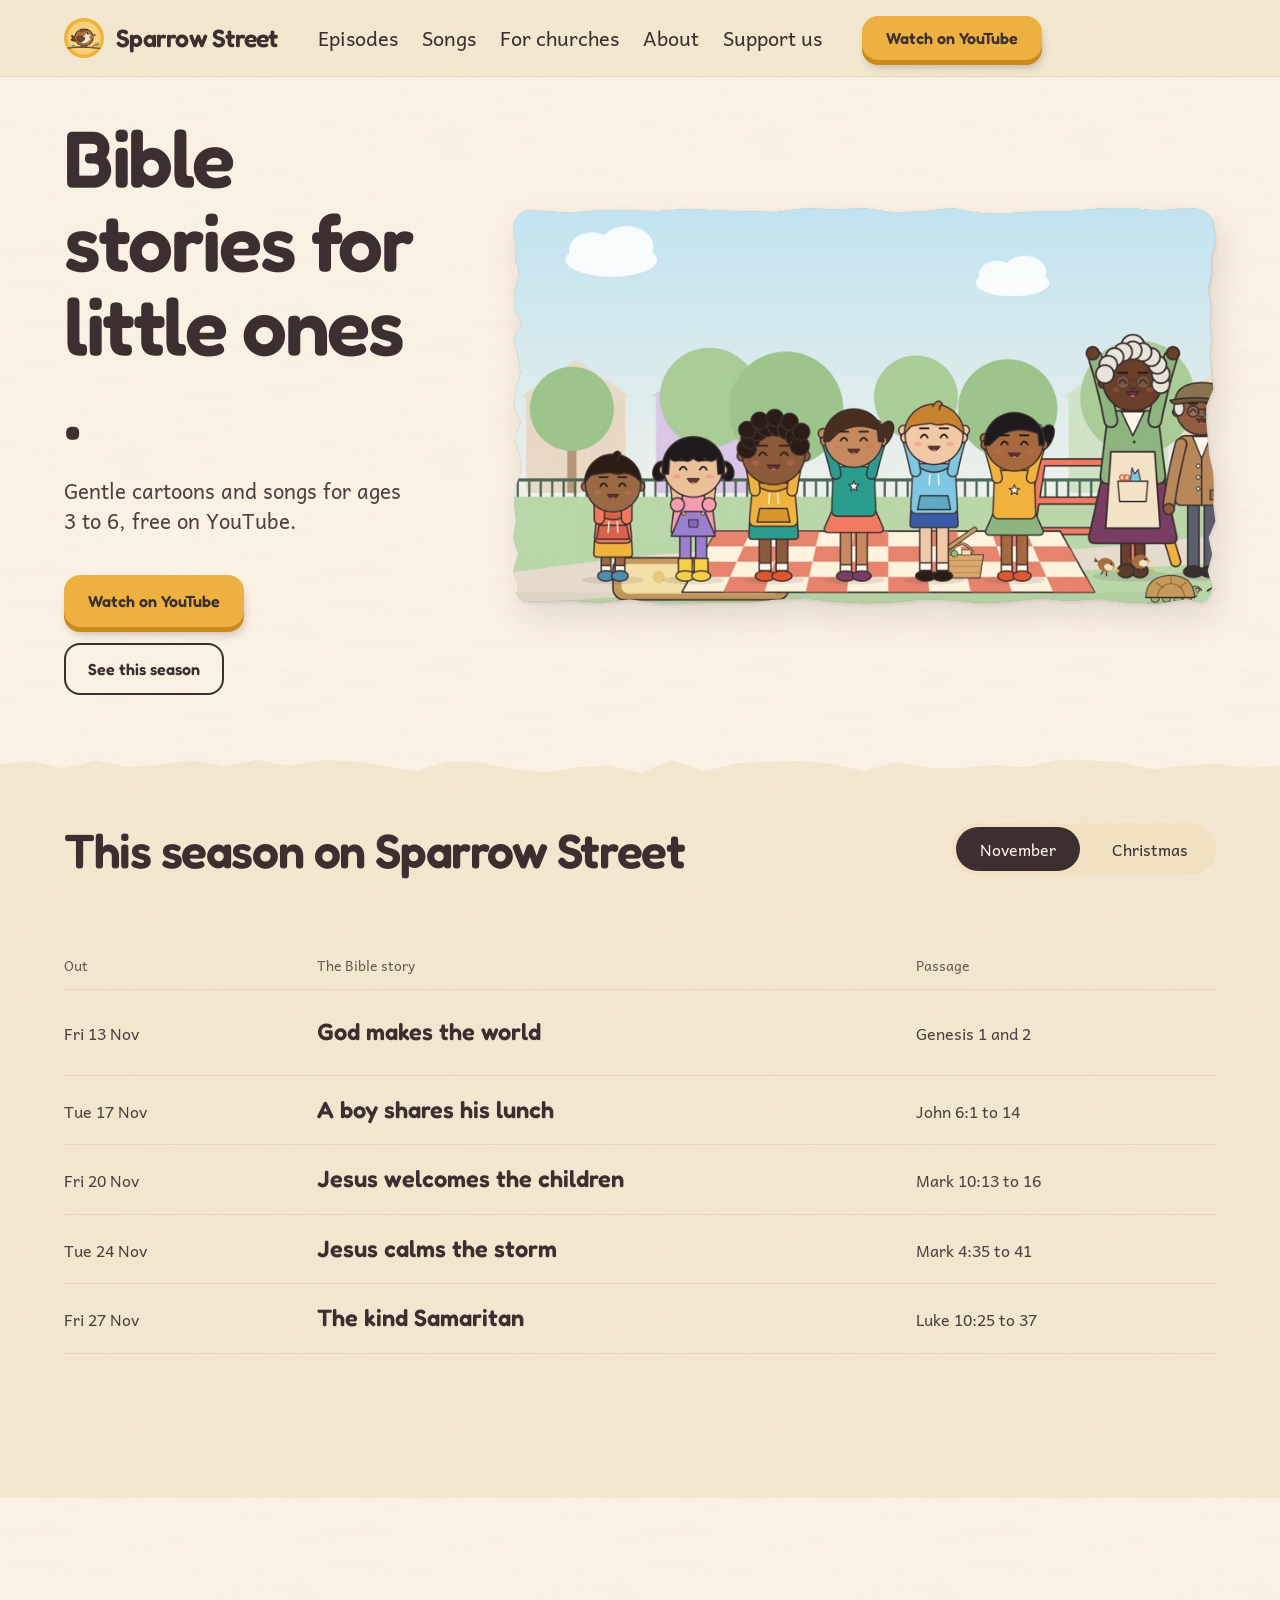
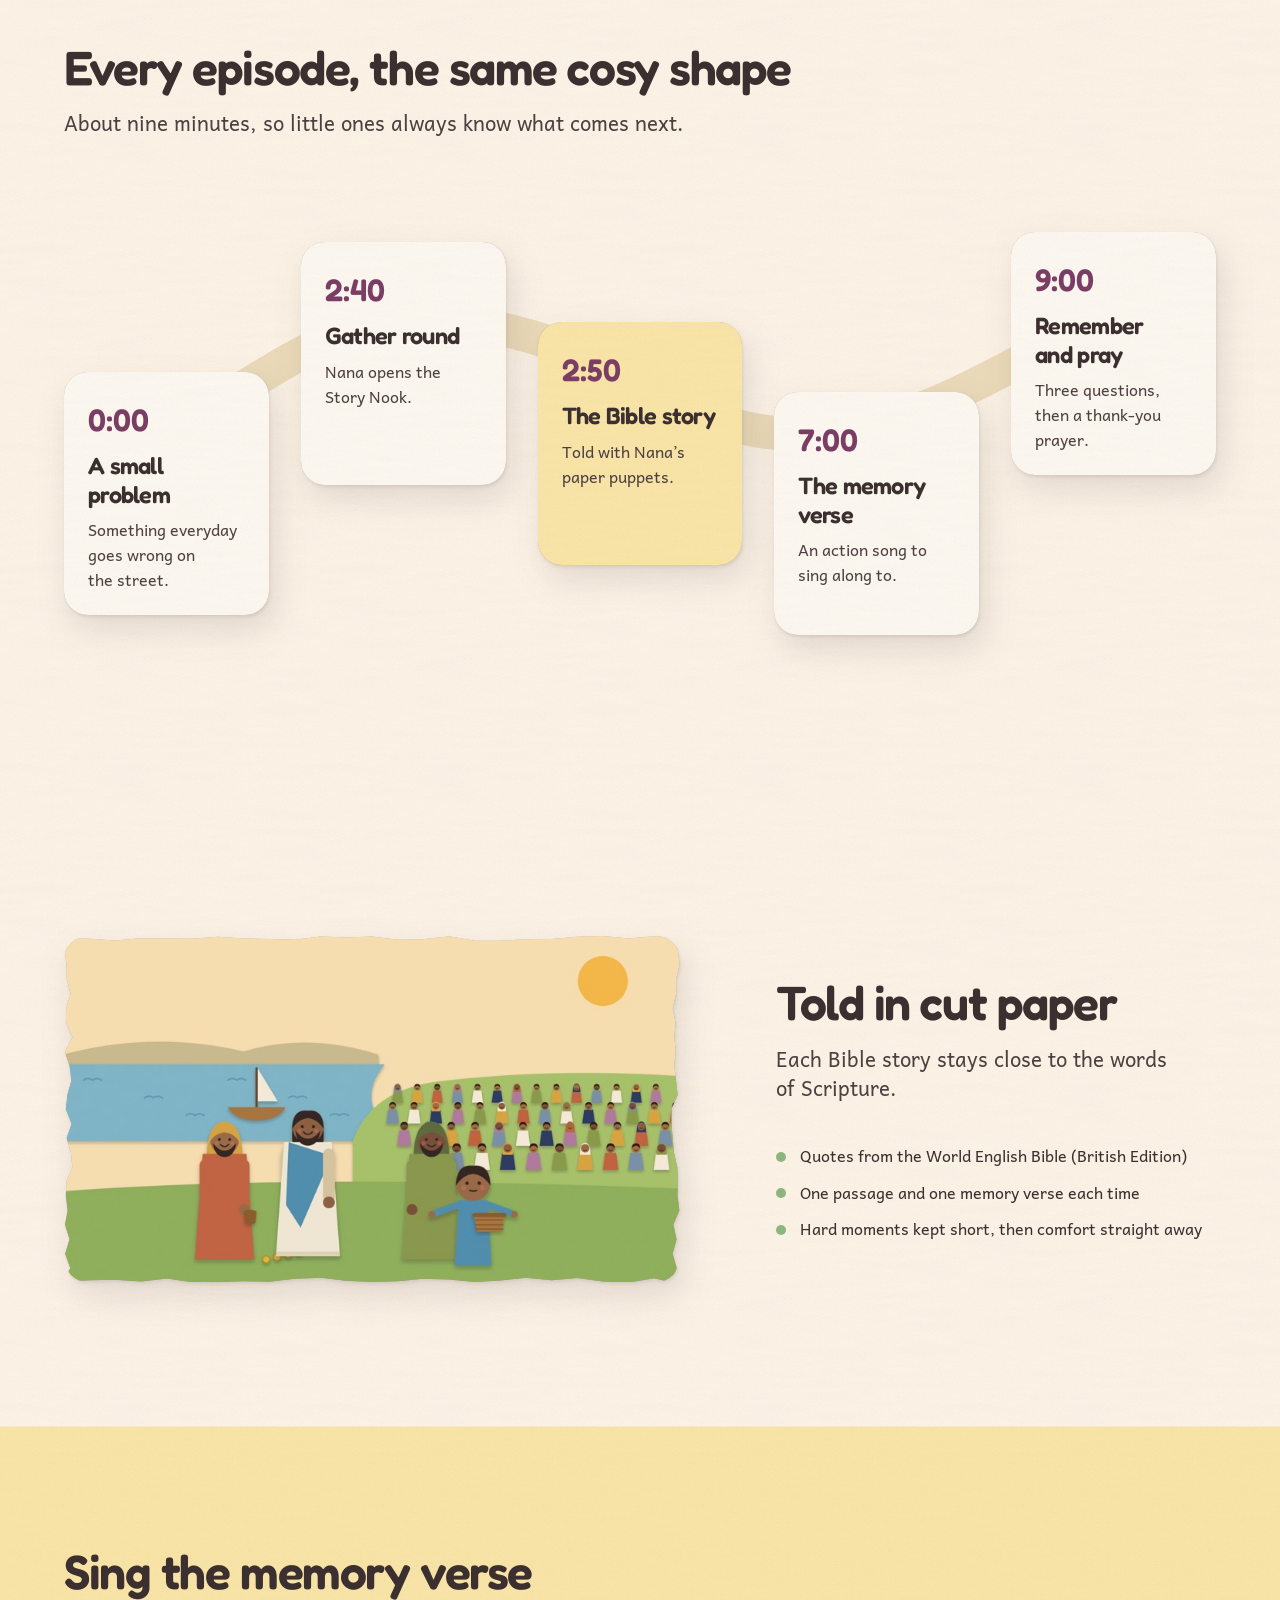
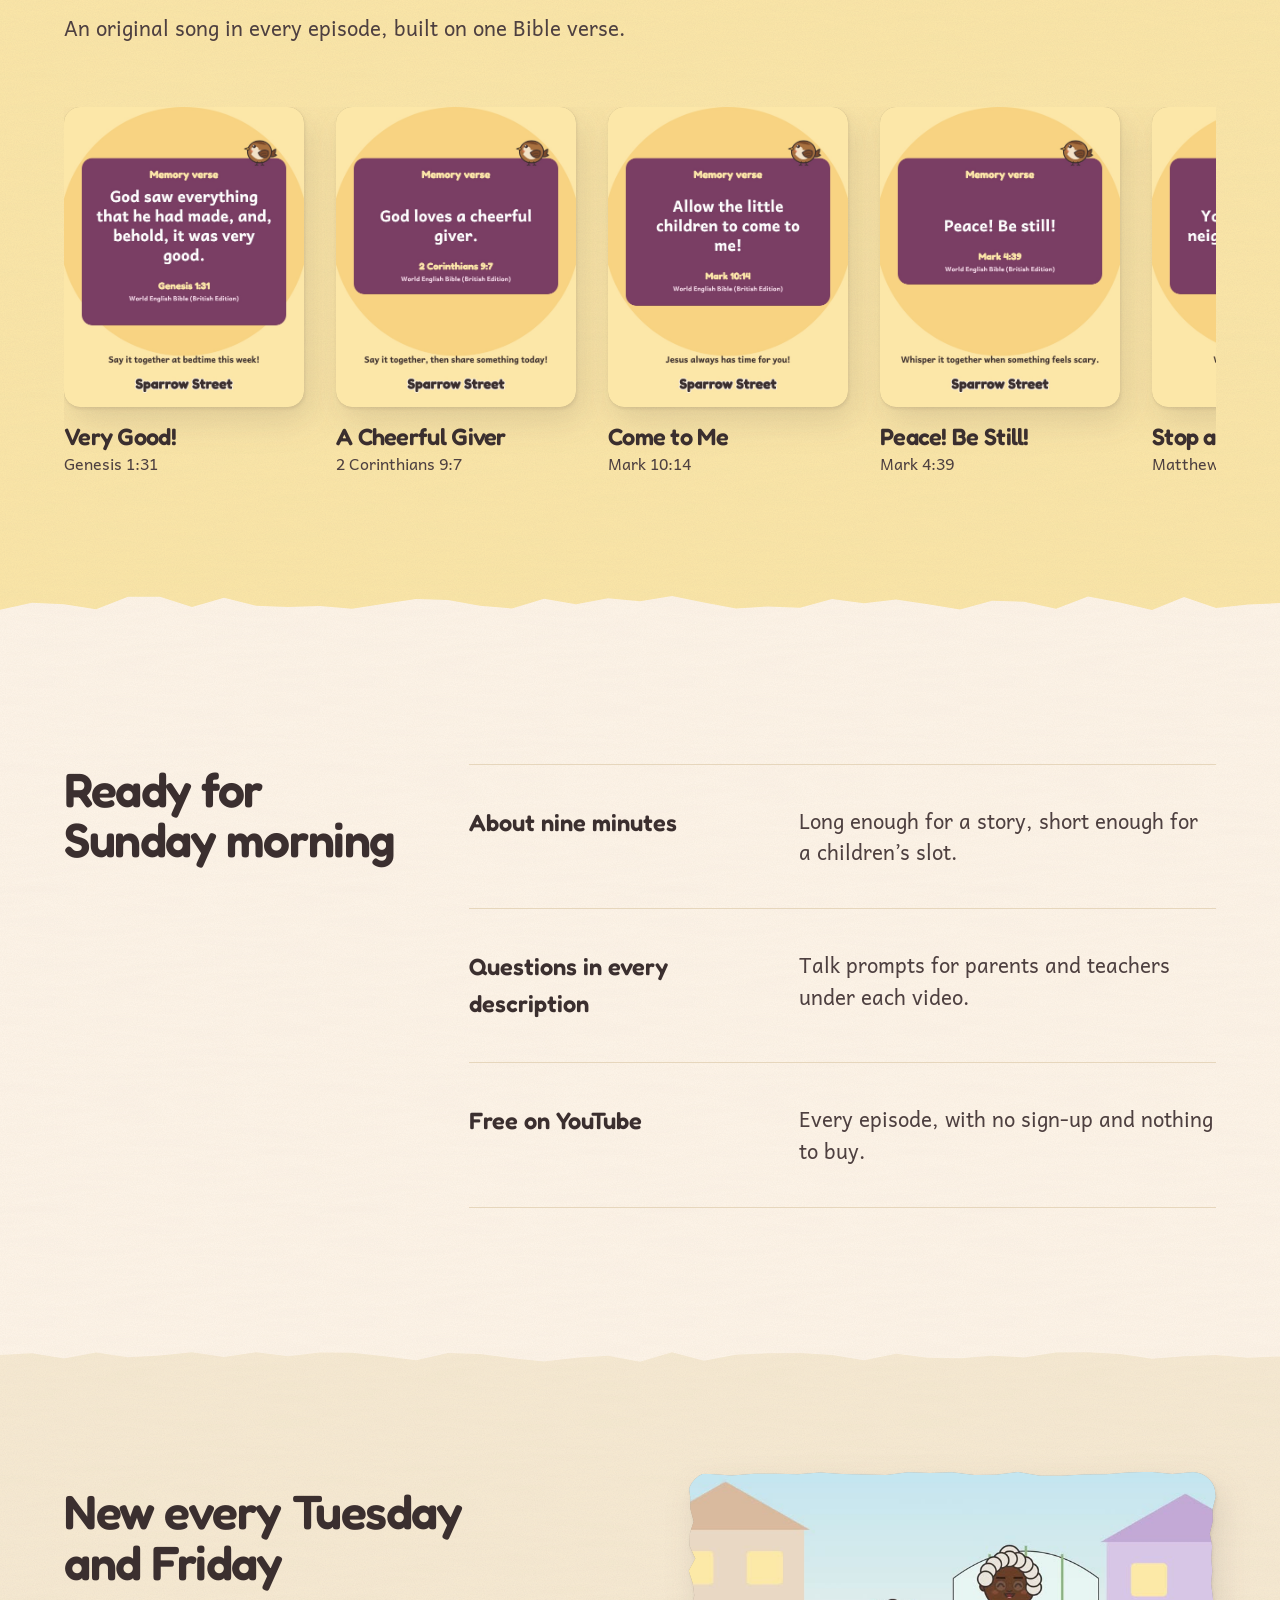
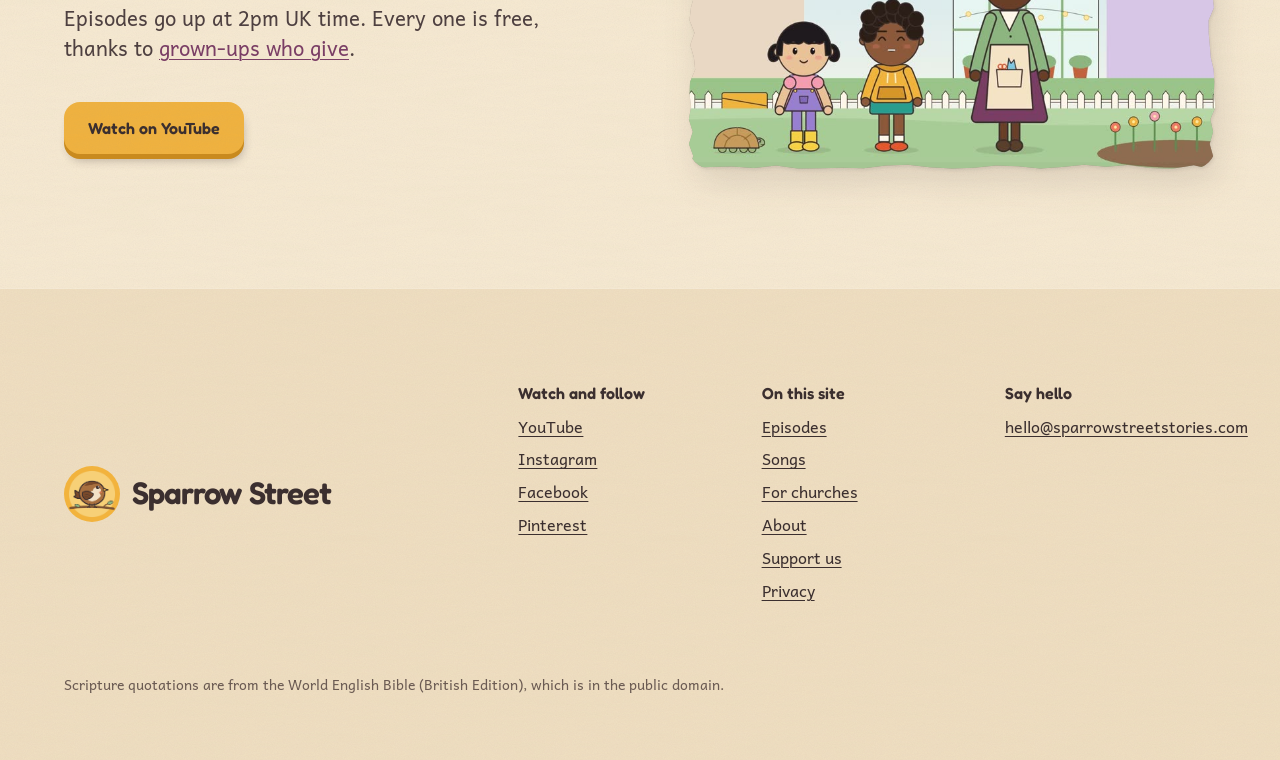
==== docs/index.html @ 4181cef8 "Add Google Search Console verification tag Co-Authored-By: Claude Opus 5.5 <noreply@anthropic.com>" ====
<!doctype html>
<html lang="en-GB">
<head>
<meta charset="utf-8">
<meta name="viewport" content="width=device-width, initial-scale=1">
<title>Animated Bible Stories for Kids (Ages 3–6) | Sparrow Street</title>
<meta name="description" content="Gentle animated Bible stories and memory-verse songs for children aged 3 to 6. Christian cartoons for preschoolers, new every Tuesday and Friday, free on YouTube.">
<meta name="theme-color" content="#FFF6E9">
<link rel="icon" href="media/profile.png">
<link rel="stylesheet" href="site.css">
<!-- seo -->
<meta name="google-site-verification" content="q0i8qQEbG1Is1xK2geX1io2PnjkO1TPNW3dHAat-qvA">
<link rel="canonical" href="https://sparrowstreetstories.com/">
<meta property="og:type" content="website">
<meta property="og:site_name" content="Sparrow Street">
<meta property="og:locale" content="en_GB">
<meta property="og:url" content="https://sparrowstreetstories.com/">
<meta property="og:title" content="Animated Bible Stories for Kids (Ages 3–6) | Sparrow Street">
<meta property="og:description" content="Gentle animated Bible stories and memory-verse songs for children aged 3 to 6. Christian cartoons for preschoolers, new every Tuesday and Friday, free on YouTube.">
<meta property="og:image" content="https://sparrowstreetstories.com/img/hero-picnic.jpg">
<meta property="og:image:width" content="1600">
<meta property="og:image:height" content="900">
<meta name="twitter:card" content="summary_large_image">
<script type="application/ld+json">{"@context": "https://schema.org", "@graph": [{"@type": "Organization", "@id": "https://sparrowstreetstories.com/#org", "name": "Sparrow Street", "url": "https://sparrowstreetstories.com/", "logo": "https://sparrowstreetstories.com/media/profile.png", "email": "hello@sparrowstreetstories.com", "description": "Animated Bible stories and memory-verse songs for children aged 3 to 6.", "sameAs": ["https://www.youtube.com/@SparrowStreetStories", "https://www.facebook.com/sparrowstreetstories/", "https://www.instagram.com/sparrowstreetstories/", "https://www.pinterest.com/sparrowstreetstories/"]}, {"@type": "WebSite", "@id": "https://sparrowstreetstories.com/#site", "name": "Sparrow Street", "url": "https://sparrowstreetstories.com/", "publisher": {"@id": "https://sparrowstreetstories.com/#org"}, "inLanguage": "en-GB"}]}</script>
<!-- /seo -->
</head>
<body>

<header class="nav">
  <div class="container nav__bar">
    <a class="wordmark" href="./"><img src="media/profile.png" alt="" width="40" height="40">Sparrow Street</a>
    <nav aria-label="Main">
      <ul class="nav__links">
        <li><a href="episodes">Episodes</a></li>
        <li><a href="songs">Songs</a></li>
        <li><a href="churches">For churches</a></li>
        <li><a href="about">About</a></li>
        <li><a href="support">Support us</a></li>
      </ul>
    </nav>
    <a class="btn btn--primary btn--nav" href="https://www.youtube.com/@SparrowStreetStories">Watch on YouTube</a>
    <details class="menu" data-menu>
      <summary class="menu__btn">Menu</summary>
      <div class="menu__panel">
        <ul class="menu__list">
        <li><a href="episodes">Episodes</a></li>
        <li><a href="songs">Songs</a></li>
        <li><a href="churches">For churches</a></li>
        <li><a href="about">About</a></li>
        <li><a href="support">Support us</a></li>
        </ul>
        <a class="btn btn--primary" href="https://www.youtube.com/@SparrowStreetStories">Watch on YouTube</a>
      </div>
    </details>
  </div>
</header>

<main>
  <section class="hero" aria-labelledby="hero-head">
    <div class="container hero__grid">
      <div class="hero__text">
        <h1 id="hero-head">Bible stories for little&nbsp;ones.</h1>
        <p class="lead">Gentle cartoons and songs for ages 3 to 6, free on YouTube.</p>
        <div class="actions">
          <a class="btn btn--primary" href="https://www.youtube.com/@SparrowStreetStories">Watch on YouTube</a>
          <a class="btn" href="#season">See this season</a>
        </div>
      </div>
      <figure class="hero__picture sheet-photo">
        <img src="img/hero-picnic.jpg" srcset="img/hero-picnic-800.jpg 800w, img/hero-picnic.jpg 1600w" sizes="(max-width: 60rem) 100vw, 56vw" width="1600" height="900" alt="Nana Wren, Ezra, Hana and their friends at a picnic in the park, everyone's arms in the air" fetchpriority="high">
      </figure>
    </div>
  </section>

  <section class="season" id="season" aria-labelledby="season-head">
    <div class="container">
      <div class="season__head">
        <h2 id="season-head">This season on Sparrow Street</h2>
        <div class="switch" role="group" aria-label="Choose a month" data-switch>
          <button type="button" class="switch__opt" aria-pressed="true" data-show="nov">November</button>
          <button type="button" class="switch__opt" aria-pressed="false" data-show="dec">Christmas</button>
        </div>
      </div>
      <div data-state="nov">
        <table class="index">
          <caption class="visually-hidden">November episodes, with the Bible story and passage</caption>
          <thead><tr><th scope="col">Out</th><th scope="col">The Bible story</th><th scope="col">Passage</th></tr></thead>
          <tbody>
            <tr class="index__lead"><td><time datetime="2026-11-13">Fri 13 Nov</time></td><th scope="row">God makes the world</th><td>Genesis 1 and 2</td></tr>
            <tr><td><time datetime="2026-11-17">Tue 17 Nov</time></td><th scope="row">A boy shares his lunch</th><td>John 6:1 to 14</td></tr>
            <tr><td><time datetime="2026-11-20">Fri 20 Nov</time></td><th scope="row">Jesus welcomes the children</th><td>Mark 10:13 to 16</td></tr>
            <tr><td><time datetime="2026-11-24">Tue 24 Nov</time></td><th scope="row">Jesus calms the storm</th><td>Mark 4:35 to 41</td></tr>
            <tr><td><time datetime="2026-11-27">Fri 27 Nov</time></td><th scope="row">The kind Samaritan</th><td>Luke 10:25 to 37</td></tr>
          </tbody>
        </table>
      </div>
      <div data-state="dec">
        <table class="index">
          <caption class="visually-hidden">The Christmas story in eight episodes, in Bible order</caption>
          <thead><tr><th scope="col">Out</th><th scope="col">The Bible story</th><th scope="col">Passage</th></tr></thead>
          <tbody>
            <tr class="index__lead"><td><time datetime="2026-12-01">Tue 1 Dec</time></td><th scope="row">Zechariah’s big surprise</th><td>Luke 1:5 to 25</td></tr>
            <tr><td><time datetime="2026-12-04">Fri 4 Dec</time></td><th scope="row">An angel visits Mary</th><td>Luke 1:26 to 38</td></tr>
            <tr><td><time datetime="2026-12-08">Tue 8 Dec</time></td><th scope="row">Mary visits Elizabeth</th><td>Luke 1:39 to 56</td></tr>
            <tr><td><time datetime="2026-12-11">Fri 11 Dec</time></td><th scope="row">Joseph’s dream</th><td>Matthew 1:18 to 25</td></tr>
            <tr><td><time datetime="2026-12-15">Tue 15 Dec</time></td><th scope="row">Jesus is born</th><td>Luke 2:1 to 7</td></tr>
            <tr><td><time datetime="2026-12-18">Fri 18 Dec</time></td><th scope="row">The shepherds hear good news</th><td>Luke 2:8 to 20</td></tr>
            <tr><td><time datetime="2026-12-22">Tue 22 Dec</time></td><th scope="row">Simeon and Anna</th><td>Luke 2:22 to 38</td></tr>
            <tr><td><time datetime="2026-12-25">Fri 25 Dec</time></td><th scope="row">The wise men bring gifts</th><td>Matthew 2:1 to 12</td></tr>
          </tbody>
        </table>
      </div>
    </div>
  </section>

  <section class="shape" aria-labelledby="shape-head">
    <div class="container">
      <h2 id="shape-head">Every episode, the same cosy shape</h2>
      <p class="lead shape__lead">About nine minutes, so little ones always know what comes next.</p>
      <div class="map">
        <svg class="map__road" viewBox="0 0 1200 260" preserveAspectRatio="none" aria-hidden="true" focusable="false">
          <path d="M20 200 C 180 200, 220 70, 400 80 S 640 210, 800 190 S 1040 60, 1180 70" />
        </svg>
        <ol class="map__stops" aria-label="The parts of an episode, in order">
          <li><time>0:00</time><h3>A small problem</h3><p>Something everyday goes wrong on the street.</p></li>
          <li><time>2:40</time><h3>Gather round</h3><p>Nana opens the Story Nook.</p></li>
          <li><time>2:50</time><h3>The Bible story</h3><p>Told with Nana’s paper puppets.</p></li>
          <li><time>7:00</time><h3>The memory verse</h3><p>An action song to sing along to.</p></li>
          <li><time>9:00</time><h3>Remember and pray</h3><p>Three questions, then a thank-you prayer.</p></li>
        </ol>
      </div>
    </div>
  </section>

  <section class="nook" aria-labelledby="nook-head">
    <div class="container nook__grid">
      <figure class="nook__picture sheet-photo">
        <img src="img/paper-crowd.jpg" srcset="img/paper-crowd-800.jpg 800w, img/paper-crowd.jpg 1600w" sizes="(max-width: 60rem) 100vw, 58vw" width="1600" height="900" alt="The Story Nook's paper puppets: a boy holds out his basket of loaves and fish to Jesus beside the lake, with a huge crowd on the hill" loading="lazy">
      </figure>
      <div class="nook__text">
        <h2 id="nook-head">Told in cut paper</h2>
        <p class="lead">Each Bible story stays close to the words of Scripture.</p>
        <ul class="facts">
          <li>Quotes from the World English Bible (British Edition)</li>
          <li>One passage and one memory verse each time</li>
          <li>Hard moments kept short, then comfort straight away</li>
        </ul>
      </div>
    </div>
  </section>

  <section class="songs" id="songs" aria-labelledby="songs-head">
    <div class="songs__paper">
      <div class="container">
        <h2 id="songs-head">Sing the memory verse</h2>
        <p class="lead">An original song in every episode, built on one Bible verse.</p>
      </div>
      <div class="container rail-wrap">
        <ul class="rail" tabindex="0" aria-label="Memory-verse songs">
          <li><img src="media/2026-11/ep001-verse.jpg" width="1080" height="1350" alt="Memory verse card: God saw everything that he had made, and, behold, it was very good. Genesis 1:31" loading="lazy"><h3>Very Good!</h3><p>Genesis 1:31</p></li>
          <li><img src="media/2026-11/ep013-verse.jpg" width="1080" height="1350" alt="Memory verse card: God loves a cheerful giver. 2 Corinthians 9:7" loading="lazy"><h3>A Cheerful Giver</h3><p>2 Corinthians 9:7</p></li>
          <li><img src="media/2026-11/ep008-verse.jpg" width="1080" height="1350" alt="Memory verse card: Allow the little children to come to me! Mark 10:14" loading="lazy"><h3>Come to Me</h3><p>Mark 10:14</p></li>
          <li><img src="media/2026-11/ep014-verse.jpg" width="1080" height="1350" alt="Memory verse card: Peace! Be still! Mark 4:39" loading="lazy"><h3>Peace! Be Still!</h3><p>Mark 4:39</p></li>
          <li><img src="media/2026-11/ep009-verse.jpg" width="1080" height="1350" alt="Memory verse card: You shall love your neighbour as yourself. Matthew 22:39" loading="lazy"><h3>Stop and Help</h3><p>Matthew 22:39</p></li>
        </ul>
      </div>
    </div>
  </section>

  <section class="churches" id="churches" aria-labelledby="churches-head">
    <div class="container churches__grid">
      <h2 id="churches-head">Ready for Sunday morning</h2>
      <dl class="rows">
        <div><dt>About nine minutes</dt><dd>Long enough for a story, short enough for a children’s slot.</dd></div>
        <div><dt>Questions in every description</dt><dd>Talk prompts for parents and teachers under each video.</dd></div>
        <div><dt>Free on YouTube</dt><dd>Every episode, with no sign-up and nothing to buy.</dd></div>
      </dl>
    </div>
  </section>

  <section class="close" aria-labelledby="close-head">
    <div class="container close__grid">
      <div>
        <h2 id="close-head">New every Tuesday and Friday</h2>
        <p class="lead">Episodes go up at 2pm UK time. Every one is free, thanks to <a href="support">grown-ups who give</a>.</p>
        <div class="actions"><a class="btn btn--primary" href="https://www.youtube.com/@SparrowStreetStories">Watch on YouTube</a></div>
      </div>
      <figure class="close__picture sheet-photo">
        <img src="img/garden.jpg" srcset="img/garden-800.jpg 800w, img/garden.jpg 1600w" sizes="(max-width: 60rem) 100vw, 40vw" width="1600" height="900" alt="Nana Wren waves from her garden while Hana and Ezra stand beside her" loading="lazy">
      </figure>
    </div>
  </section>
</main>

<footer class="footer">
  <div class="container footer__grid">
    <p class="footer__mark"><img src="media/profile.png" alt="" width="56" height="56">Sparrow Street</p>
    <nav aria-label="Watch and follow">
      <h2 class="footer__head">Watch and follow</h2>
      <ul>
        <li><a href="https://www.youtube.com/@SparrowStreetStories">YouTube</a></li>
        <li><a href="https://www.instagram.com/sparrowstreetstories/">Instagram</a></li>
        <li><a href="https://www.facebook.com/sparrowstreetstories/">Facebook</a></li>
        <li><a href="https://www.pinterest.com/sparrowstreetstories/">Pinterest</a></li>
      </ul>
    </nav>
    <nav aria-label="On this site">
      <h2 class="footer__head">On this site</h2>
      <ul>
        <li><a href="episodes">Episodes</a></li>
        <li><a href="songs">Songs</a></li>
        <li><a href="churches">For churches</a></li>
        <li><a href="about">About</a></li>
        <li><a href="support">Support us</a></li>
        <li><a href="privacy">Privacy</a></li>
      </ul>
    </nav>
    <div>
      <h2 class="footer__head">Say hello</h2>
      <p><a href="mailto:hello@sparrowstreetstories.com">hello@sparrowstreetstories.com</a></p>
    </div>
    <p class="footer__legal">Scripture quotations are from the World English Bible (British Edition), which is in the public domain.</p>
  </div>
</footer>

<script>
  document.querySelectorAll('[data-switch]').forEach((group) => {
    const section = group.closest('section');
    const opts = group.querySelectorAll('[data-show]');
    const show = (key) => {
      section.querySelectorAll('[data-state]').forEach((s) => { s.hidden = s.dataset.state !== key; });
      opts.forEach((o) => o.setAttribute('aria-pressed', String(o.dataset.show === key)));
    };
    opts.forEach((o) => o.addEventListener('click', () => show(o.dataset.show)));
    show('nov');
  });
</script>
<script>
  document.querySelectorAll('[data-menu]').forEach((m) => {
    document.addEventListener('keydown', (e) => { if (e.key === 'Escape' && m.open) { m.open = false; m.querySelector('summary').focus(); } });
    document.addEventListener('click', (e) => { if (m.open && !m.contains(e.target)) m.open = false; });
  });
</script>
</body>
</html>
---- docs/site.css ----
/* Hallmark · shape: Map / Diagram · genre: playful · theme: Hum (deal 1/3, seed sparrow-street-stories-animated-aa8b·1c8e3d2e·2026-11-11·r0) · job: listen · draw: bc4cf1
 * hero: Banner · nav: slab · footer: index columns · imagery: the product (stills from the episodes) · signature: the episode's cosy shape drawn as a paper road
 * axes: light/rounded-sans/chromatic-yellow · posture: full-palette · contrast: pass · fold: pass · brand: Sparrow Street (spec 2026-11-11) · v2.0.0 */
/* Hallmark · pre-emit critique: P4 H4 E4 S4 R4 V4 · weakest: P, a family page argues little; it argues the one thing parents ask (what will my child see, and is it faithful), with the episode's shape and the real season */
/* Hallmark · dismissed 77 · support.html is four sections and thank-you.html two by design: a giving page and a receipt page, each one job, merged into nothing larger */
/* Hallmark · swap · close: the draw's mailing list → the hero's action again with the release time; Sparrow Street has no mailing list and the job is watching on YouTube */
@import url("./tokens.css");
@import url("./base.css");

/* paper everywhere */
body { background: var(--grain), var(--fibre), var(--color-paper); }
h1, h2, h3 { color: var(--color-ink); }
.lead { color: var(--color-ink-2); }
a { color: var(--color-accent-2); }

/* card-stock controls */
.btn { --edge: 5px; display: inline-flex; align-items: center; justify-content: center; white-space: nowrap; min-height: 52px; padding: 0 var(--space-lg); border: 0; border-radius: var(--radius-stock); font-family: var(--font-display); font-weight: 600; font-size: var(--text-md); text-decoration: none; color: var(--color-ink); background: transparent; box-shadow: inset 0 0 0 2px var(--color-ink); transition: translate var(--dur-micro) var(--ease-snap), box-shadow var(--dur-micro) var(--ease-snap); cursor: pointer; }
.btn:not(.btn--primary):hover { background: var(--color-card); translate: none; }
.btn--primary { background: var(--grain), var(--fibre), var(--color-accent); color: var(--color-accent-ink); box-shadow: 0 var(--edge) 0 0 var(--color-accent-deep), 2px calc(var(--edge) + 4px) 10px -3px color-mix(in oklab, var(--color-ink) 32%, transparent); transition-timing-function: var(--ease-spring); }
.btn:hover { --edge: 7px; translate: 0 -2px; }
.btn:active { --edge: 1px; translate: 0 4px; }
.btn:disabled, .btn[aria-disabled="true"], .switch__opt:disabled { opacity: 0.55; cursor: not-allowed; translate: none; }
.btn:focus-visible { outline: 3px solid var(--color-focus); outline-offset: 3px; transition: none; }
.actions { display: flex; flex-wrap: wrap; gap: var(--space-md); margin-top: var(--space-xl); }

/* nav: a slab */
.nav { position: sticky; top: 0; z-index: var(--z-sticky-nav); background: var(--grain), var(--fibre), var(--color-paper-2); box-shadow: 0 1px 0 var(--color-rule); }
.nav__bar { display: flex; align-items: center; gap: var(--space-xl); min-height: 76px; }
.wordmark { display: inline-flex; align-items: center; gap: var(--space-sm); font-family: var(--font-display); font-weight: 600; font-size: var(--text-xl); color: var(--color-ink); text-decoration: none; letter-spacing: var(--tracking-display); }
.wordmark img { width: 40px; height: 40px; border-radius: var(--radius-pill); }
.nav__links { display: flex; gap: var(--space-lg); list-style: none; margin: 0 0 0 auto; padding: 0; }
.nav__links a { color: var(--color-ink); text-decoration: none; font-family: var(--font-body); font-weight: 400; font-size: var(--text-lg); white-space: nowrap; }
.nav__links a:hover { color: var(--color-accent-2); text-decoration: underline; }
.nav__links a:focus-visible, .wordmark:focus-visible { outline: 3px solid var(--color-focus); outline-offset: 4px; border-radius: var(--space-2xs); }
.btn--nav { min-height: 44px; }

/* torn paper photographs */
.sheet-photo { margin: 0; filter: var(--shadow-paper); }
.sheet-photo img { width: 100%; height: 100%; object-fit: cover; clip-path: var(--tear-photo); border-radius: var(--radius-card); }

/* hero: banner */
.hero { padding-block: var(--space-xl) var(--space-2xl); }
.hero__grid { display: grid; grid-template-columns: minmax(0, 4fr) minmax(0, 8fr); gap: var(--space-3xl); align-items: center; }
.hero h1 { max-width: 11ch; }
.hero .lead { margin-top: var(--space-lg); max-width: 30ch; }
.hero__picture { aspect-ratio: 16 / 9; }

/* the season: a switcher over an index */
.season { padding-block: var(--space-2xl) var(--section-gap); background: var(--grain), var(--fibre), var(--color-paper-2); clip-path: var(--tear-band-top); }
.season__head { display: flex; flex-wrap: wrap; align-items: end; justify-content: space-between; gap: var(--space-lg); margin-bottom: var(--space-2xl); }
.switch { display: inline-flex; gap: var(--space-xs); padding: var(--space-2xs); border-radius: var(--radius-pill); background: var(--color-paper-3); }
.switch__opt { min-height: 44px; padding: 0 var(--space-lg); border: 0; border-radius: var(--radius-pill); background: transparent; color: var(--color-ink); font-family: var(--font-body); font-weight: 400; cursor: pointer; transition: background-color var(--dur-micro) var(--ease-snap), color var(--dur-micro) var(--ease-snap); }
.switch__opt:hover { background: var(--color-card); }
.switch__opt[aria-pressed="true"] { background: var(--color-ink); color: var(--color-paper); }
.switch__opt:focus-visible { outline: 3px solid var(--color-focus); outline-offset: 2px; transition: none; }
.switch__opt:active { translate: 0 1px; }
.index { width: 100%; border-collapse: collapse; }
.index th, .index td { text-align: left; padding: var(--space-md) var(--space-md) var(--space-md) 0; border-bottom: 1px solid var(--color-rule); vertical-align: baseline; }
.index thead th { font-family: var(--font-body); font-weight: 400; font-size: var(--text-sm); color: var(--color-muted); padding-bottom: var(--space-sm); }
.index tbody th { font-family: var(--font-display); font-weight: 600; font-size: var(--text-title); }
.index tbody td { color: var(--color-ink-2); white-space: nowrap; }
.index tbody td:first-child { width: 22%; font-variant-numeric: tabular-nums; }
.index tbody td:last-child { width: 26%; }
.index__lead th { font-size: var(--text-section); }
.index__lead td, .index__lead th { padding-block: var(--space-lg); }

/* the shape: a map along a paper road */
.shape { padding-block: var(--section-gap); }
.shape__lead { margin-top: var(--space-md); }
.map { position: relative; margin-top: var(--space-2xl); min-height: 470px; }
.map__road { position: absolute; inset: 40px 0 auto 0; width: 100%; height: 260px; }
.map__road path { fill: none; stroke: var(--color-sand); stroke-width: 34; stroke-linecap: round; }
.map__stops { position: relative; list-style: none; margin: 0; padding: 0; display: grid; grid-template-columns: repeat(5, minmax(0, 1fr)); gap: var(--gap-columns); }
.map__stops li { position: relative; padding: var(--space-lg); border-radius: var(--radius-card); background: var(--grain), var(--fibre), var(--color-card); filter: var(--shadow-paper); }
.map__stops li:nth-child(1) { translate: 0 170px; }
.map__stops li:nth-child(2) { translate: 0 40px; }
.map__stops li:nth-child(3) { translate: 0 120px; background: var(--grain), var(--fibre), var(--color-butter); }
.map__stops li:nth-child(4) { translate: 0 190px; }
.map__stops li:nth-child(5) { translate: 0 30px; }
.map__stops time { display: block; font-family: var(--font-display); font-weight: 600; font-size: var(--text-2xl); color: var(--color-accent-2); font-variant-numeric: tabular-nums; }
.map__stops h3 { margin-top: var(--space-xs); }
.map__stops p { margin-top: var(--space-xs); color: var(--color-ink-2); }

/* the story nook: a split */
.nook { padding-block: var(--section-gap-s) var(--section-gap); }
.nook__grid { display: grid; grid-template-columns: minmax(0, 7fr) minmax(0, 5fr); gap: var(--space-3xl); align-items: center; }
.nook__picture { aspect-ratio: 16 / 9; }
.nook .lead { margin-top: var(--space-md); }
.facts { list-style: none; margin: var(--space-xl) 0 0; padding: 0; display: grid; gap: var(--space-sm); }
.facts li { padding-left: var(--space-lg); position: relative; }
.facts li::before { content: ""; position: absolute; left: 0; top: 0.55em; width: 10px; height: 10px; border-radius: var(--radius-pill); background: var(--color-mint); }

/* songs: a rail on a pear field */
.songs__paper { padding-block: var(--section-gap-s); background: var(--grain), var(--fibre), var(--color-butter); clip-path: var(--tear-band-bottom); }
.songs .lead { margin-top: var(--space-md); }
.rail-wrap { margin-top: var(--space-2xl); }
.rail { display: grid; grid-auto-flow: column; grid-auto-columns: minmax(240px, 23%); gap: var(--gap-columns); overflow-x: auto; scroll-snap-type: x mandatory; list-style: none; margin: 0; padding: 0 0 var(--space-lg); }
.rail:focus-visible { outline: 3px solid var(--color-focus); outline-offset: 4px; }
.rail li { scroll-snap-align: start; }
.rail img { width: 100%; aspect-ratio: 4 / 5; object-fit: cover; border-radius: var(--radius-stock); filter: var(--shadow-paper); }
.rail h3 { margin-top: var(--space-md); }
.rail p { color: var(--color-ink-2); }

/* churches: rows */
.churches { padding-block: var(--section-gap); }
.churches__grid { display: grid; grid-template-columns: minmax(0, 4fr) minmax(0, 8fr); gap: var(--gap-columns); align-items: start; }
.rows { margin: 0; }
.rows > div { display: grid; grid-template-columns: minmax(0, 5fr) minmax(0, 7fr); gap: var(--gap-columns); padding-block: var(--space-xl); border-top: 1px solid var(--color-rule); }
.rows > div:last-child { border-bottom: 1px solid var(--color-rule); }
.rows dt { font-family: var(--font-display); font-weight: 600; font-size: var(--text-title); }
.rows dd { margin: 0; color: var(--color-ink-2); font-size: var(--text-lead); }

/* close: the action again */
.close { padding-block: var(--section-gap-s); background: var(--grain), var(--fibre), var(--color-paper-2); clip-path: var(--tear-band-top); }
.close__grid { display: grid; grid-template-columns: minmax(0, 6fr) minmax(0, 6fr); gap: var(--space-3xl); align-items: center; }
.close .lead { margin-top: var(--space-md); }
.close__picture { aspect-ratio: 16 / 9; }

/* footer: index columns */
.footer { padding-block: var(--space-3xl) var(--space-2xl); background: var(--grain), var(--fibre), var(--color-paper-3); }
.footer__grid { display: grid; grid-template-columns: minmax(0, 4fr) repeat(3, minmax(0, 2fr)); gap: var(--gap-columns); }
.footer__mark { display: flex; align-items: center; gap: var(--space-sm); font-family: var(--font-display); font-weight: 600; font-size: var(--text-2xl); letter-spacing: var(--tracking-display); }
.footer__mark img { border-radius: var(--radius-pill); }
.footer__head { font-family: var(--font-display); font-weight: 600; font-size: var(--text-md); letter-spacing: 0; margin-bottom: var(--space-sm); }
.footer ul { list-style: none; margin: 0; padding: 0; display: grid; gap: var(--space-xs); }
.footer a { color: var(--color-ink); }
.footer a:hover { color: var(--color-accent-2); }
.footer a:focus-visible { outline: 3px solid var(--color-focus); outline-offset: 3px; }
.footer__legal { grid-column: 1 / -1; margin-top: var(--space-xl); font-size: var(--text-sm); color: var(--color-muted); }

/* phones and tablets */
@media (max-width: 60rem) {
  .nav__links { display: none; }
  .nav__bar { justify-content: space-between; }
  .hero__grid, .nook__grid, .close__grid, .churches__grid { grid-template-columns: minmax(0, 1fr); gap: var(--space-xl); }
  .hero { padding-block: var(--space-xl) var(--space-2xl); }
  .map { min-height: 0; }
  .map__road { display: none; }
  .map__stops { grid-template-columns: minmax(0, 1fr); }
  .map__stops li:nth-child(n) { translate: none; }
  .rows > div { grid-template-columns: minmax(0, 1fr); gap: var(--space-xs); }
  .rail { grid-auto-columns: minmax(220px, 70%); }
  .footer__grid { grid-template-columns: repeat(2, minmax(0, 1fr)); }
  .footer__mark { grid-column: 1 / -1; }
  .index tbody td:last-child, .index thead th:last-child { display: none; }
  .index__lead th { font-size: var(--text-title); }
}
@media (max-width: 40rem) {
  .btn--nav { padding: 0 var(--space-md); }
  .wordmark { font-size: var(--text-lg); }
  .index tbody td { white-space: normal; }
}
@media (prefers-reduced-motion: reduce) {
  .btn, .switch__opt { transition: none; }
  .btn:hover, .btn:active { translate: none; }
}

/* support page */
.hero--support { padding-block: var(--space-2xl); }
.band-after-hero { padding-block: var(--space-2xl) var(--section-gap-s); background: var(--grain), var(--fibre), var(--color-paper-2); clip-path: var(--tear-band-top); }
.give-note { margin-top: var(--space-md); color: var(--color-muted); font-size: var(--text-sm); }
.fill { display: inline-block; padding: var(--space-xs) var(--space-md); border: 1px dashed var(--color-muted); border-radius: var(--space-xs); color: var(--color-muted); }
.btn[aria-disabled="true"] { pointer-events: none; }
.nav__links a[aria-current="page"] { text-decoration: underline; text-decoration-thickness: 2px; }

/* inner pages: episodes, songs, for churches, about */
.hero--page { padding-block: var(--space-xl) var(--space-2xl); }
.section__lead { margin-top: var(--space-md); max-width: 44ch; }
.eps-section { padding-block: var(--section-gap); }
.eps { list-style: none; margin: var(--space-2xl) 0 0; padding: 0; display: grid; grid-template-columns: repeat(3, minmax(0, 1fr)); gap: var(--space-2xl) var(--gap-columns); }
.eps li:first-child { grid-column: span 2; grid-row: span 2; }
.eps li:first-child h3 { font-size: var(--text-section); }
.eps img { width: 100%; aspect-ratio: 16 / 9; object-fit: cover; border-radius: var(--radius-stock); filter: var(--shadow-paper); }
.eps__date { margin-top: var(--space-md); color: var(--color-accent-2); font-variant-numeric: tabular-nums; }
.eps h3 { margin-top: var(--space-2xs); }
.eps h3 + p { color: var(--color-ink-2); }
.index--soon { margin-top: var(--section-gap-s); }
.soon__cap { caption-side: top; text-align: left; font-family: var(--font-display); font-weight: 600; font-size: var(--text-title); color: var(--color-ink); padding-bottom: var(--space-md); }

.book { list-style: none; margin: var(--space-2xl) 0 0; padding: 0; }
.book li { display: grid; grid-template-columns: minmax(0, 4fr) minmax(0, 8fr); grid-template-rows: auto auto; gap: var(--space-xs) var(--gap-columns); padding-block: var(--space-xl); border-top: 1px solid var(--color-rule); }
.book li:last-child { border-bottom: 1px solid var(--color-rule); }
.book h3 { grid-row: 1 / 3; }
.book blockquote { margin: 0; font-family: var(--font-display); font-weight: 600; font-size: var(--text-2xl); line-height: 1.2; color: var(--color-ink); overflow-wrap: break-word; min-width: 0; }
.book__ref { color: var(--color-ink-2); }

.steps { list-style: none; margin: var(--space-2xl) 0 0; padding: 0; display: grid; grid-template-columns: repeat(4, minmax(0, 1fr)); gap: var(--gap-columns); counter-reset: step; }
.steps li { counter-increment: step; padding: var(--space-lg); border-radius: var(--radius-card); background: var(--grain), var(--fibre), var(--color-card); filter: var(--shadow-paper); }
.steps li::before { content: counter(step); display: block; font-family: var(--font-display); font-weight: 600; font-size: var(--text-2xl); color: var(--color-accent-2); }
.steps h3 { margin-top: var(--space-xs); }
.steps p { margin-top: var(--space-xs); color: var(--color-ink-2); }
.close--plain .lead { max-width: 44ch; }

/* phone menu: a paper drop-down, works without scripting */
.menu { display: none; position: static; }
.menu__btn { list-style: none; display: inline-flex; align-items: center; min-height: 44px; padding: 0 var(--space-lg); border-radius: var(--radius-stock); box-shadow: inset 0 0 0 2px var(--color-ink); font-family: var(--font-display); font-weight: 600; font-size: var(--text-md); color: var(--color-ink); cursor: pointer; user-select: none; transition: background-color var(--dur-micro) var(--ease-snap); }
.menu__btn::-webkit-details-marker { display: none; }
.menu__btn:hover { background: var(--color-card); }
.menu__btn:active { translate: 0 1px; }
.menu__btn:focus-visible { outline: 3px solid var(--color-focus); outline-offset: 3px; transition: none; }
.menu[open] .menu__btn { background: var(--color-ink); color: var(--color-paper); }
.menu__panel { position: absolute; inset: 100% 0 auto 0; z-index: var(--z-dropdown); padding: var(--space-md) var(--gutter) var(--space-xl); background: var(--grain), var(--fibre), var(--color-paper-2); box-shadow: 0 1px 0 var(--color-rule), 0 16px 24px -16px color-mix(in oklab, var(--color-ink) 30%, transparent); }
.menu__list { list-style: none; margin: 0 0 var(--space-lg); padding: 0; }
.menu__list a { display: block; padding-block: var(--space-sm); border-bottom: 1px solid var(--color-rule); font-family: var(--font-display); font-weight: 600; font-size: var(--text-xl); color: var(--color-ink); text-decoration: none; }
.menu__list a:hover, .menu__list a[aria-current="page"] { color: var(--color-accent-2); }
.menu__list a:focus-visible { outline: 3px solid var(--color-focus); outline-offset: 2px; }
.nav { position: sticky; }
.nav__bar { position: relative; }

@media (max-width: 70rem) {
  .nav__links { gap: var(--space-md); }
  .nav__links a { font-size: var(--text-md); }
}
@media (max-width: 60rem) {
  .menu { display: block; }
  .nav__bar { gap: var(--space-sm); }
  .btn--nav { margin-left: auto; }
  .eps, .steps { grid-template-columns: repeat(2, minmax(0, 1fr)); }
  .book li { grid-template-columns: minmax(0, 1fr); }
  .book h3 { grid-row: auto; }
}
@media (max-width: 40rem) {
  .btn--nav { display: none; }
  .menu { margin-left: auto; }
  .eps, .steps { grid-template-columns: minmax(0, 1fr); }
  .eps li:first-child { grid-column: auto; grid-row: auto; }
  .eps li:first-child h3 { font-size: var(--text-title); }
  .book blockquote { font-size: var(--text-xl); }
  .index--soon td:last-child, .index--soon th:last-child { display: table-cell; }
}
@media (prefers-reduced-motion: reduce) {
  .menu__btn { transition: none; }
  .menu__btn:active { translate: none; }
}
.menu:not([open]) .menu__panel { display: none; }
@media (max-width: 24rem) {
  .footer__grid { grid-template-columns: minmax(0, 1fr); }
}
.eps { grid-template-columns: repeat(4, minmax(0, 1fr)); }
.hero--page h1 { max-width: 13ch; }
@media (max-width: 60rem) {
  .eps { grid-template-columns: repeat(2, minmax(0, 1fr)); }
  .eps li:first-child { grid-row: auto; }
}
@media (max-width: 40rem) { .eps { grid-template-columns: minmax(0, 1fr); } }
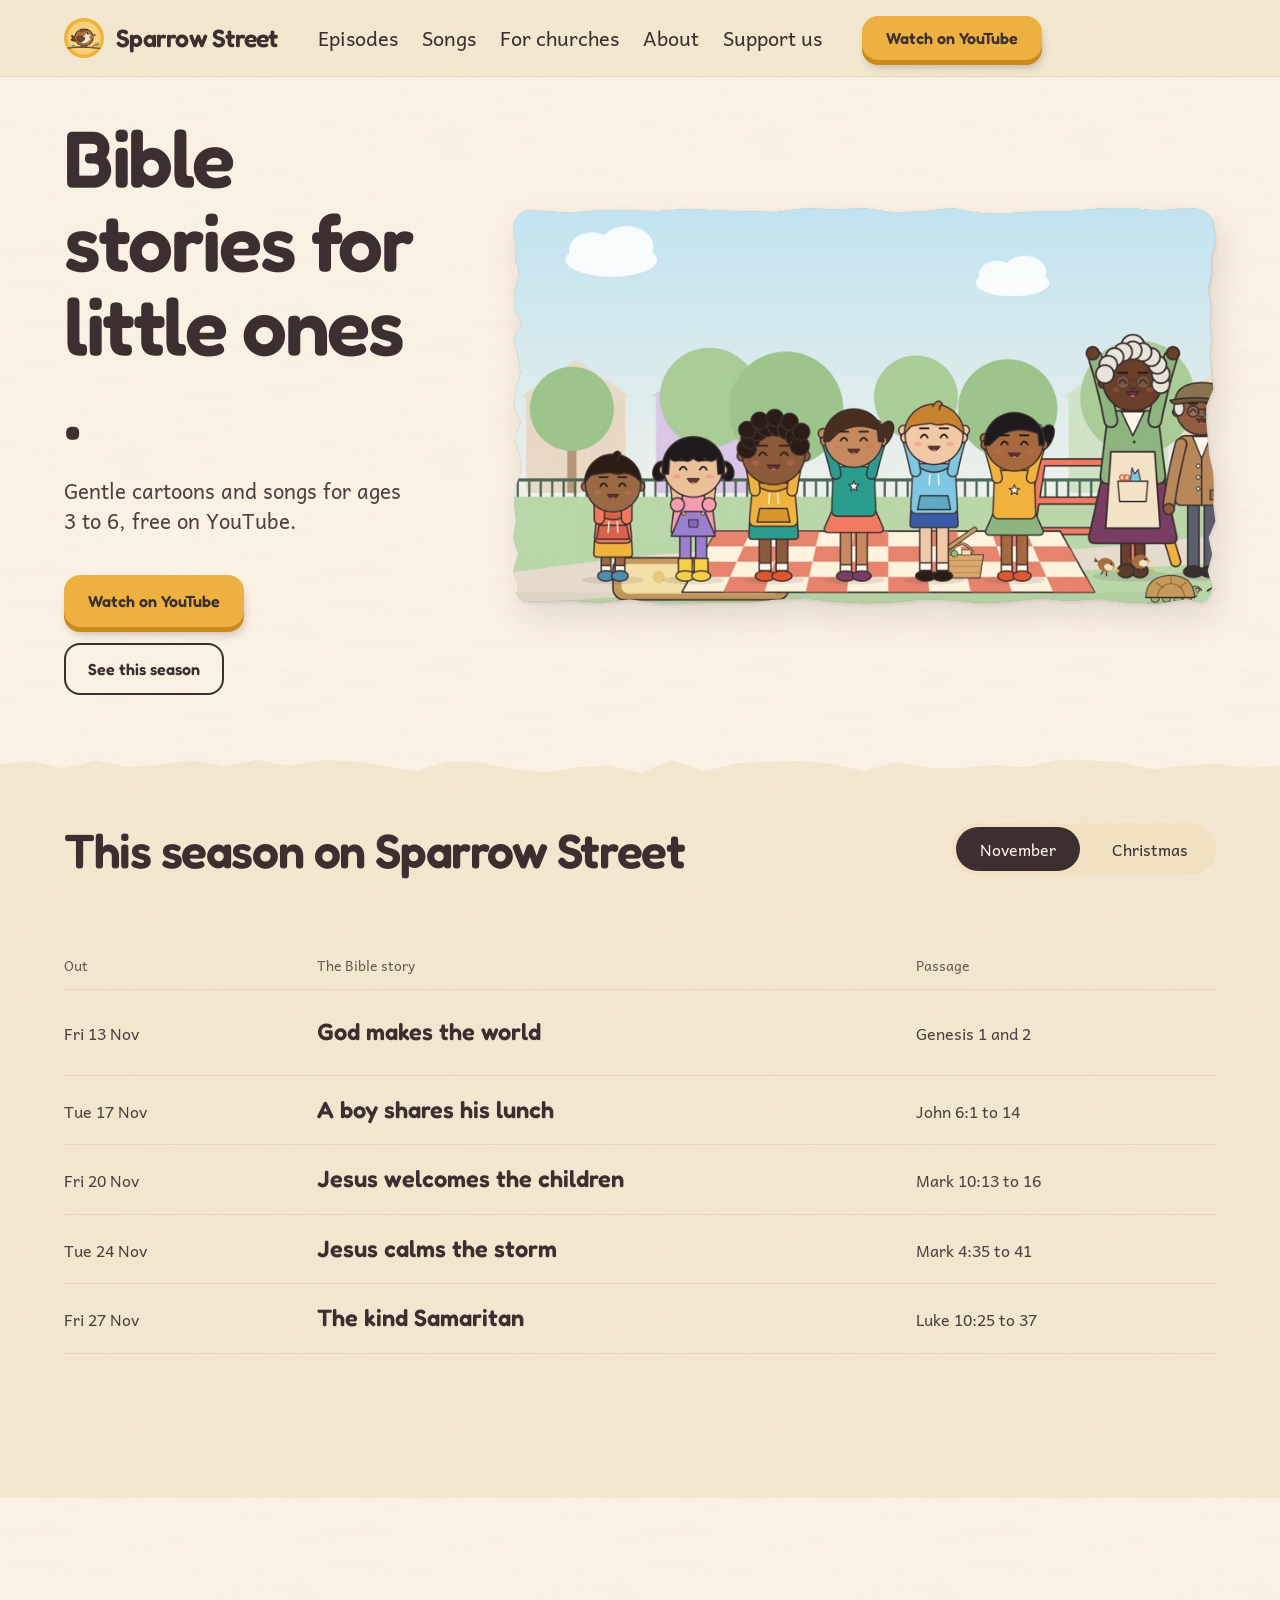
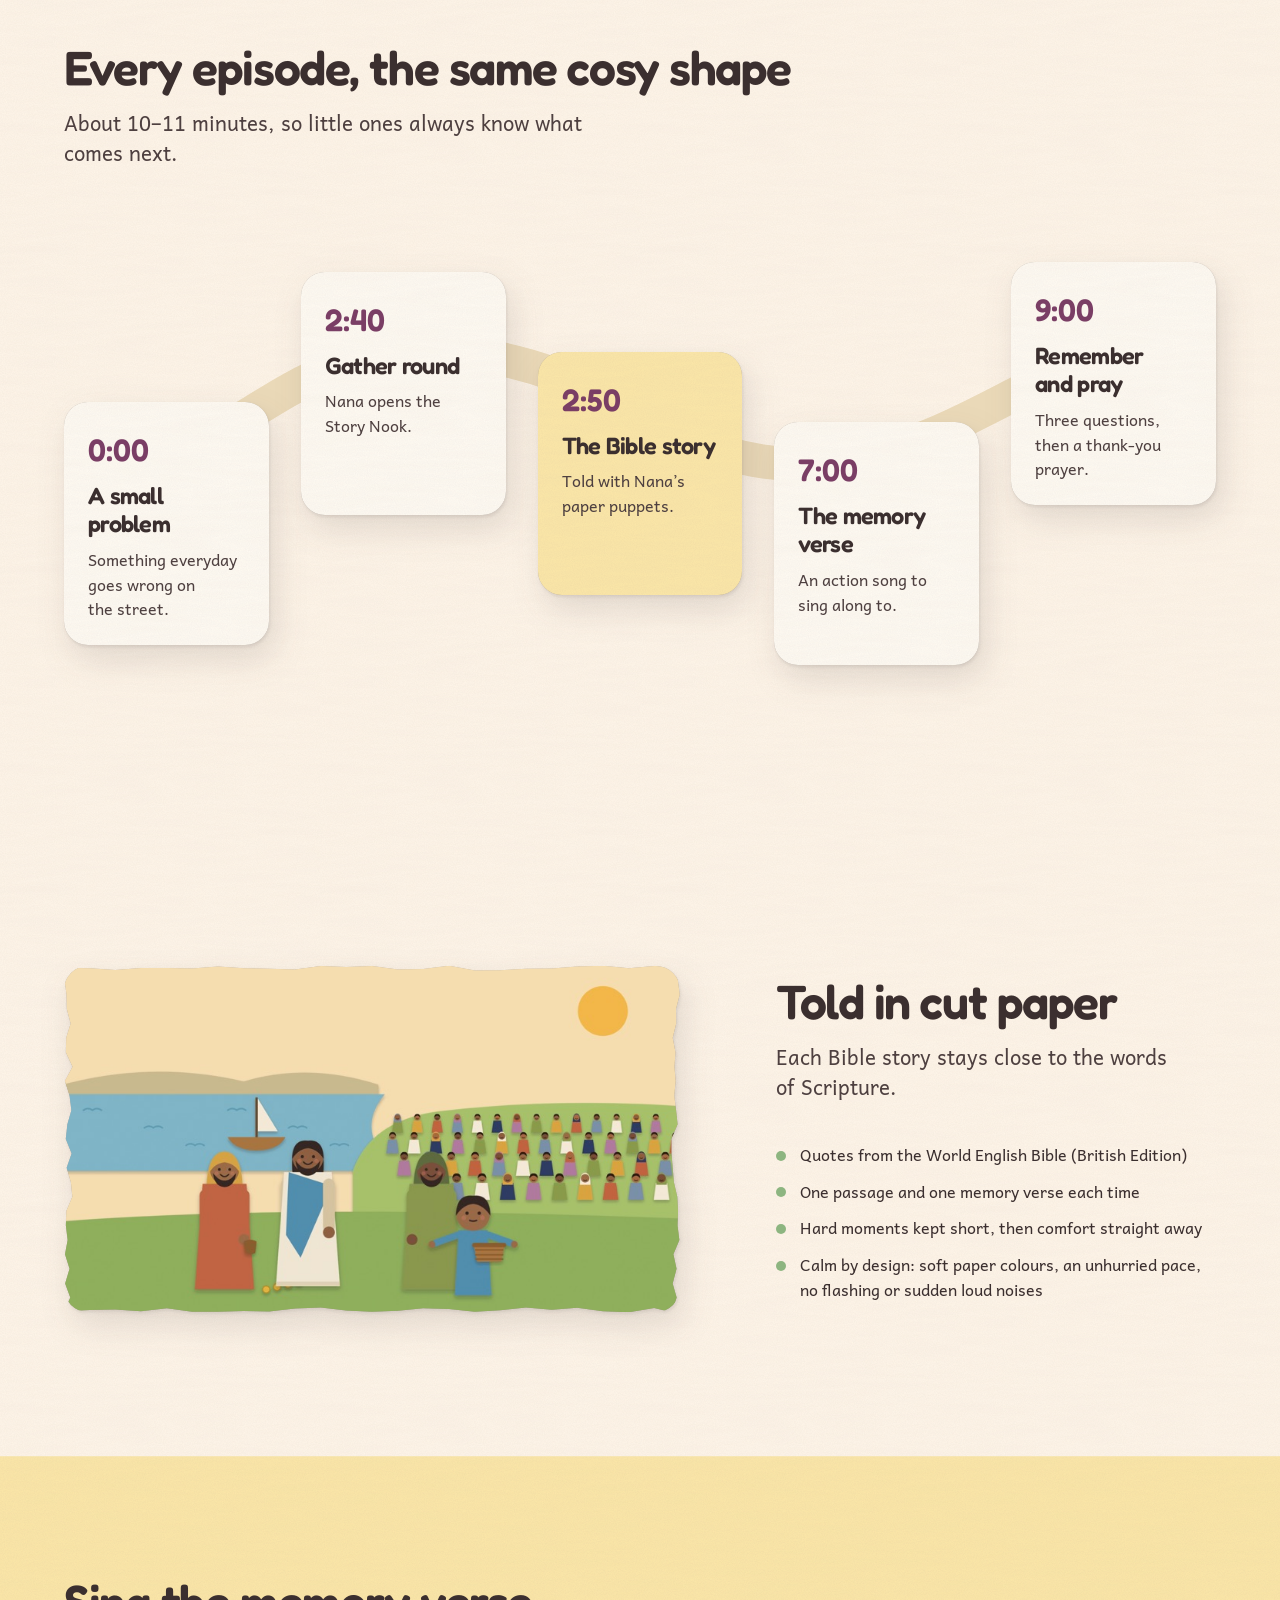
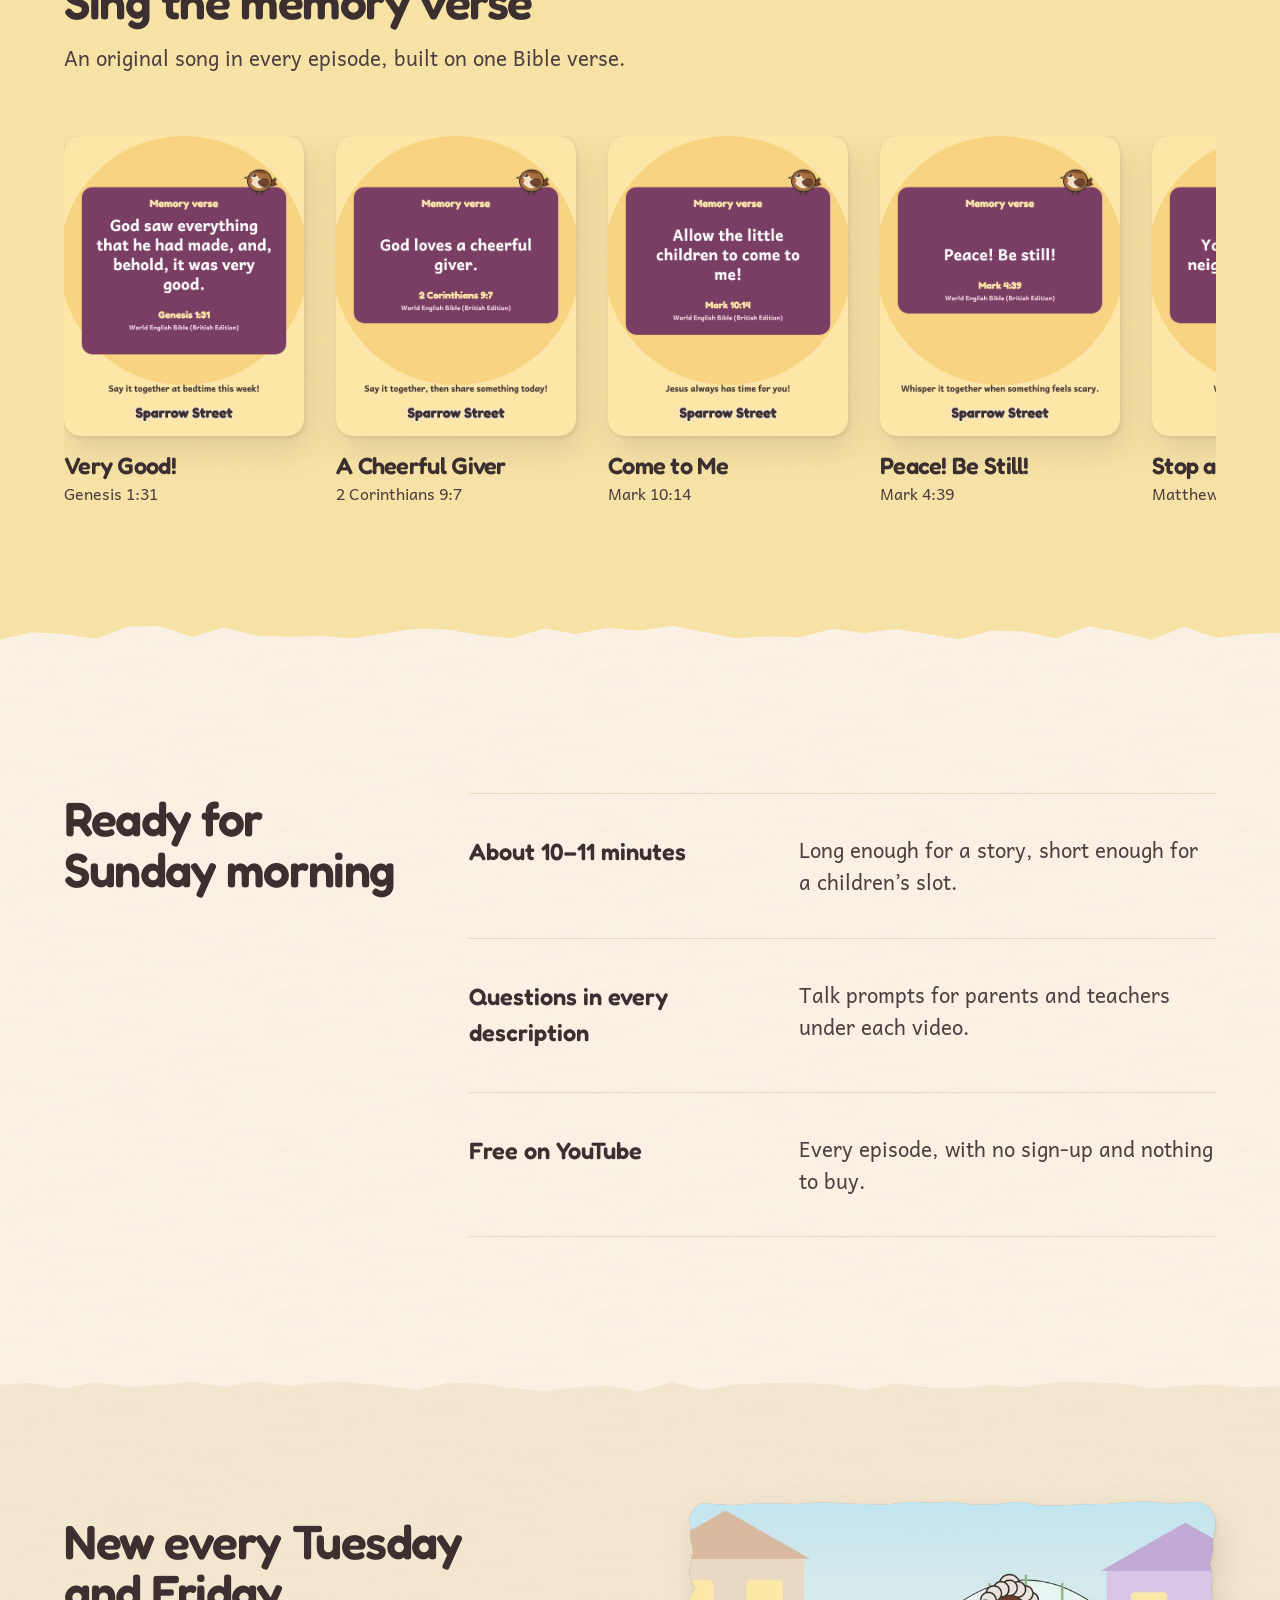
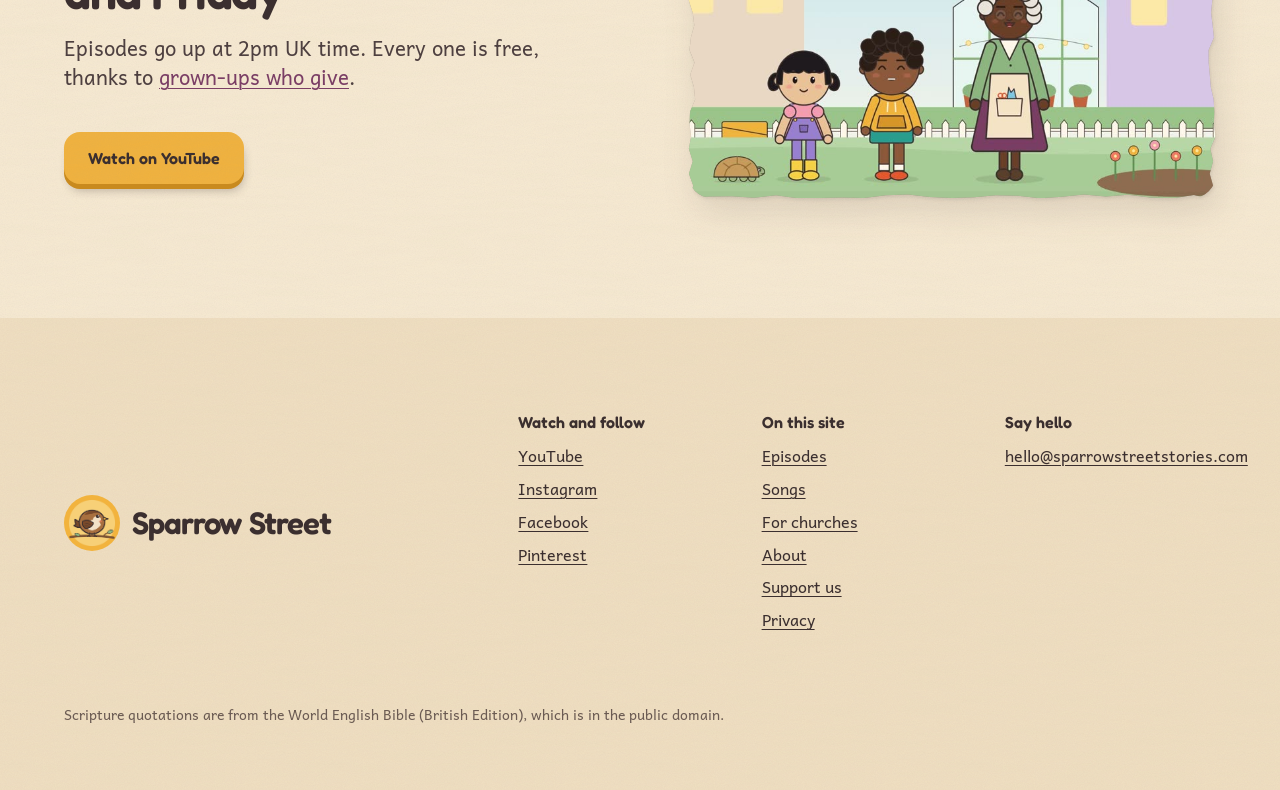
==== commit 00fa18c7: "Site: calm-by-design wording; episodes are about 10–11 minutes Co-Authored-By: Claude Opus 5.5 <nore" ====
--- a/docs/index.html
+++ b/docs/index.html
@@ -9,6 +9,7 @@
 <link rel="icon" href="media/profile.png">
 <link rel="stylesheet" href="site.css">
 <!-- seo -->
+<meta name="p:domain_verify" content="d796cf2fb5b73b582912a2c143bada3b">
 <meta name="google-site-verification" content="q0i8qQEbG1Is1xK2geX1io2PnjkO1TPNW3dHAat-qvA">
 <link rel="canonical" href="https://sparrowstreetstories.com/">
 <meta property="og:type" content="website">
@@ -116,7 +117,7 @@
   <section class="shape" aria-labelledby="shape-head">
     <div class="container">
       <h2 id="shape-head">Every episode, the same cosy shape</h2>
-      <p class="lead shape__lead">About nine minutes, so little ones always know what comes next.</p>
+      <p class="lead shape__lead">About 10–11 minutes, so little ones always know what comes next.</p>
       <div class="map">
         <svg class="map__road" viewBox="0 0 1200 260" preserveAspectRatio="none" aria-hidden="true" focusable="false">
           <path d="M20 200 C 180 200, 220 70, 400 80 S 640 210, 800 190 S 1040 60, 1180 70" />
@@ -144,6 +145,7 @@
           <li>Quotes from the World English Bible (British Edition)</li>
           <li>One passage and one memory verse each time</li>
           <li>Hard moments kept short, then comfort straight away</li>
+          <li>Calm by design: soft paper colours, an unhurried pace, no flashing or sudden loud noises</li>
         </ul>
       </div>
     </div>
@@ -171,7 +173,7 @@
     <div class="container churches__grid">
       <h2 id="churches-head">Ready for Sunday morning</h2>
       <dl class="rows">
-        <div><dt>About nine minutes</dt><dd>Long enough for a story, short enough for a children’s slot.</dd></div>
+        <div><dt>About 10–11 minutes</dt><dd>Long enough for a story, short enough for a children’s slot.</dd></div>
         <div><dt>Questions in every description</dt><dd>Talk prompts for parents and teachers under each video.</dd></div>
         <div><dt>Free on YouTube</dt><dd>Every episode, with no sign-up and nothing to buy.</dd></div>
       </dl>
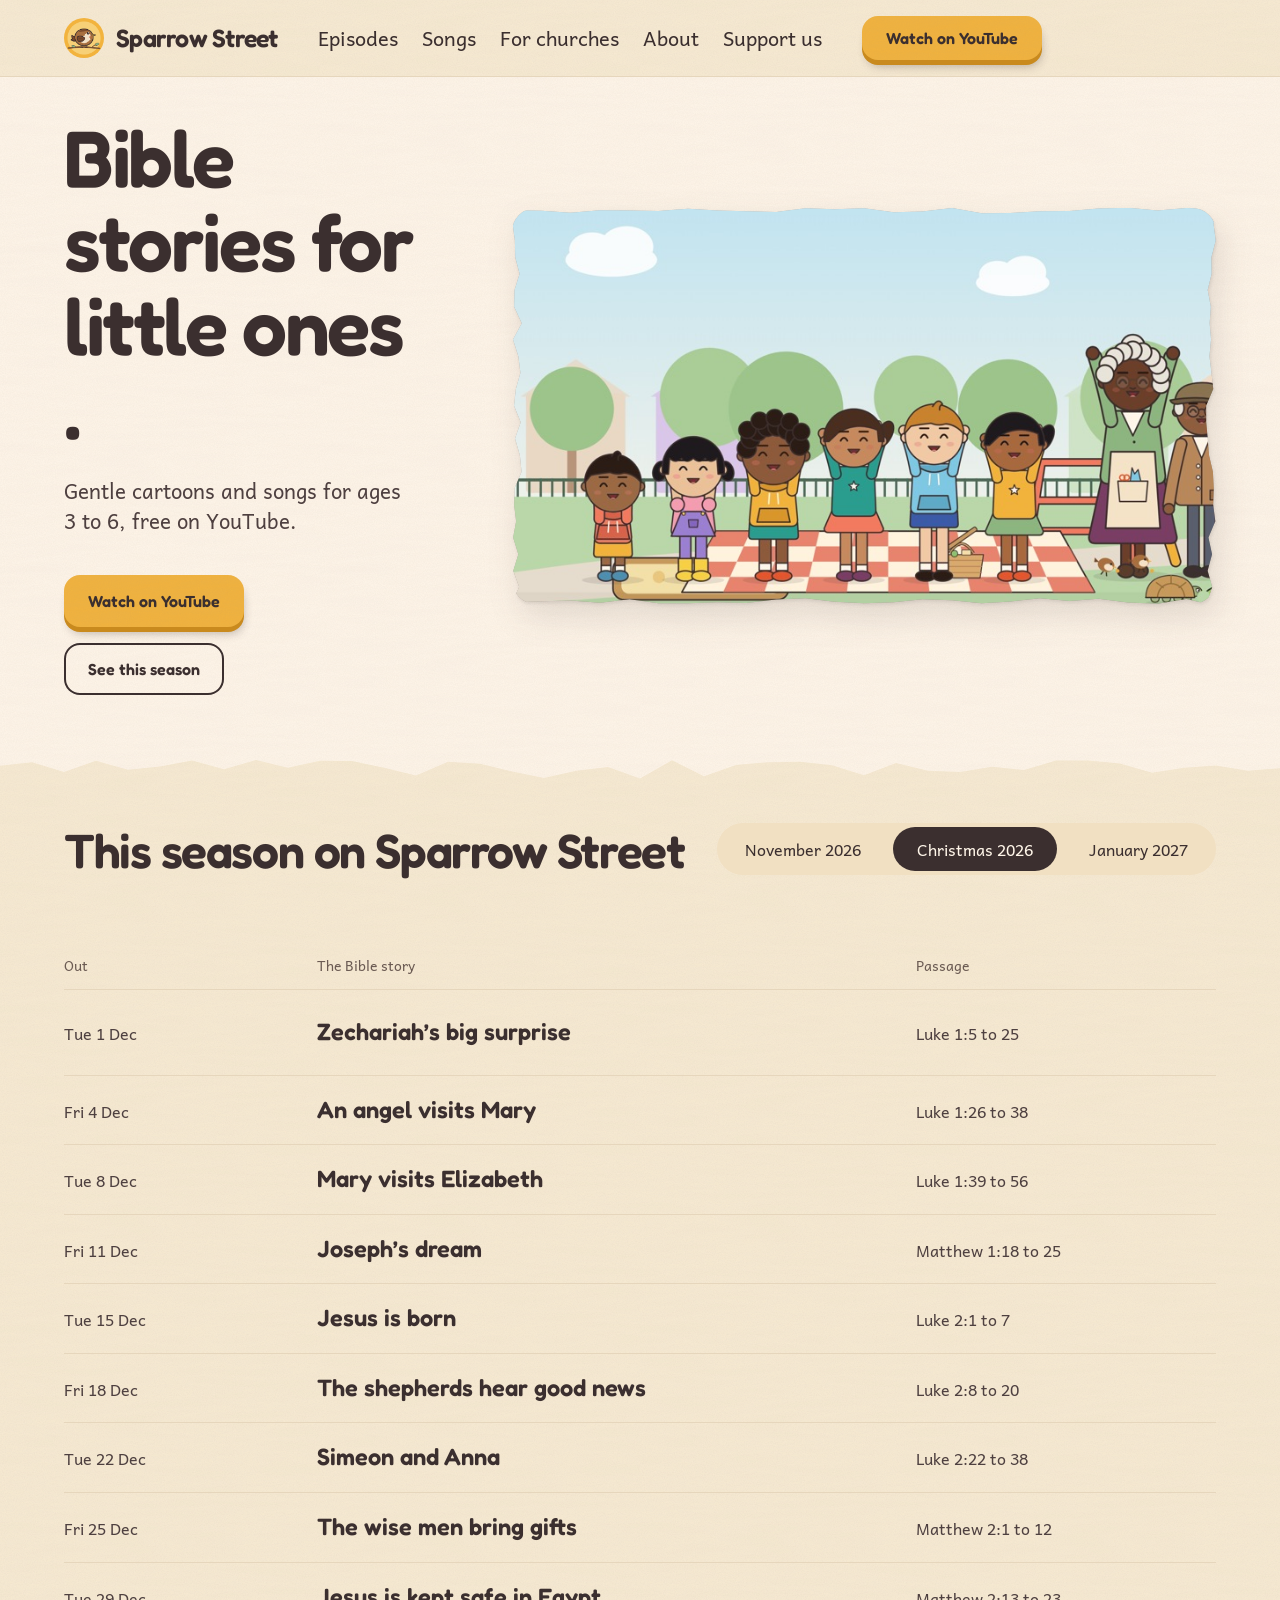
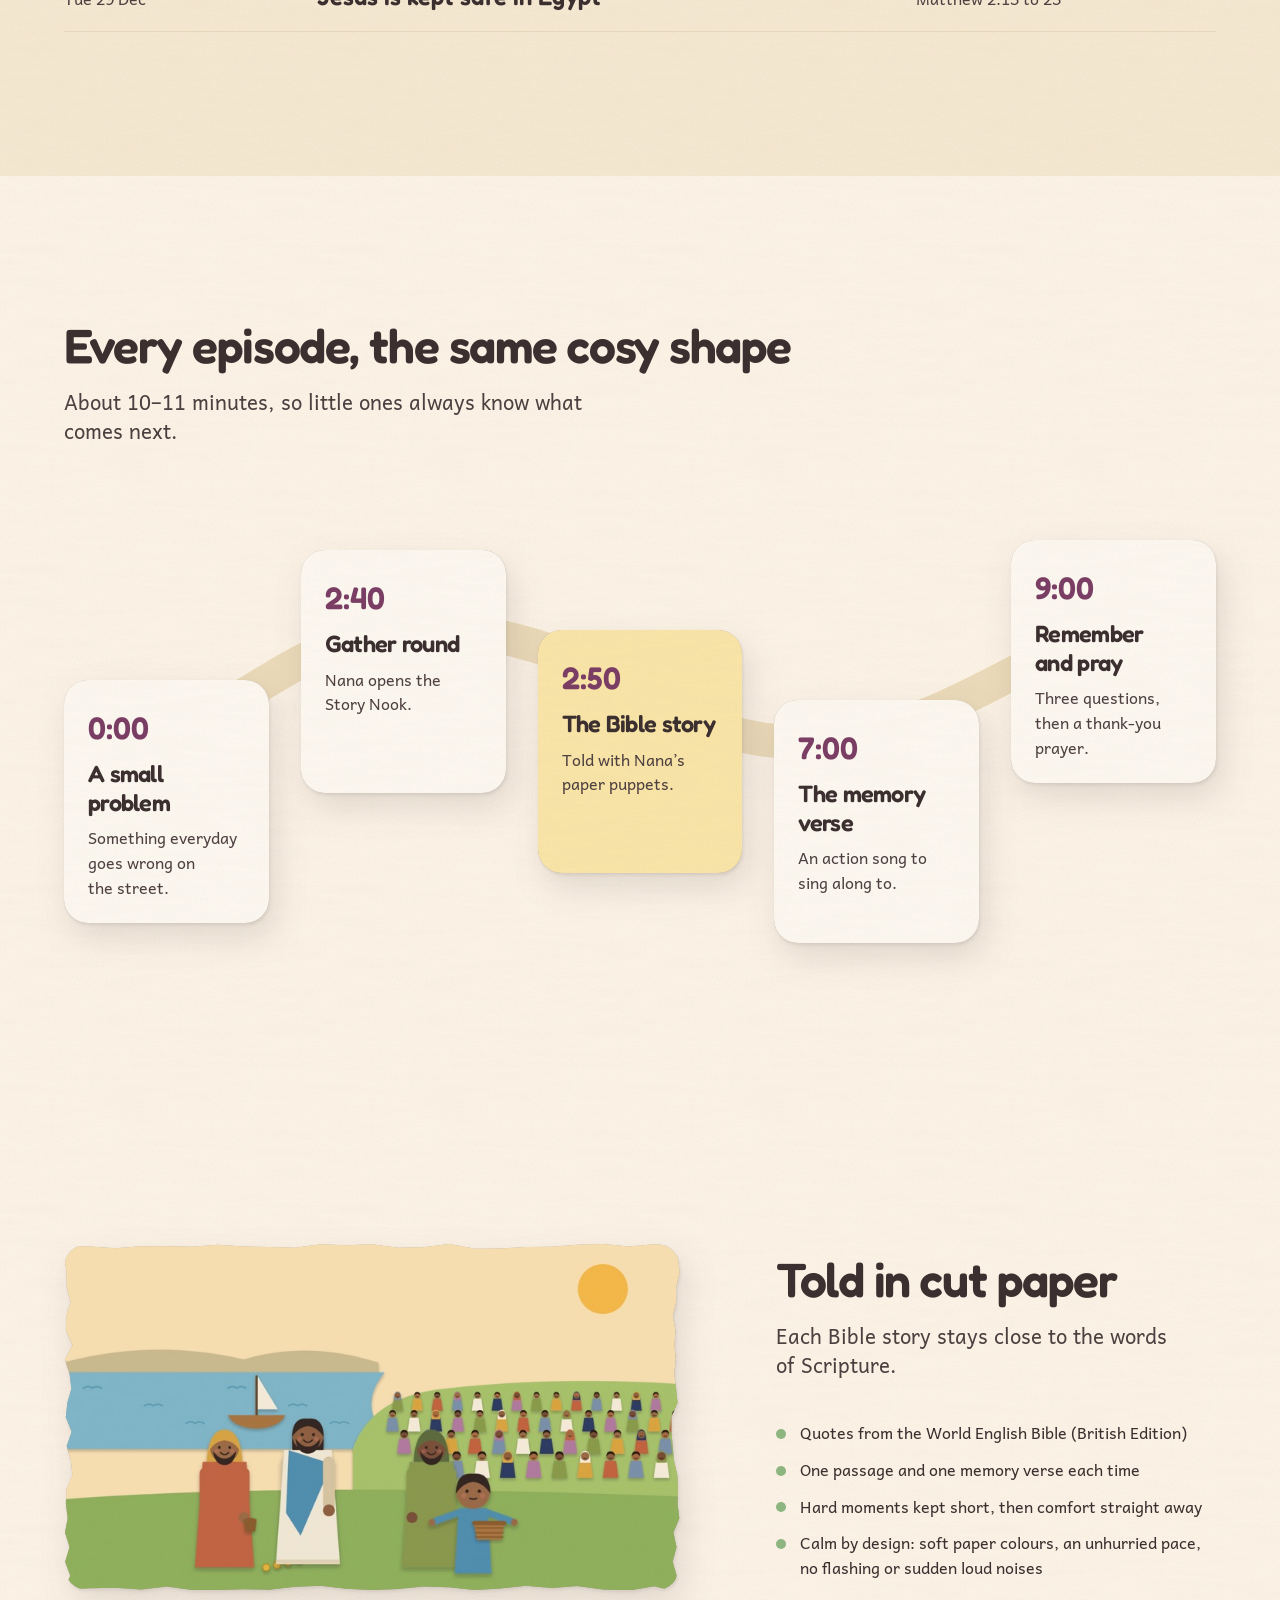
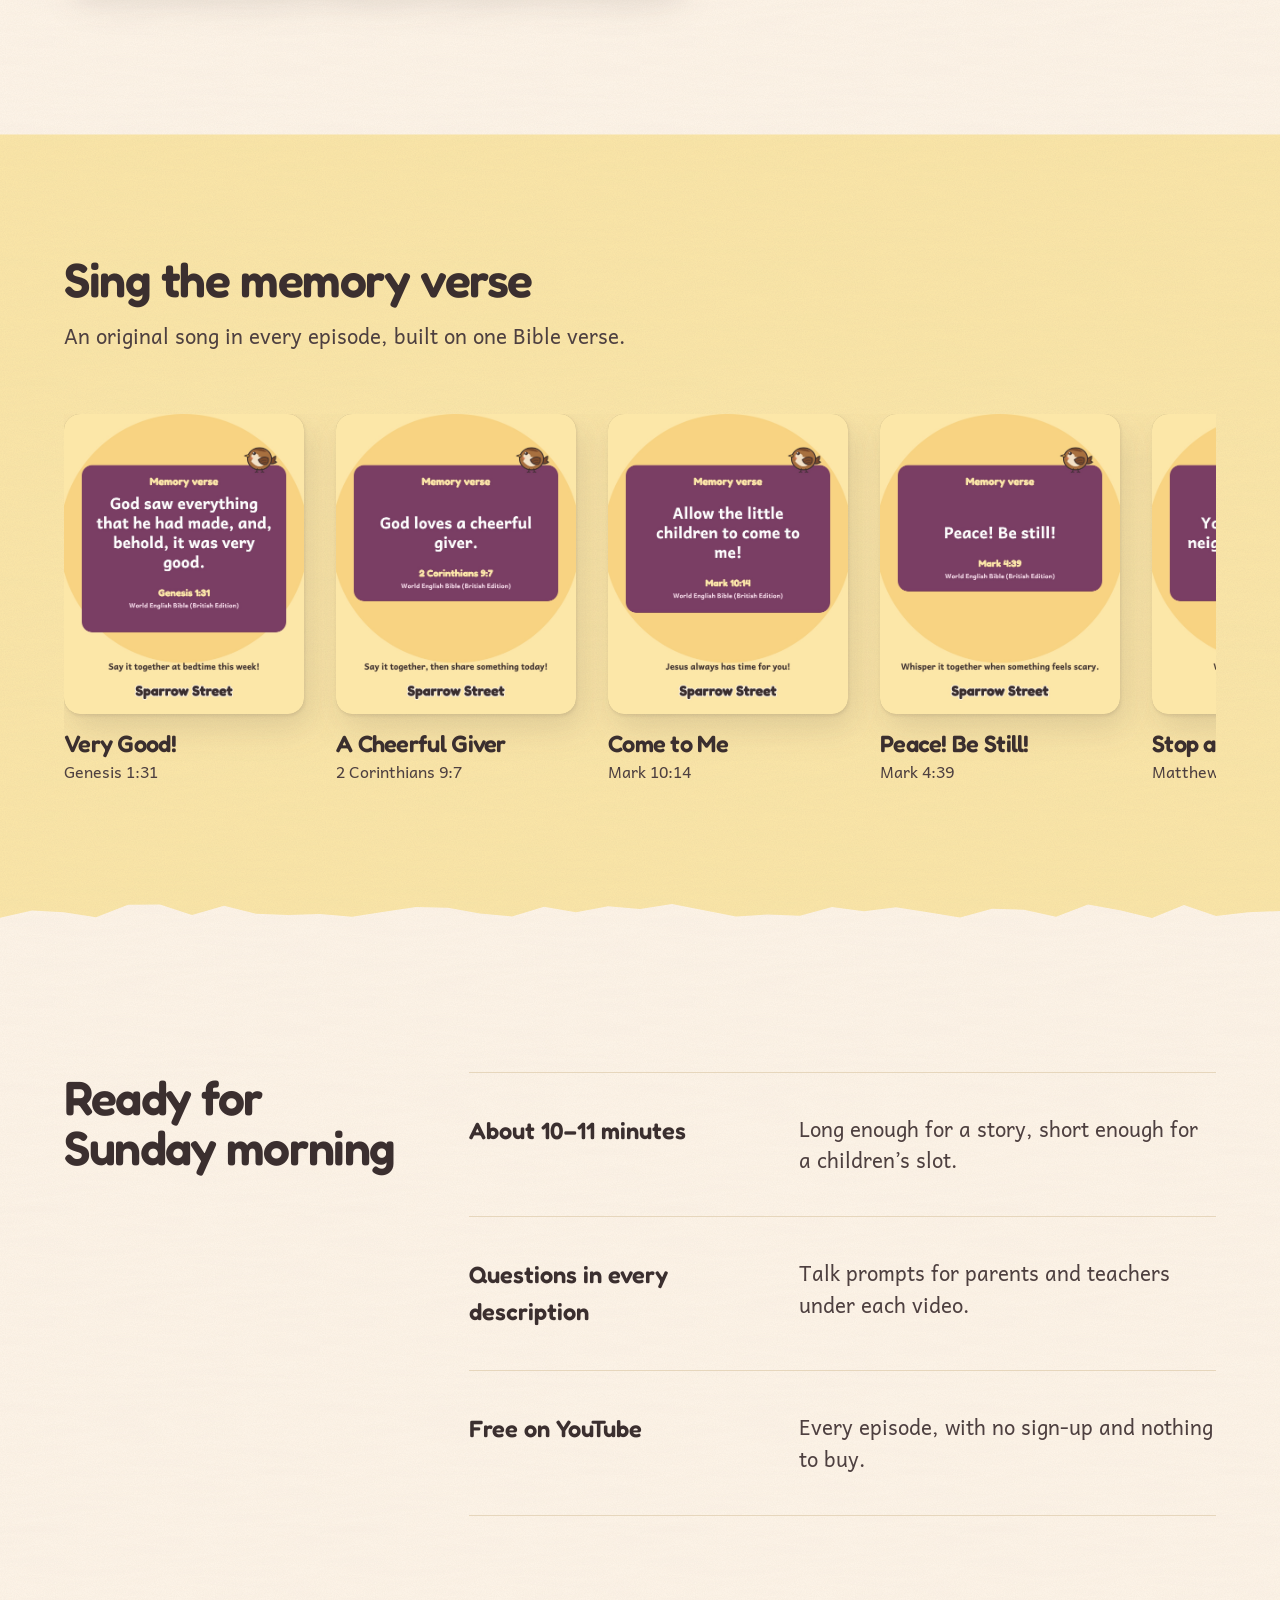
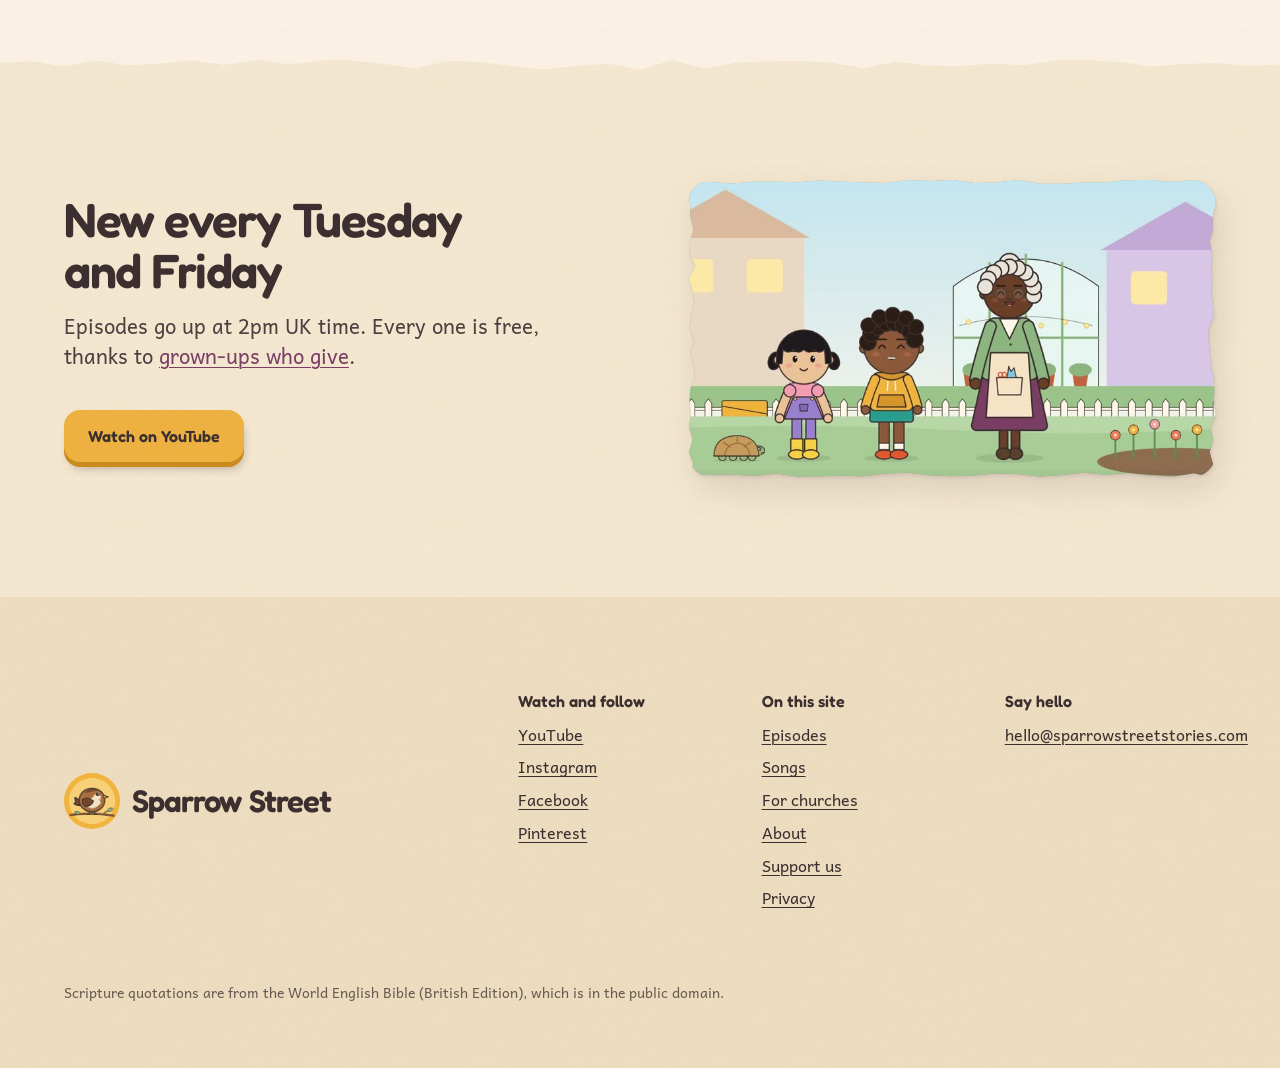
==== commit 51c901a3: "Site: January 2027 tab and section, years on the month tabs, 29 Dec episode, January notice from 26 " ====
--- a/docs/index.html
+++ b/docs/index.html
@@ -55,6 +55,12 @@
     </details>
   </div>
 </header>
+<aside class="notice" id="notice-2027" aria-label="News" hidden>
+  <div class="container notice__inner">
+    <p><strong>Three new episodes a week in January.</strong> From 4 January 2027, a new Bible story every Monday, Wednesday and Friday at 2pm UK time.</p>
+    <a href="#season">See the January episodes</a>
+  </div>
+</aside>
 
 <main>
   <section class="hero" aria-labelledby="hero-head">
@@ -78,13 +84,14 @@
       <div class="season__head">
         <h2 id="season-head">This season on Sparrow Street</h2>
         <div class="switch" role="group" aria-label="Choose a month" data-switch>
-          <button type="button" class="switch__opt" aria-pressed="true" data-show="nov">November</button>
-          <button type="button" class="switch__opt" aria-pressed="false" data-show="dec">Christmas</button>
+          <button type="button" class="switch__opt" aria-pressed="true" data-show="nov">November 2026</button>
+          <button type="button" class="switch__opt" aria-pressed="false" data-show="dec">Christmas 2026</button>
+          <button type="button" class="switch__opt" aria-pressed="false" data-show="jan">January 2027</button>
         </div>
       </div>
       <div data-state="nov">
         <table class="index">
-          <caption class="visually-hidden">November episodes, with the Bible story and passage</caption>
+          <caption class="visually-hidden">November 2026 episodes, with the Bible story and passage</caption>
           <thead><tr><th scope="col">Out</th><th scope="col">The Bible story</th><th scope="col">Passage</th></tr></thead>
           <tbody>
             <tr class="index__lead"><td><time datetime="2026-11-13">Fri 13 Nov</time></td><th scope="row">God makes the world</th><td>Genesis 1 and 2</td></tr>
@@ -97,7 +104,7 @@
       </div>
       <div data-state="dec">
         <table class="index">
-          <caption class="visually-hidden">The Christmas story in eight episodes, in Bible order</caption>
+          <caption class="visually-hidden">December 2026 episodes: the Christmas story in Bible order</caption>
           <thead><tr><th scope="col">Out</th><th scope="col">The Bible story</th><th scope="col">Passage</th></tr></thead>
           <tbody>
             <tr class="index__lead"><td><time datetime="2026-12-01">Tue 1 Dec</time></td><th scope="row">Zechariah’s big surprise</th><td>Luke 1:5 to 25</td></tr>
@@ -108,6 +115,28 @@
             <tr><td><time datetime="2026-12-18">Fri 18 Dec</time></td><th scope="row">The shepherds hear good news</th><td>Luke 2:8 to 20</td></tr>
             <tr><td><time datetime="2026-12-22">Tue 22 Dec</time></td><th scope="row">Simeon and Anna</th><td>Luke 2:22 to 38</td></tr>
             <tr><td><time datetime="2026-12-25">Fri 25 Dec</time></td><th scope="row">The wise men bring gifts</th><td>Matthew 2:1 to 12</td></tr>
+            <tr><td><time datetime="2026-12-29">Tue 29 Dec</time></td><th scope="row">Jesus is kept safe in Egypt</th><td>Matthew 2:13 to 23</td></tr>
+          </tbody>
+        </table>
+      </div>
+      <div data-state="jan">
+        <table class="index">
+          <caption class="visually-hidden">January 2027 episodes, three a week, with the Bible story and passage</caption>
+          <thead><tr><th scope="col">Out</th><th scope="col">The Bible story</th><th scope="col">Passage</th></tr></thead>
+          <tbody>
+            <tr class="index__lead"><td><time datetime="2027-01-01">Fri 1 Jan</time></td><th scope="row">The boy Jesus at the temple</th><td>Luke 2:41 to 52</td></tr>
+            <tr><td><time datetime="2027-01-04">Mon 4 Jan</time></td><th scope="row">Zacchaeus</th><td>Luke 19:1 to 10</td></tr>
+            <tr><td><time datetime="2027-01-06">Wed 6 Jan</time></td><th scope="row">God calls Samuel</th><td>1 Samuel 3:1 to 10</td></tr>
+            <tr><td><time datetime="2027-01-08">Fri 8 Jan</time></td><th scope="row">Ruth and Naomi</th><td>Ruth 1 and 2</td></tr>
+            <tr><td><time datetime="2027-01-11">Mon 11 Jan</time></td><th scope="row">The lost sheep</th><td>Luke 15:3 to 7</td></tr>
+            <tr><td><time datetime="2027-01-13">Wed 13 Jan</time></td><th scope="row">Blind Bartimaeus</th><td>Mark 10:46 to 52</td></tr>
+            <tr><td><time datetime="2027-01-15">Fri 15 Jan</time></td><th scope="row">Jesus washes his friends’ feet</th><td>John 13:1 to 17</td></tr>
+            <tr><td><time datetime="2027-01-18">Mon 18 Jan</time></td><th scope="row">David and Goliath</th><td>1 Samuel 17</td></tr>
+            <tr><td><time datetime="2027-01-20">Wed 20 Jan</time></td><th scope="row">Daniel and the lions</th><td>Daniel 6</td></tr>
+            <tr><td><time datetime="2027-01-22">Fri 22 Jan</time></td><th scope="row">Jonah</th><td>Jonah 1 to 3</td></tr>
+            <tr><td><time datetime="2027-01-25">Mon 25 Jan</time></td><th scope="row">Baby Moses and Miriam</th><td>Exodus 2:1 to 10</td></tr>
+            <tr><td><time datetime="2027-01-27">Wed 27 Jan</time></td><th scope="row">Noah and the rainbow promise</th><td>Genesis 6 to 9</td></tr>
+            <tr><td><time datetime="2027-01-29">Fri 29 Jan</time></td><th scope="row">God sends the Holy Spirit</th><td>Acts 2:1 to 41</td></tr>
           </tbody>
         </table>
       </div>
@@ -226,6 +255,13 @@
 </footer>
 
 <script>
+  (() => {
+    const n = document.getElementById('notice-2027');
+    const now = new Date();
+    if (n && now >= new Date('2026-12-26T00:00:00Z') && now < new Date('2027-02-01T00:00:00Z')) n.hidden = false;
+  })();
+</script>
+<script>
   document.querySelectorAll('[data-switch]').forEach((group) => {
     const section = group.closest('section');
     const opts = group.querySelectorAll('[data-show]');
@@ -234,7 +270,8 @@
       opts.forEach((o) => o.setAttribute('aria-pressed', String(o.dataset.show === key)));
     };
     opts.forEach((o) => o.addEventListener('click', () => show(o.dataset.show)));
-    show('nov');
+    const now = new Date();
+    show(now >= new Date('2027-01-01T00:00:00Z') ? 'jan' : now >= new Date('2026-12-01T00:00:00Z') ? 'dec' : 'nov');
   });
 </script>
 <script>
--- a/docs/site.css
+++ b/docs/site.css
@@ -243,3 +243,16 @@
   .eps li:first-child { grid-row: auto; }
 }
 @media (max-width: 40rem) { .eps { grid-template-columns: minmax(0, 1fr); } }
+
+/* the January 2027 notice: shown by script from 26 Dec 2026 to 31 Jan 2027 */
+.notice { background: var(--color-butter); color: var(--color-ink); border-bottom: 1px solid var(--color-rule); }
+.notice__inner { display: flex; flex-wrap: wrap; align-items: baseline; gap: var(--space-xs) var(--space-lg); padding-block: var(--space-sm); }
+.notice p { margin: 0; max-width: 60ch; }
+.notice a { color: var(--color-ink); text-decoration: underline; }
+.notice a:focus-visible { outline: 3px solid var(--color-focus); outline-offset: 2px; }
+.switch { flex-wrap: wrap; }
+@media (max-width: 30rem) {
+  .switch { display: grid; grid-template-columns: repeat(3, minmax(0, 1fr)); width: 100%; border-radius: var(--radius-card); }
+  .switch__opt { padding: var(--space-2xs) var(--space-xs); border-radius: var(--radius-input); font-size: var(--text-sm); line-height: 1.2; }
+}
+
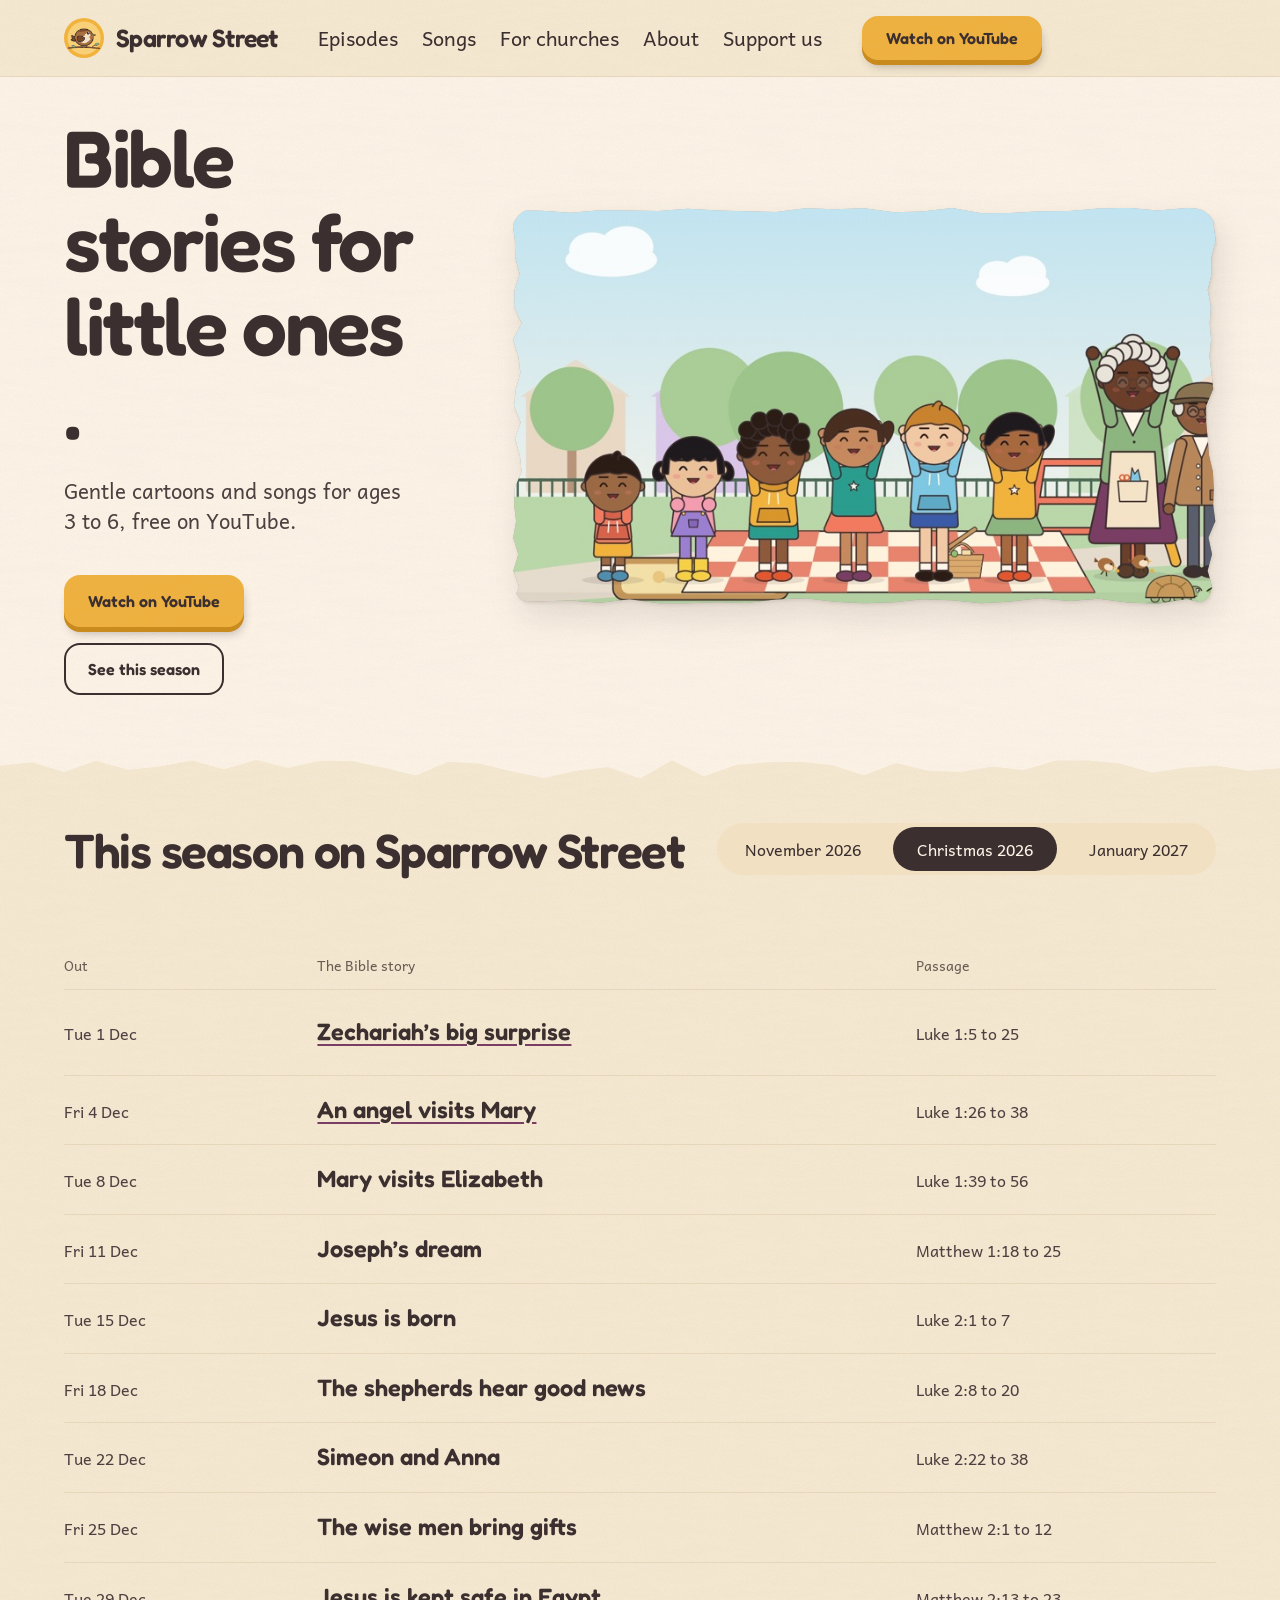
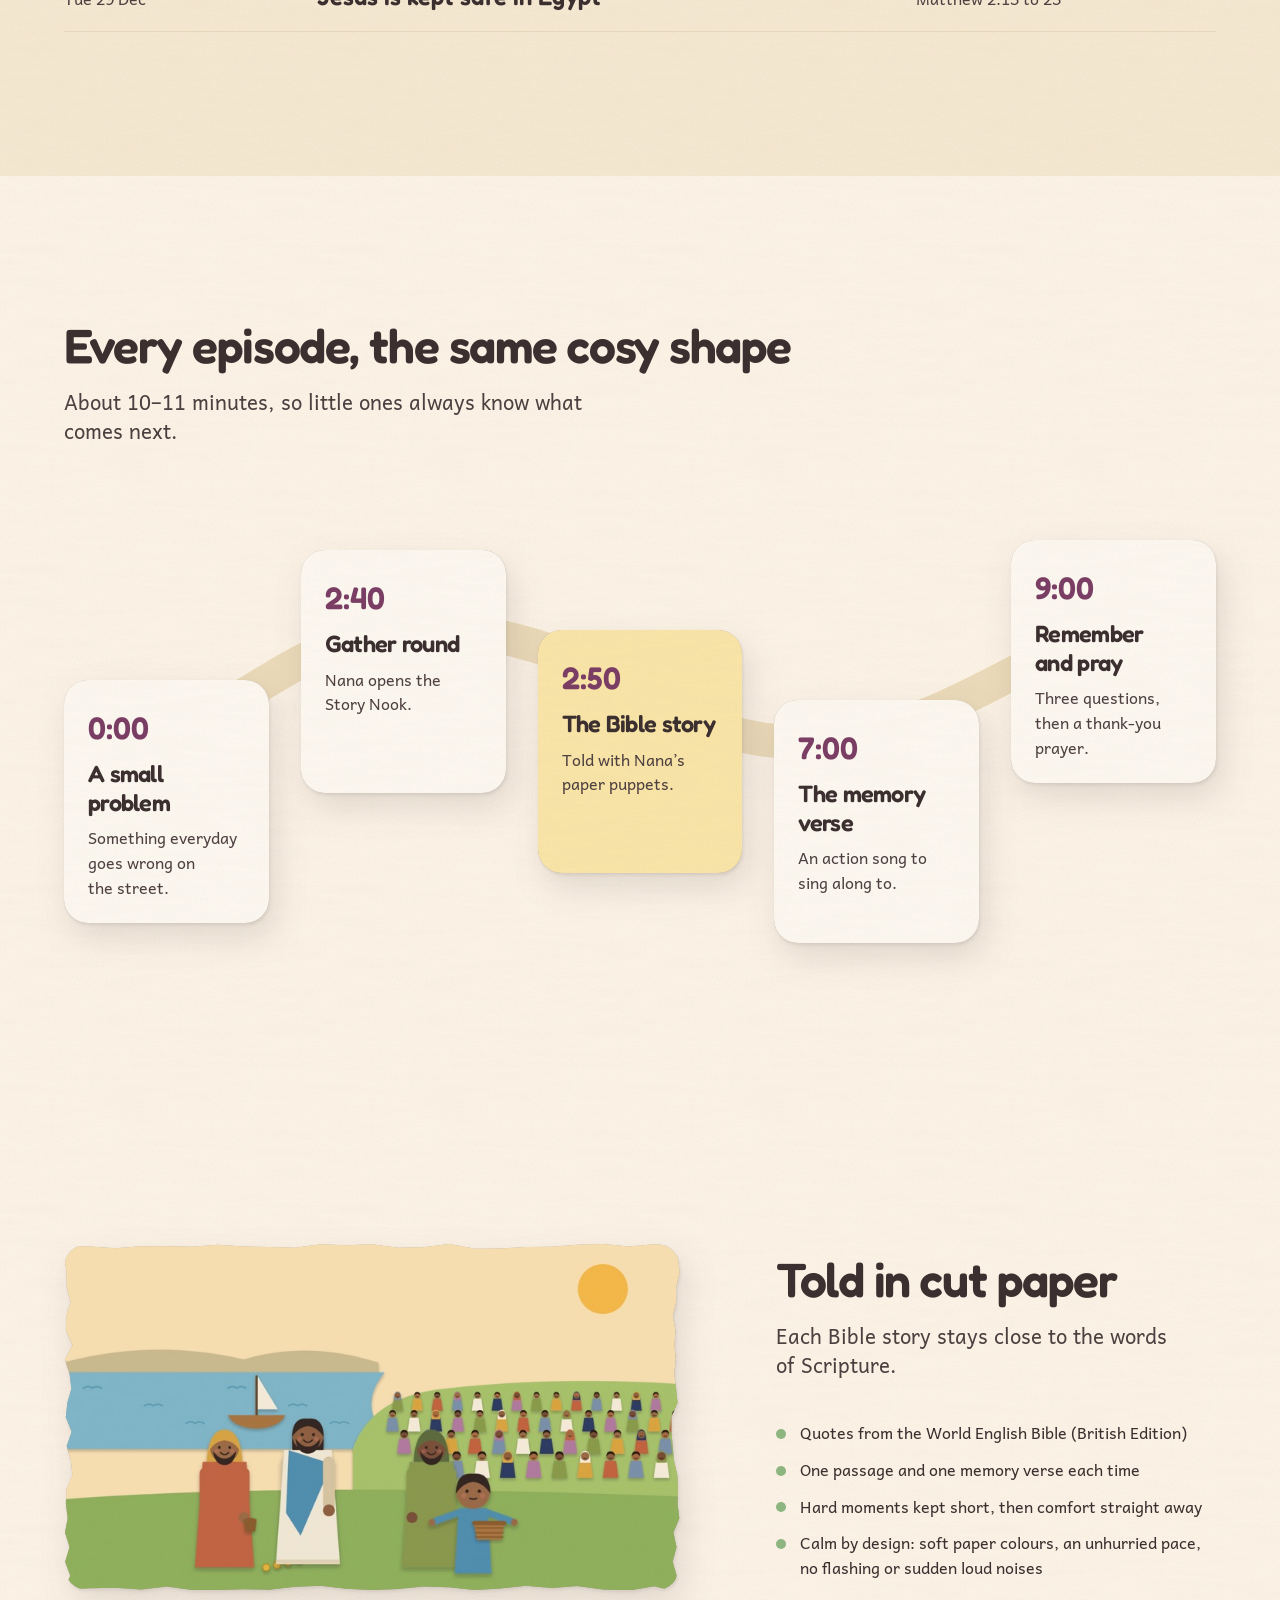
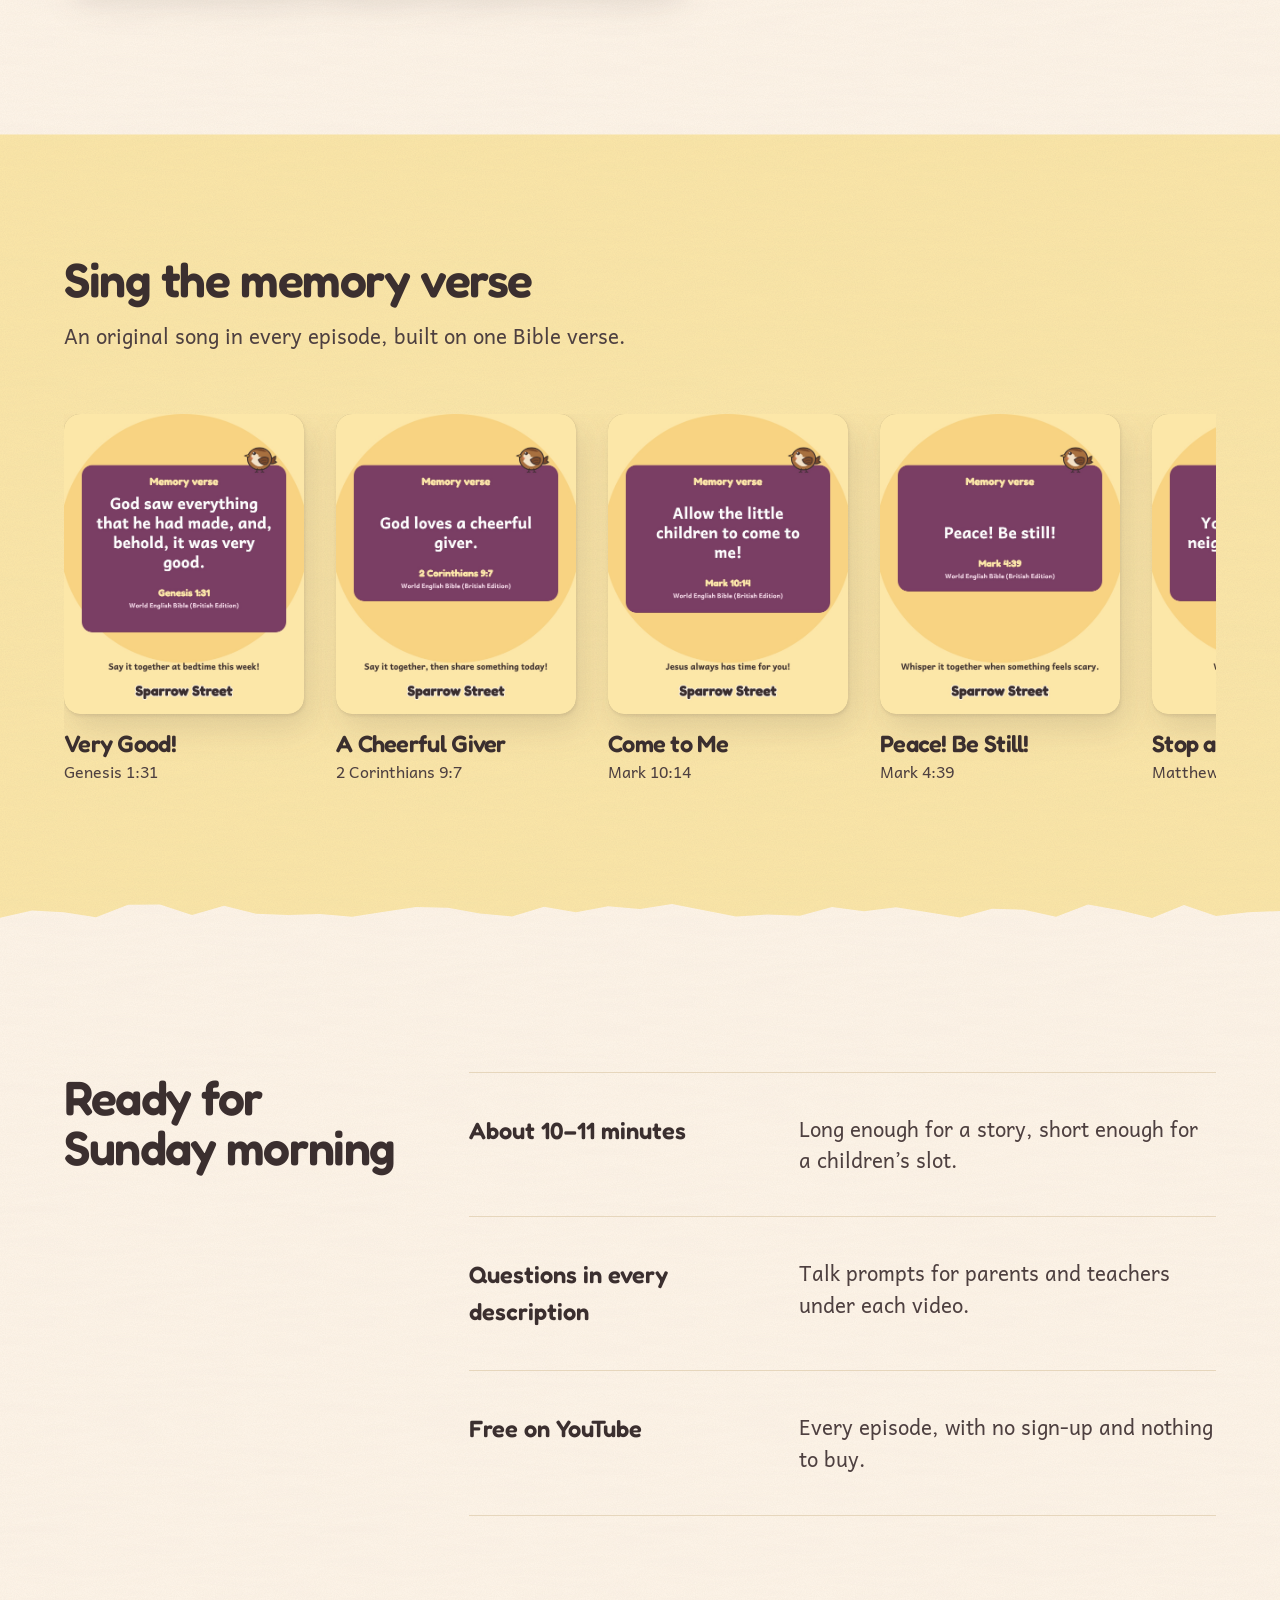
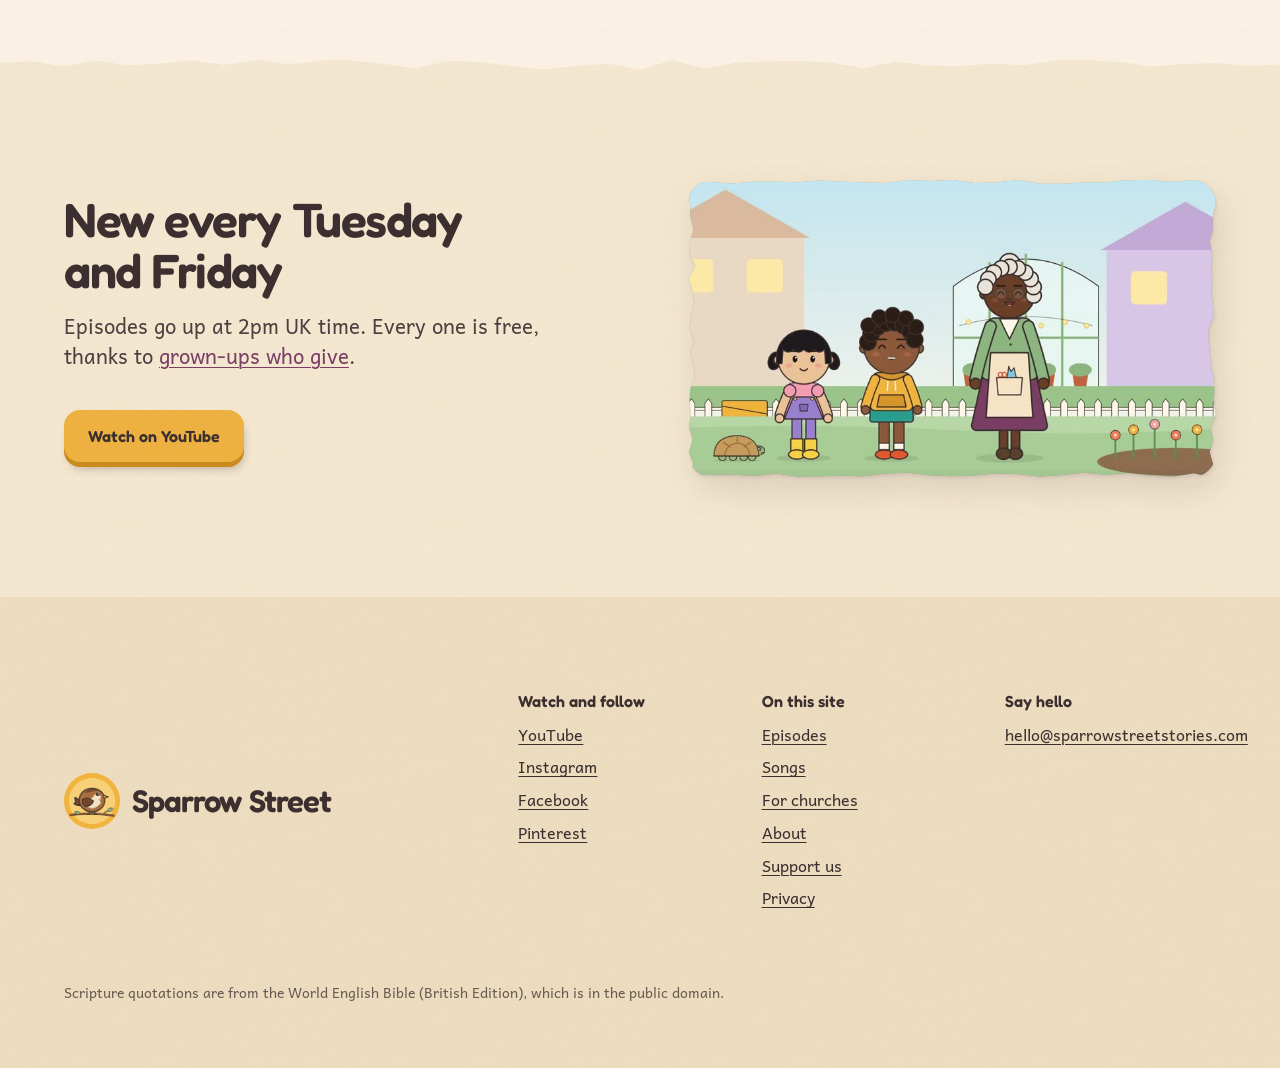
==== commit c4dfd518: "Episode cards link to YouTube once each episode goes live Co-Authored-By: Claude Opus 5.5 <noreply@a" ====
--- a/docs/index.html
+++ b/docs/index.html
@@ -280,5 +280,6 @@
     document.addEventListener('click', (e) => { if (m.open && !m.contains(e.target)) m.open = false; });
   });
 </script>
+<script src="live.js" defer></script>
 </body>
 </html>
--- a/docs/site.css
+++ b/docs/site.css
@@ -256,3 +256,18 @@
   .switch__opt { padding: var(--space-2xs) var(--space-xs); border-radius: var(--radius-input); font-size: var(--text-sm); line-height: 1.2; }
 }
 
+
+/* Live episodes: the whole card opens the video on YouTube once it has gone live (live.js) */
+.eps li.is-live { position: relative; }
+.eps__watch { color: inherit; text-decoration: none; }
+.eps__watch::after { content: ""; position: absolute; inset: 0; border-radius: var(--radius-stock); }
+.eps__watch:focus-visible { outline: none; }
+.eps__watch:focus-visible::after { outline: 3px solid var(--color-focus); outline-offset: 4px; }
+.eps li.is-live:hover h3 { color: var(--color-accent-2); text-decoration: underline; text-decoration-thickness: 2px; text-underline-offset: 0.12em; }
+.eps li.is-live img { transition: transform 0.2s var(--ease-spring, ease-out); }
+.eps li.is-live:hover img { transform: translateY(-3px); }
+.eps__live { margin-top: var(--space-2xs); color: var(--color-accent-2); font-weight: 600; text-decoration: underline; text-underline-offset: 0.16em; }
+.index th a { color: inherit; text-decoration: underline; text-decoration-color: var(--color-accent-2); text-underline-offset: 0.16em; }
+.index th a:hover { color: var(--color-accent-2); }
+.index th a:focus-visible { outline: 3px solid var(--color-focus); outline-offset: 2px; }
+@media (prefers-reduced-motion: reduce) { .eps li.is-live img { transition: none; } .eps li.is-live:hover img { transform: none; } }
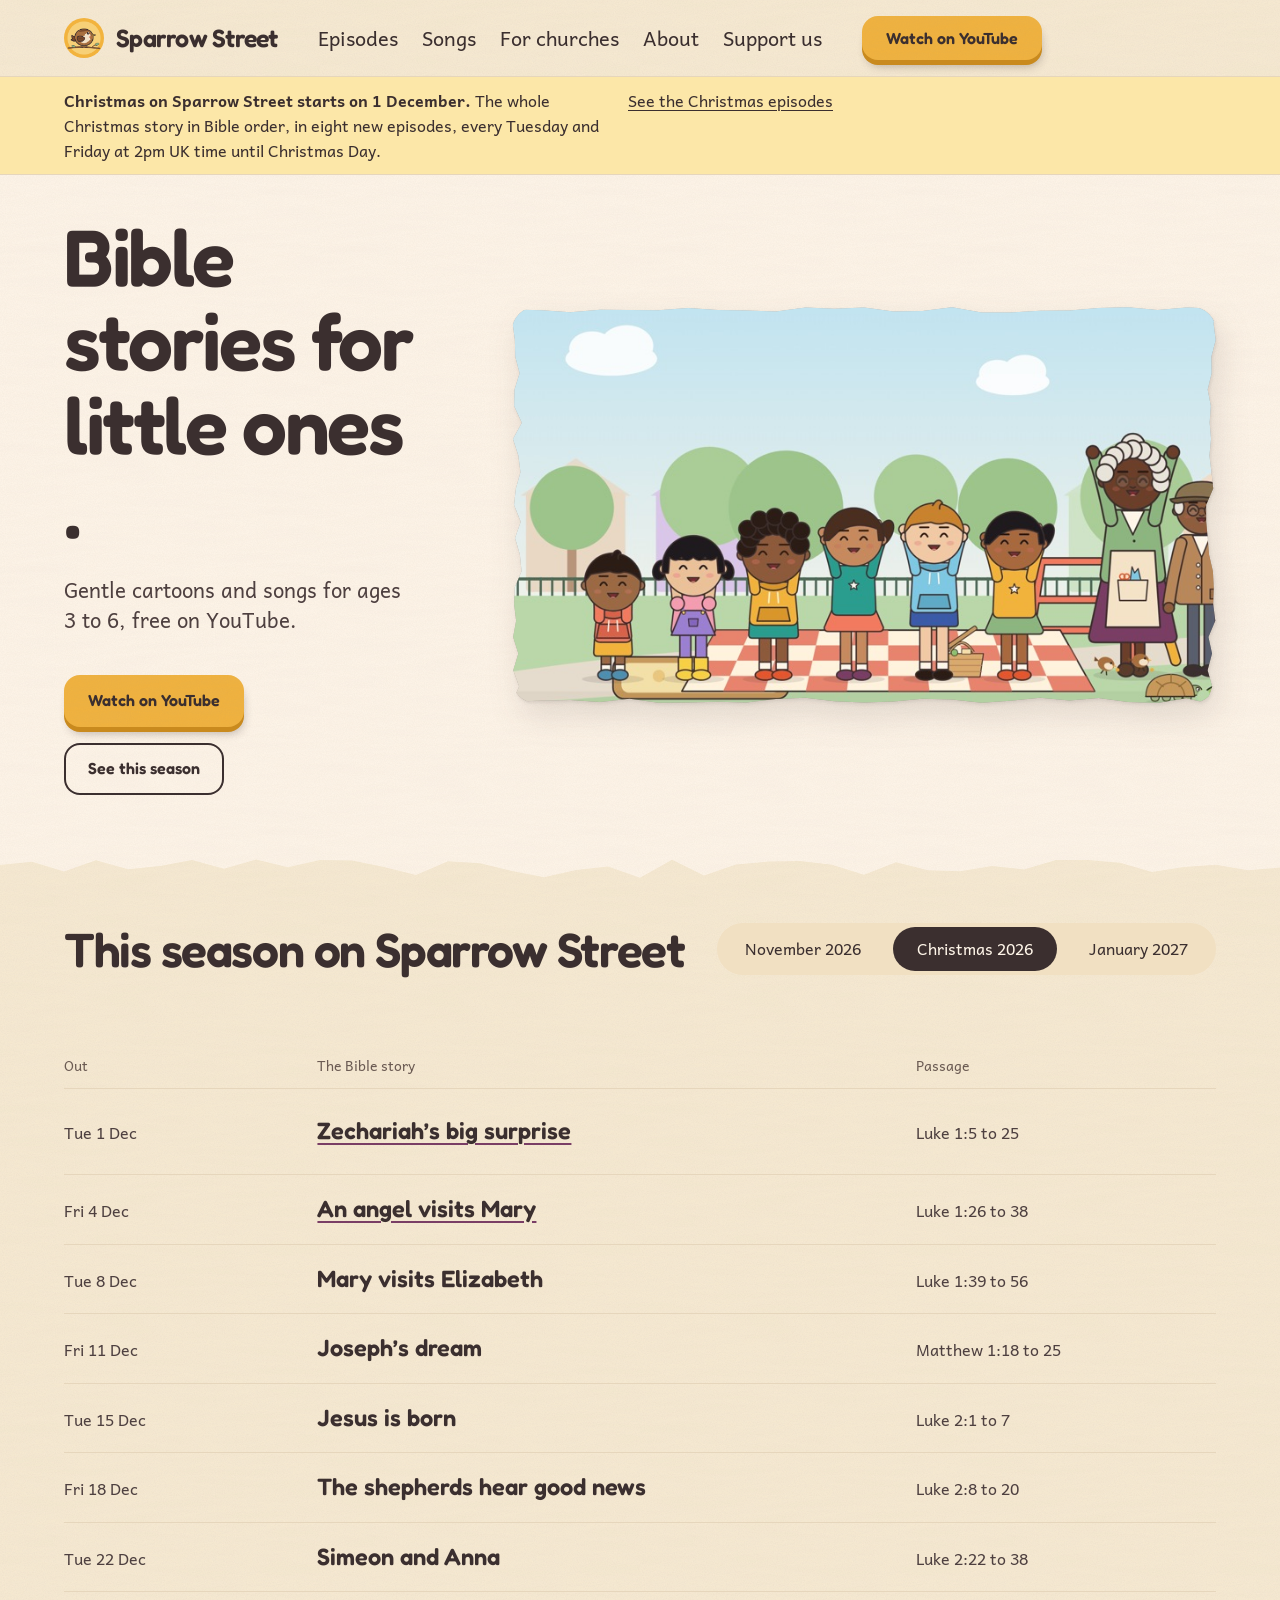
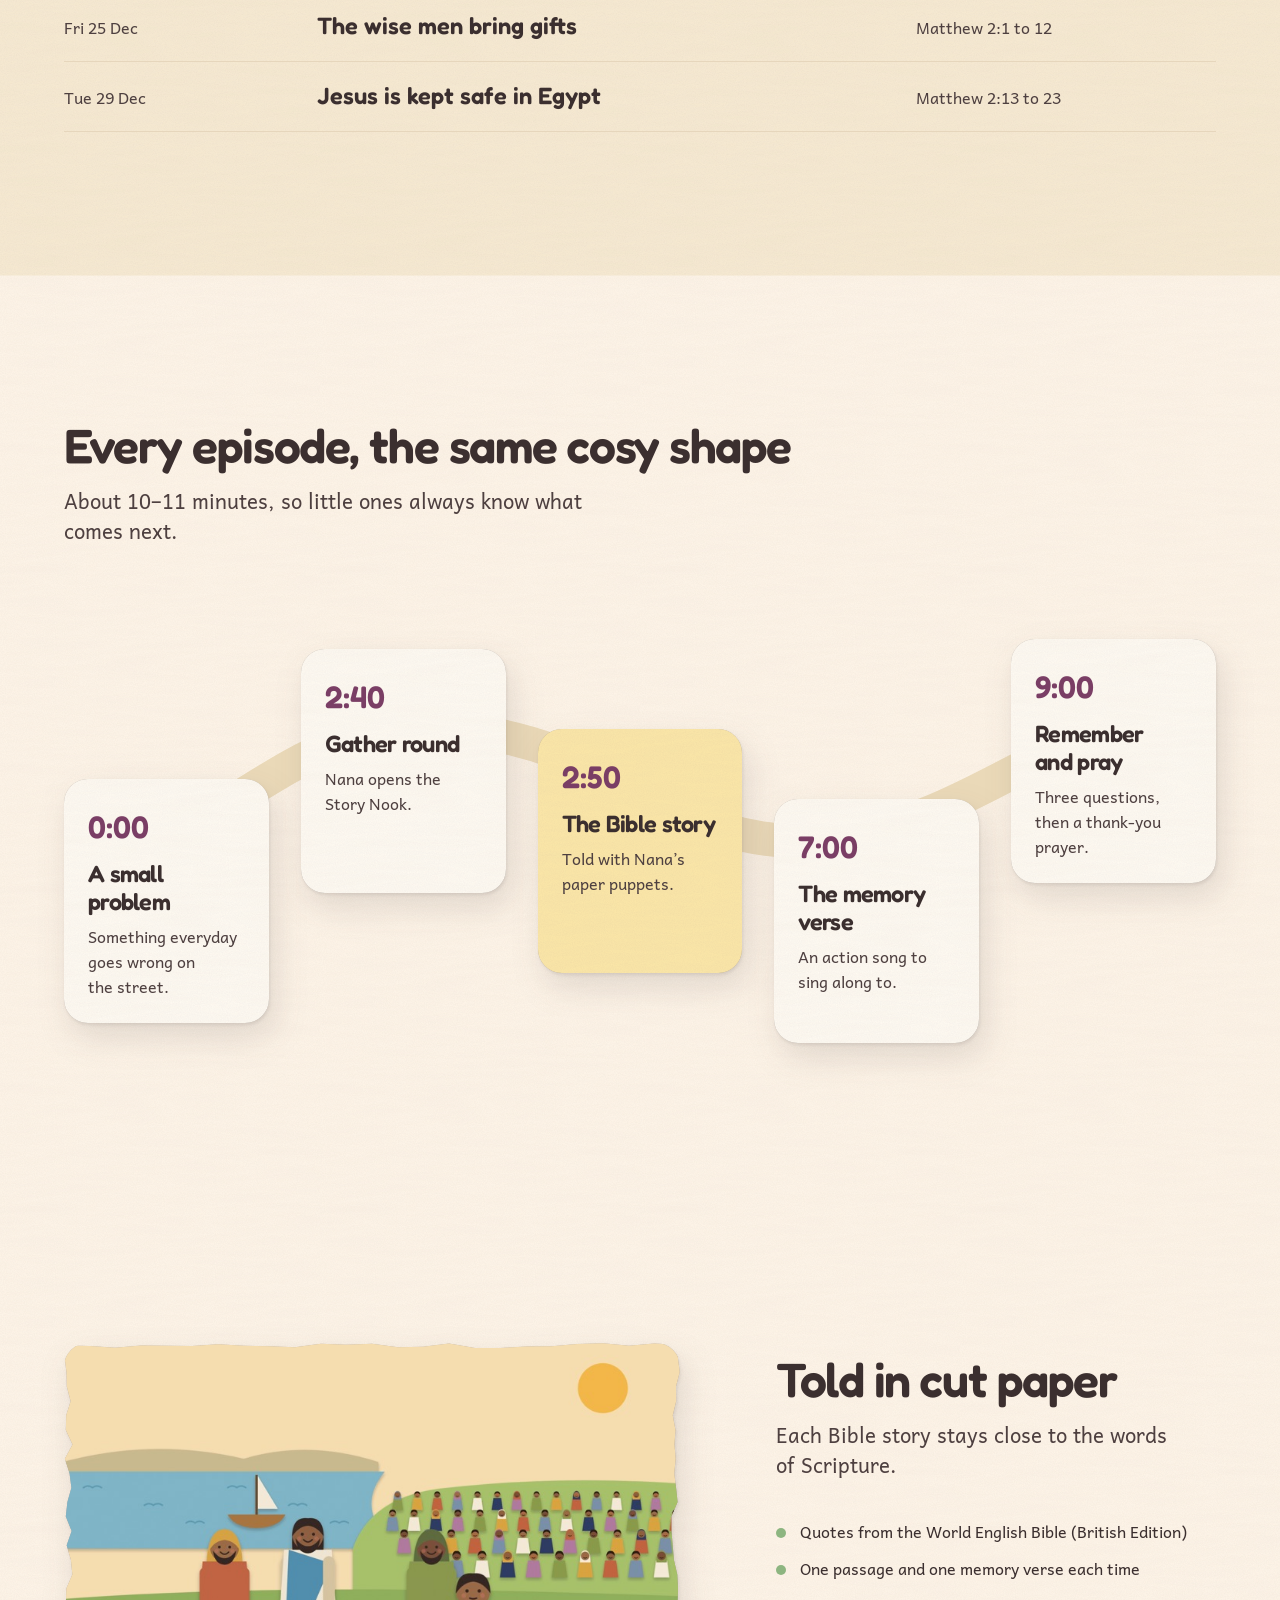
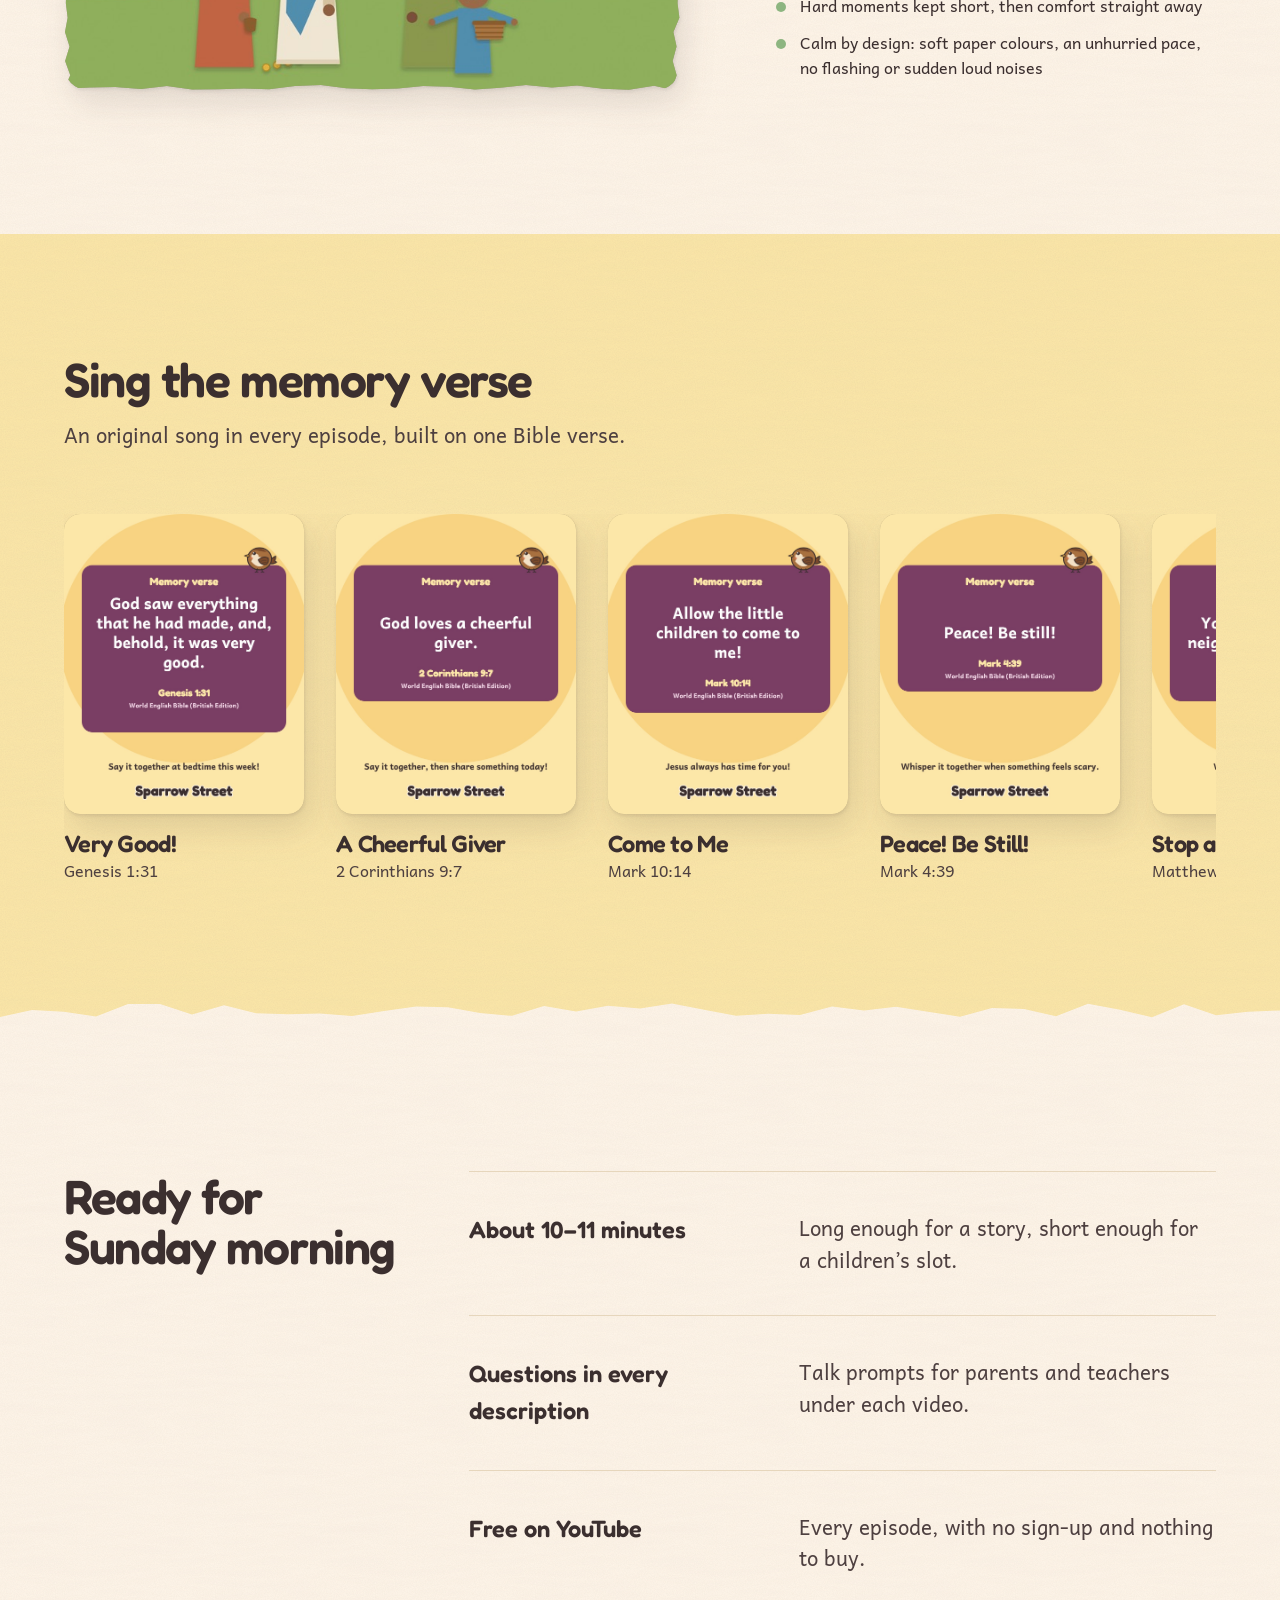
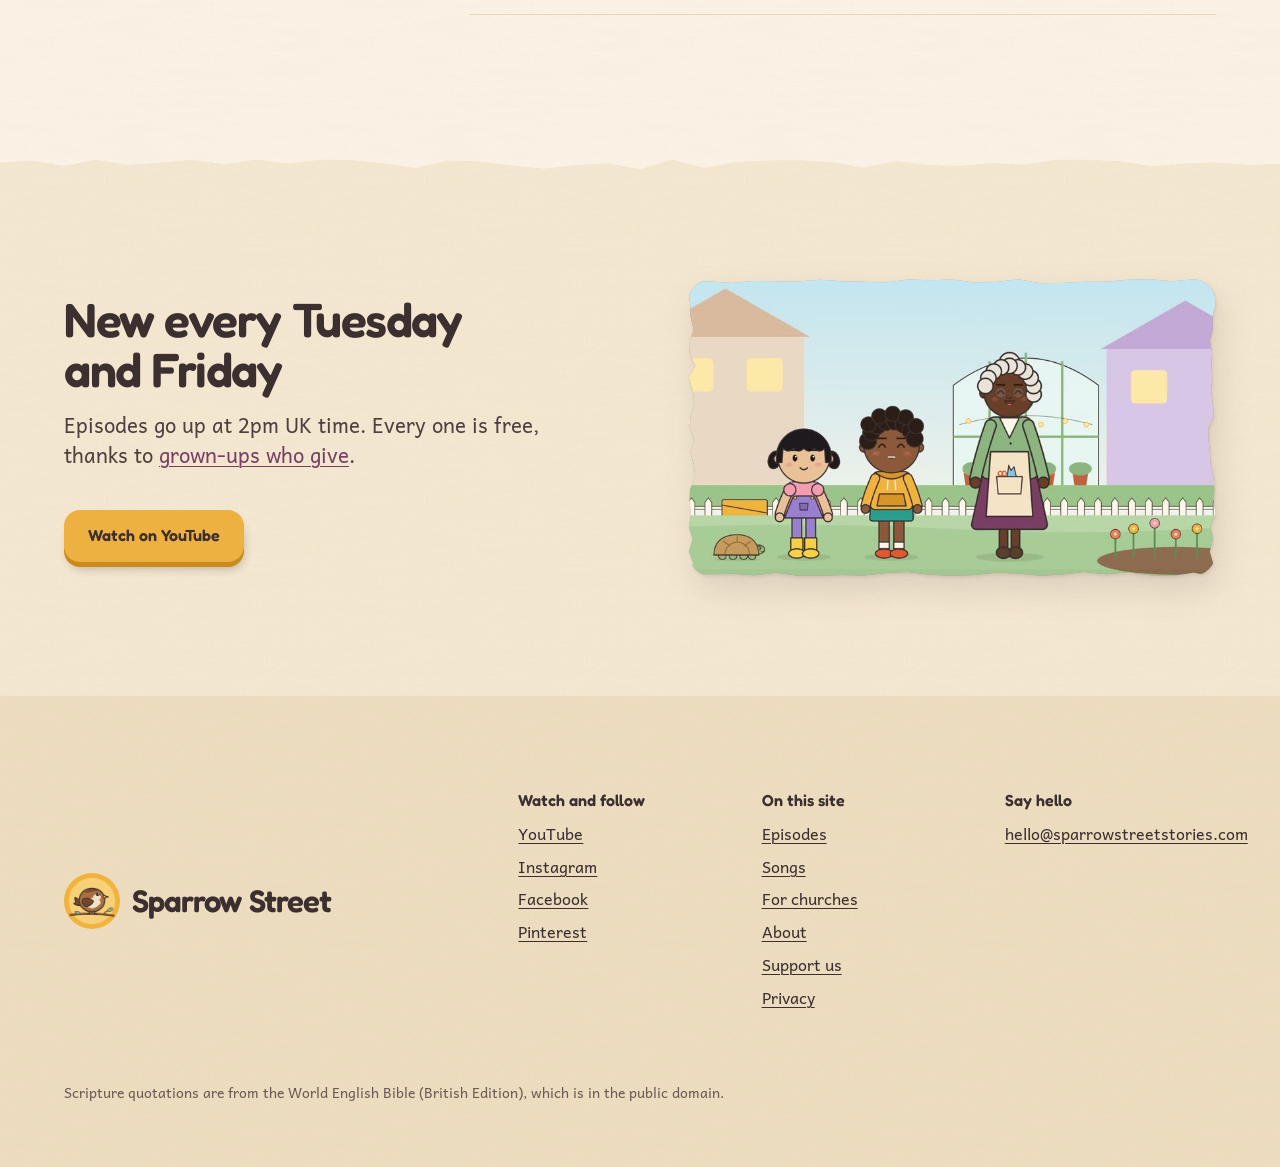
==== commit bb87ef37: "Add a Christmas on Sparrow Street notice, shown from 23 Nov until Boxing Day Both news notices now u" ====
--- a/docs/index.html
+++ b/docs/index.html
@@ -55,7 +55,13 @@
     </details>
   </div>
 </header>
-<aside class="notice" id="notice-2027" aria-label="News" hidden>
+<aside class="notice" id="notice-christmas" aria-label="News" data-notice-from="2026-11-23T00:00:00Z" data-notice-until="2026-12-26T00:00:00Z" hidden>
+  <div class="container notice__inner">
+    <p><strong>Christmas on Sparrow Street starts on 1 December.</strong> The whole Christmas story in Bible order, in eight new episodes, every Tuesday and Friday at 2pm UK time until Christmas Day.</p>
+    <a href="#season" data-switch-to="dec">See the Christmas episodes</a>
+  </div>
+</aside>
+<aside class="notice" id="notice-2027" aria-label="News" data-notice-from="2026-12-26T00:00:00Z" data-notice-until="2027-02-01T00:00:00Z" hidden>
   <div class="container notice__inner">
     <p><strong>Three new episodes a week in January.</strong> From 4 January 2027, a new Bible story every Monday, Wednesday and Friday at 2pm UK time.</p>
     <a href="#season">See the January episodes</a>
@@ -256,9 +262,16 @@
 
 <script>
   (() => {
-    const n = document.getElementById('notice-2027');
+    // Date-gated news notices: each shows from data-notice-from until data-notice-until
     const now = new Date();
-    if (n && now >= new Date('2026-12-26T00:00:00Z') && now < new Date('2027-02-01T00:00:00Z')) n.hidden = false;
+    document.querySelectorAll('[data-notice-from]').forEach((n) => {
+      if (now >= new Date(n.dataset.noticeFrom) && now < new Date(n.dataset.noticeUntil)) n.hidden = false;
+    });
+    // A notice link can open a tab in the season switch (e.g. the Christmas episodes)
+    document.querySelectorAll('[data-switch-to]').forEach((a) => a.addEventListener('click', () => {
+      const b = document.querySelector('[data-show="' + a.dataset.switchTo + '"]');
+      if (b) b.click();
+    }));
   })();
 </script>
 <script>
--- a/docs/site.css
+++ b/docs/site.css
@@ -257,17 +257,17 @@
 }
 
 
-/* Live episodes: the whole card opens the video on YouTube once it has gone live (live.js) */
-.eps li.is-live { position: relative; }
-.eps__watch { color: inherit; text-decoration: none; }
-.eps__watch::after { content: ""; position: absolute; inset: 0; border-radius: var(--radius-stock); }
-.eps__watch:focus-visible { outline: none; }
-.eps__watch:focus-visible::after { outline: 3px solid var(--color-focus); outline-offset: 4px; }
-.eps li.is-live:hover h3 { color: var(--color-accent-2); text-decoration: underline; text-decoration-thickness: 2px; text-underline-offset: 0.12em; }
-.eps li.is-live img { transition: transform 0.2s var(--ease-spring, ease-out); }
-.eps li.is-live:hover img { transform: translateY(-3px); }
-.eps__live { margin-top: var(--space-2xs); color: var(--color-accent-2); font-weight: 600; text-decoration: underline; text-underline-offset: 0.16em; }
+/* Live episodes: the picture opens the video on YouTube once it has gone live (live.js) */
+.eps__watch { position: relative; display: block; border-radius: var(--radius-stock); }
+.eps__watch img { display: block; transition: transform 0.2s var(--ease-spring, ease-out); }
+.eps__watch:hover img { transform: translateY(-3px); }
+.eps__watch:focus-visible { outline: 3px solid var(--color-focus); outline-offset: 4px; }
+.eps__play { position: absolute; right: var(--space-sm); bottom: var(--space-sm); width: 2.75rem; height: 2.75rem; border-radius: 50%; background: var(--color-accent); box-shadow: 0 3px 0 0 var(--color-accent-deep); transition: transform 0.2s var(--ease-spring, ease-out); }
+.eps__play::before { content: ""; position: absolute; left: 55%; top: 50%; transform: translate(-50%, -50%); border-style: solid; border-width: 0.5rem 0 0.5rem 0.8rem; border-color: transparent transparent transparent var(--color-accent-ink); }
+.eps__watch:hover .eps__play { transform: scale(1.08); }
+.eps li:first-child .eps__play { right: var(--space-md); bottom: var(--space-md); width: 3.75rem; height: 3.75rem; }
+.eps li:first-child .eps__play::before { border-width: 0.7rem 0 0.7rem 1.1rem; }
 .index th a { color: inherit; text-decoration: underline; text-decoration-color: var(--color-accent-2); text-underline-offset: 0.16em; }
 .index th a:hover { color: var(--color-accent-2); }
 .index th a:focus-visible { outline: 3px solid var(--color-focus); outline-offset: 2px; }
-@media (prefers-reduced-motion: reduce) { .eps li.is-live img { transition: none; } .eps li.is-live:hover img { transform: none; } }
+@media (prefers-reduced-motion: reduce) { .eps__watch img, .eps__play { transition: none; } .eps__watch:hover img, .eps__watch:hover .eps__play { transform: none; } }
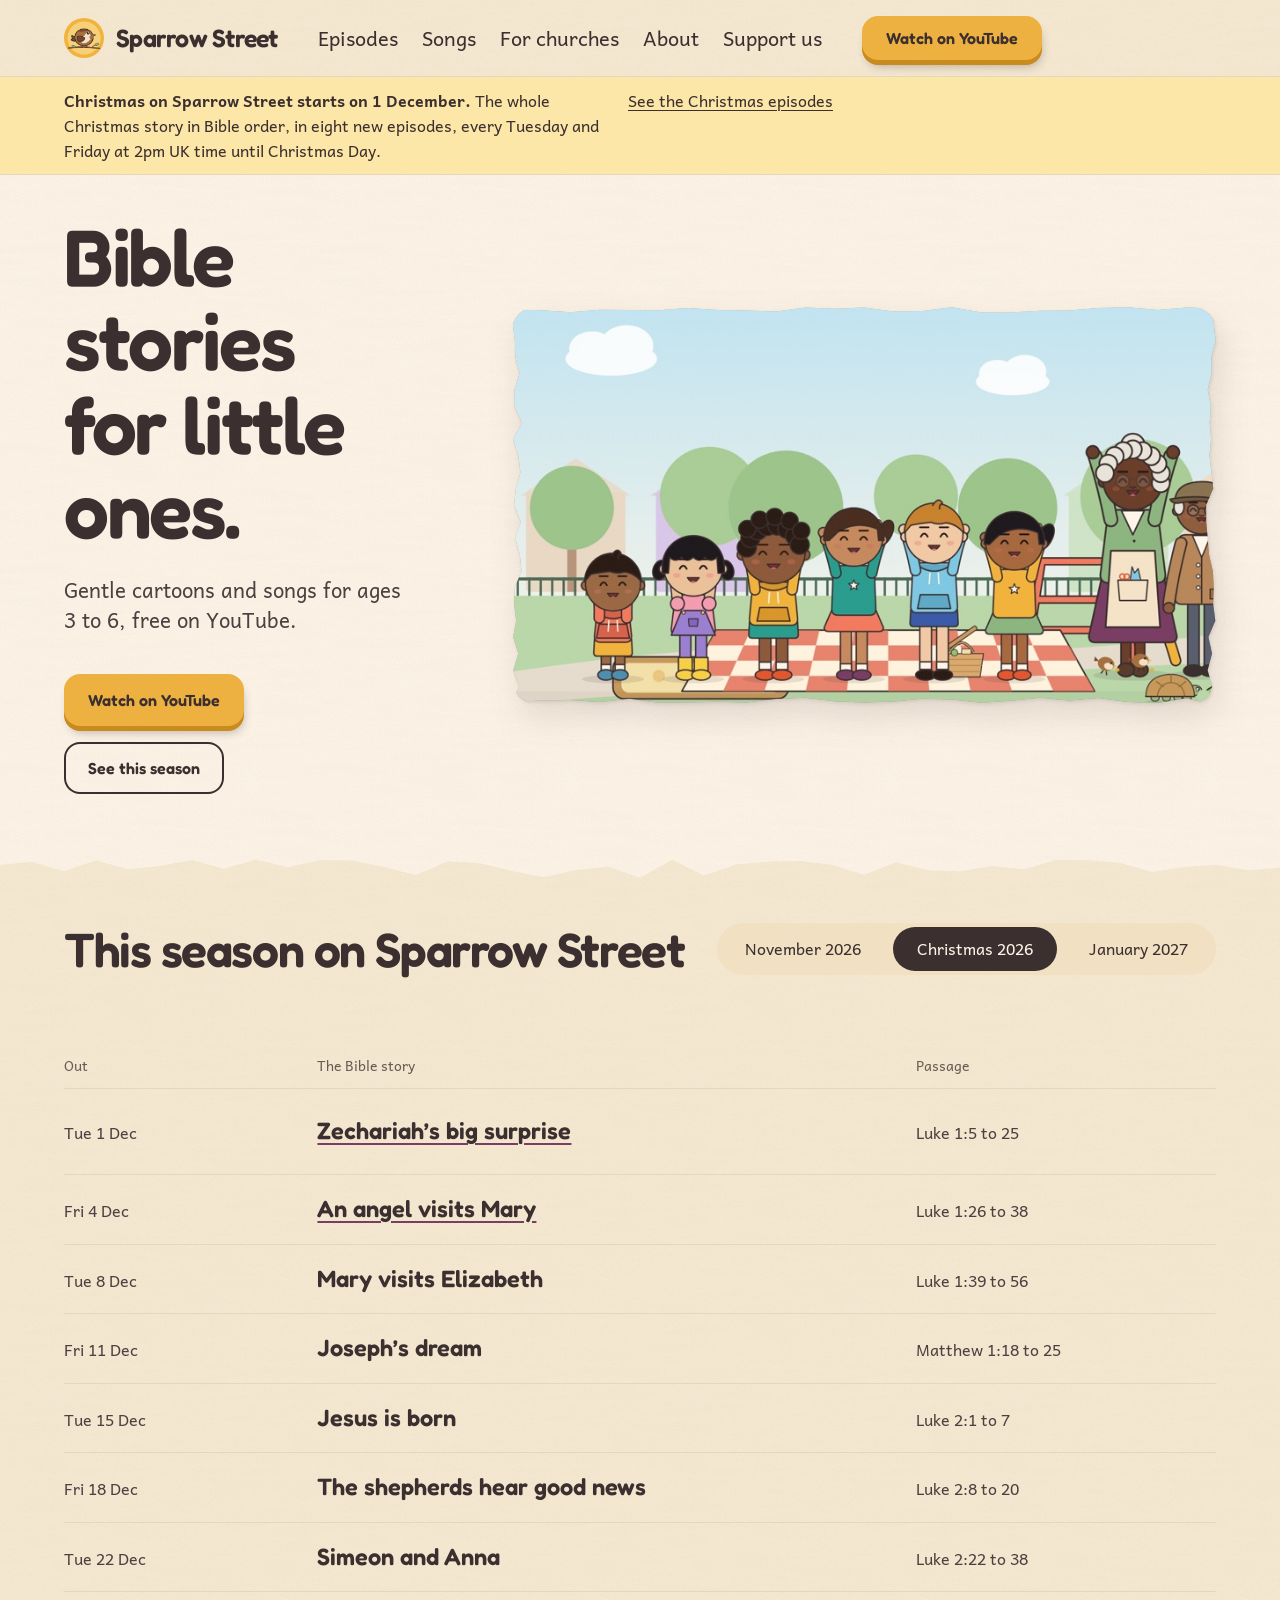
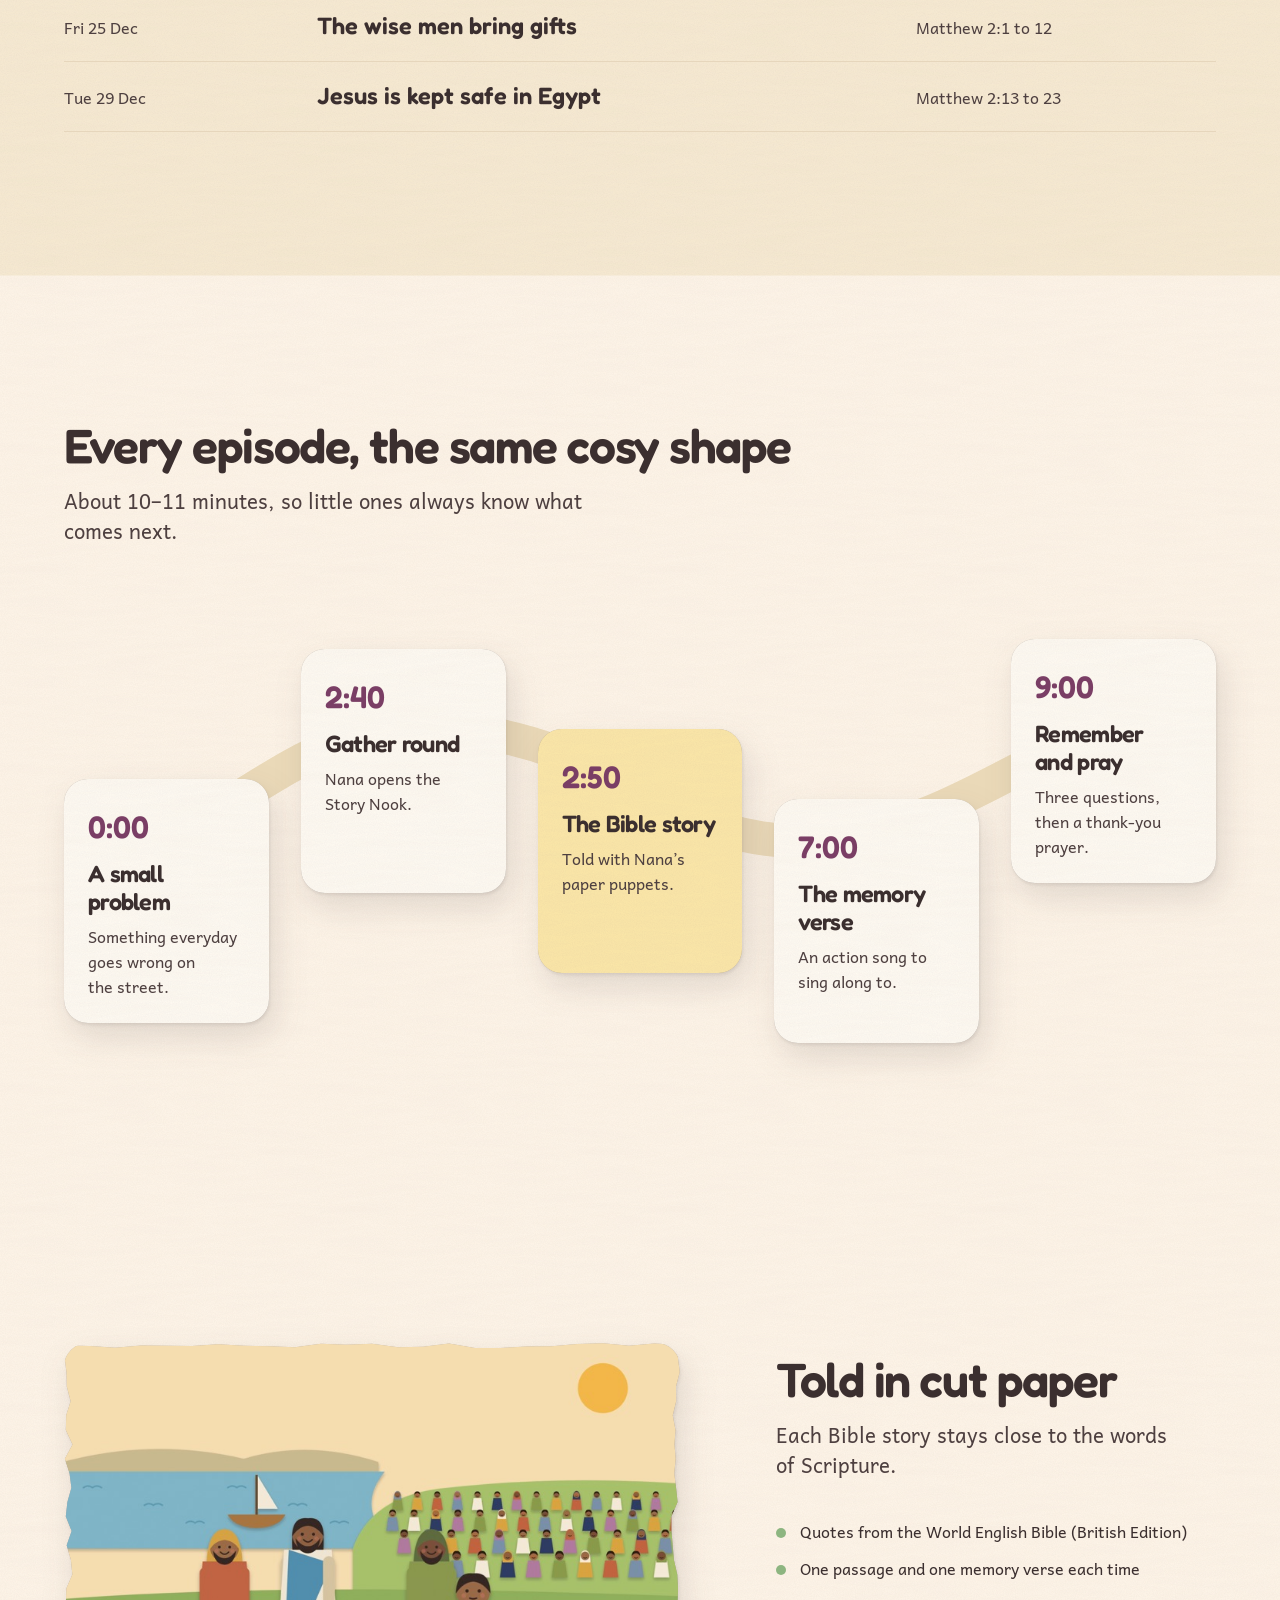
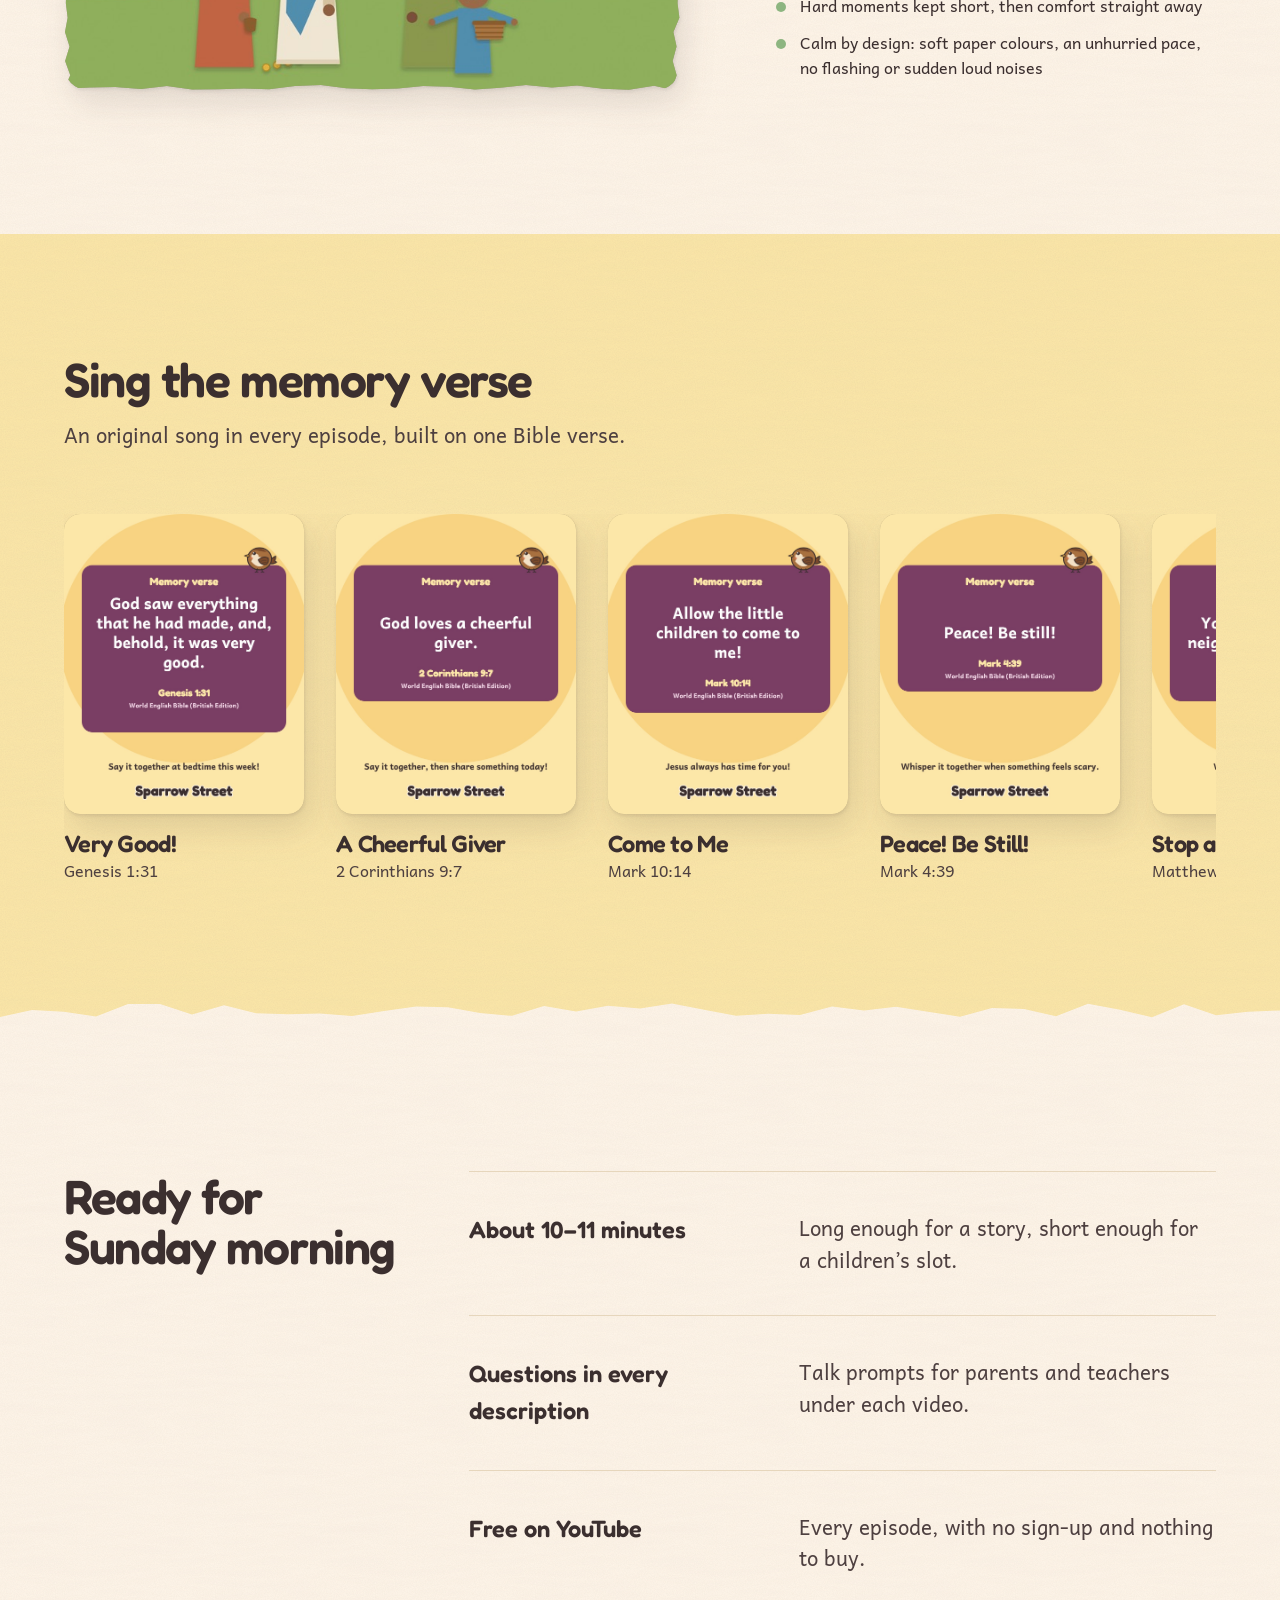
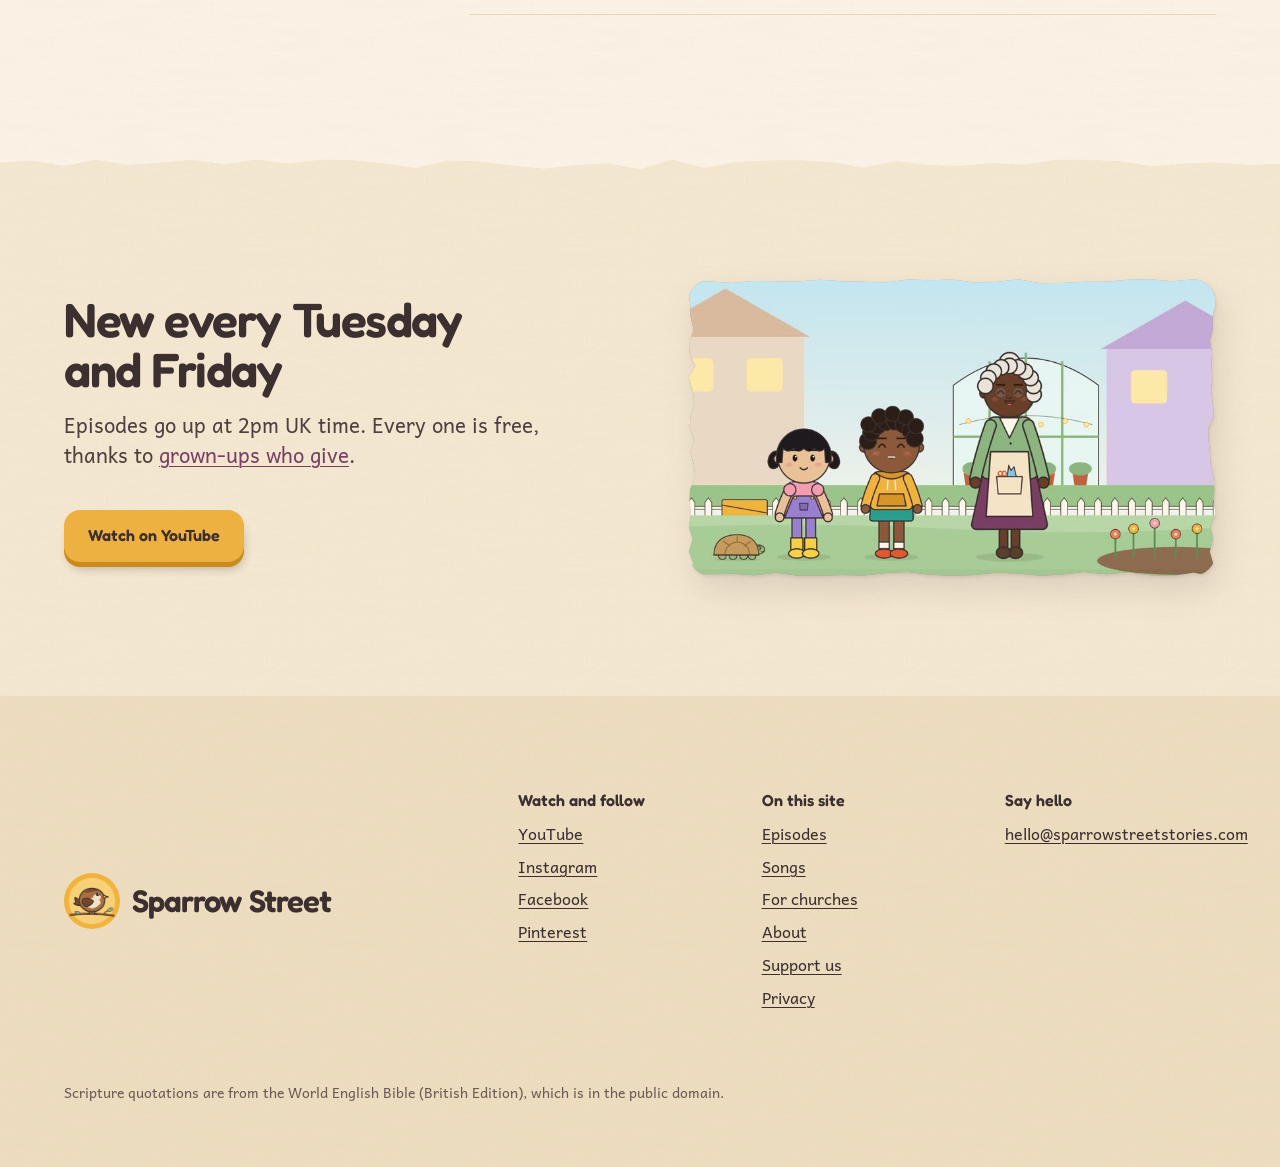
==== commit e3a8bb1e: "Stop the home page headline splitting "ones" on laptop-size screens The hero headline now scales wit" ====
--- a/docs/index.html
+++ b/docs/index.html
@@ -7,7 +7,7 @@
 <meta name="description" content="Gentle animated Bible stories and memory-verse songs for children aged 3 to 6. Christian cartoons for preschoolers, new every Tuesday and Friday, free on YouTube.">
 <meta name="theme-color" content="#FFF6E9">
 <link rel="icon" href="media/profile.png">
-<link rel="stylesheet" href="site.css">
+<link rel="stylesheet" href="site.css?v=20261114b">
 <!-- seo -->
 <meta name="p:domain_verify" content="d796cf2fb5b73b582912a2c143bada3b">
 <meta name="google-site-verification" content="q0i8qQEbG1Is1xK2geX1io2PnjkO1TPNW3dHAat-qvA">
@@ -72,7 +72,7 @@
   <section class="hero" aria-labelledby="hero-head">
     <div class="container hero__grid">
       <div class="hero__text">
-        <h1 id="hero-head">Bible stories for little&nbsp;ones.</h1>
+        <h1 id="hero-head">Bible stories for little ones.</h1>
         <p class="lead">Gentle cartoons and songs for ages 3 to 6, free on YouTube.</p>
         <div class="actions">
           <a class="btn btn--primary" href="https://www.youtube.com/@SparrowStreetStories">Watch on YouTube</a>
--- a/docs/site.css
+++ b/docs/site.css
@@ -271,3 +271,8 @@
 .index th a:hover { color: var(--color-accent-2); }
 .index th a:focus-visible { outline: 3px solid var(--color-focus); outline-offset: 2px; }
 @media (prefers-reduced-motion: reduce) { .eps__watch img, .eps__play { transition: none; } .eps__watch:hover img, .eps__watch:hover .eps__play { transform: none; } }
+
+/* The hero headline scales with its own column, so "little ones." never breaks inside a word on mid-size screens */
+.hero__text { container-type: inline-size; }
+.hero h1 { font-size: min(var(--text-display), 24cqi); }
+.hero--page h1 { font-size: min(var(--text-display), 21cqi); }
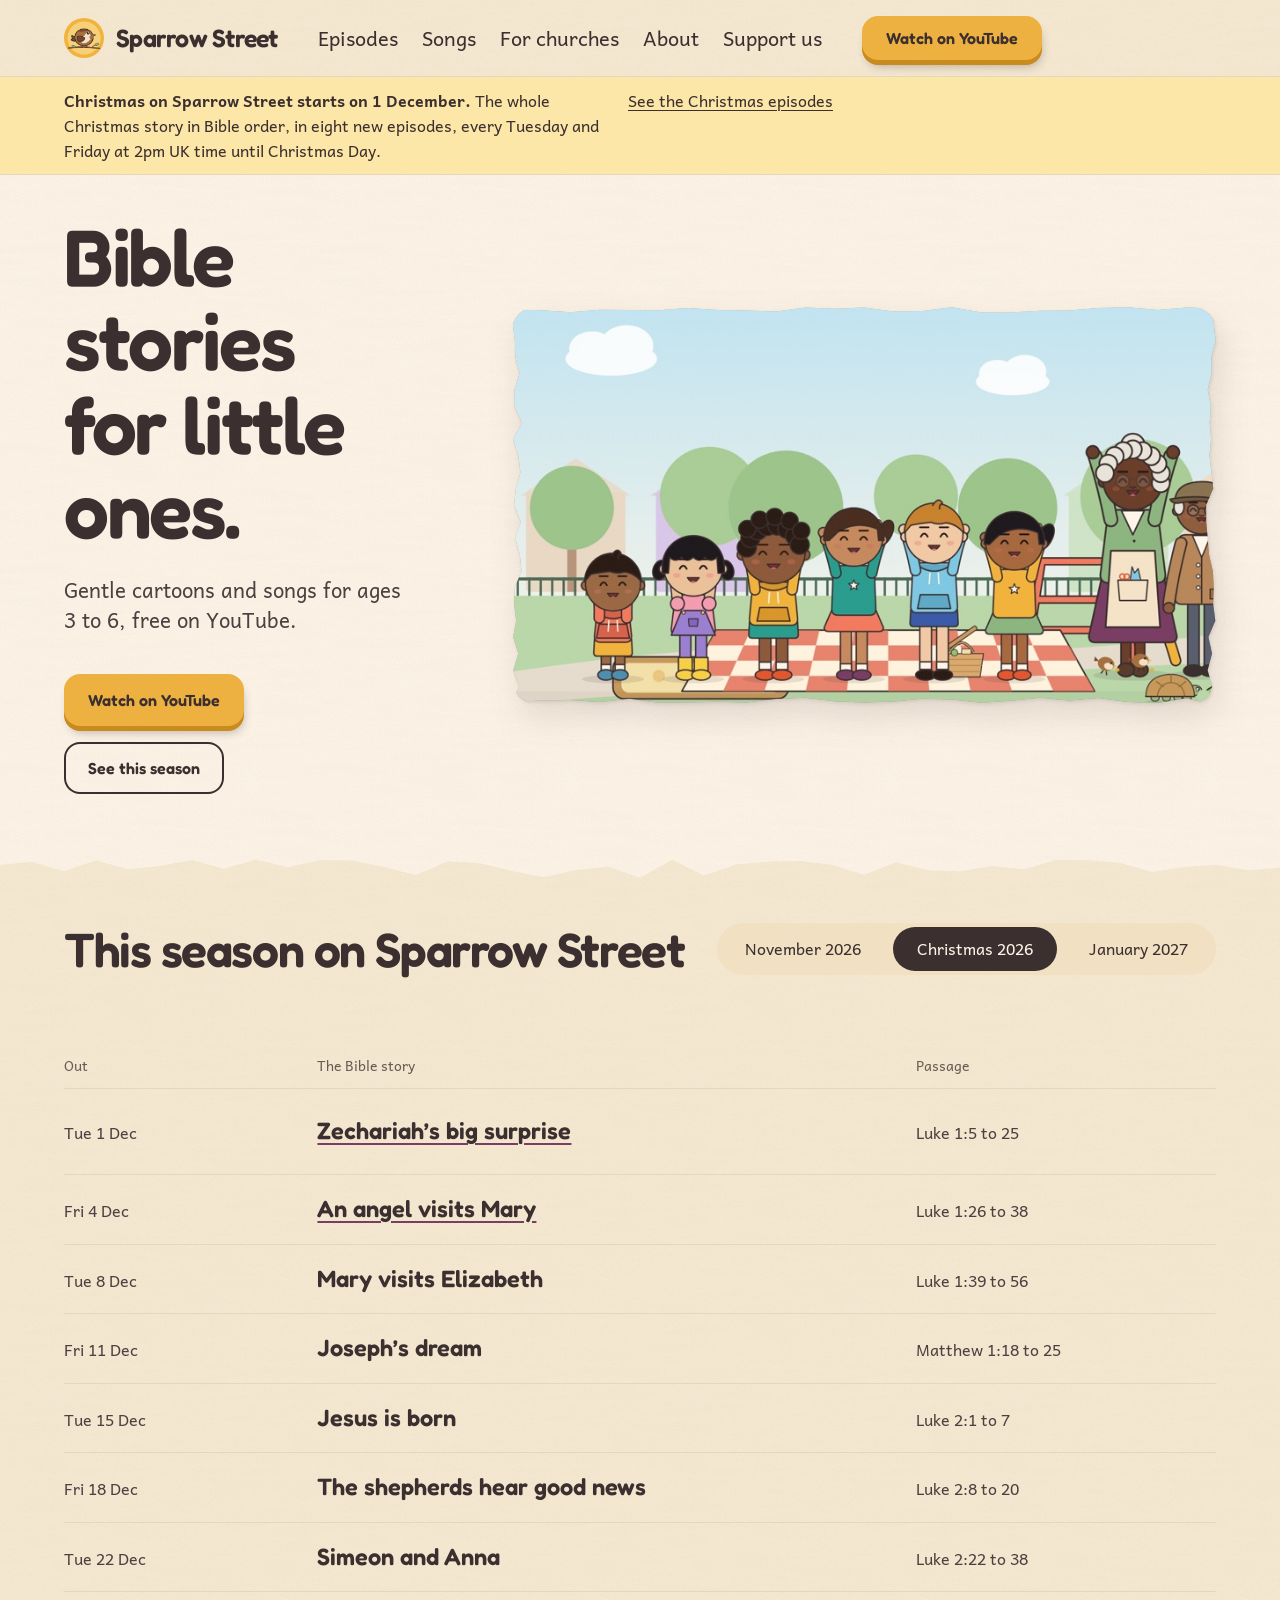
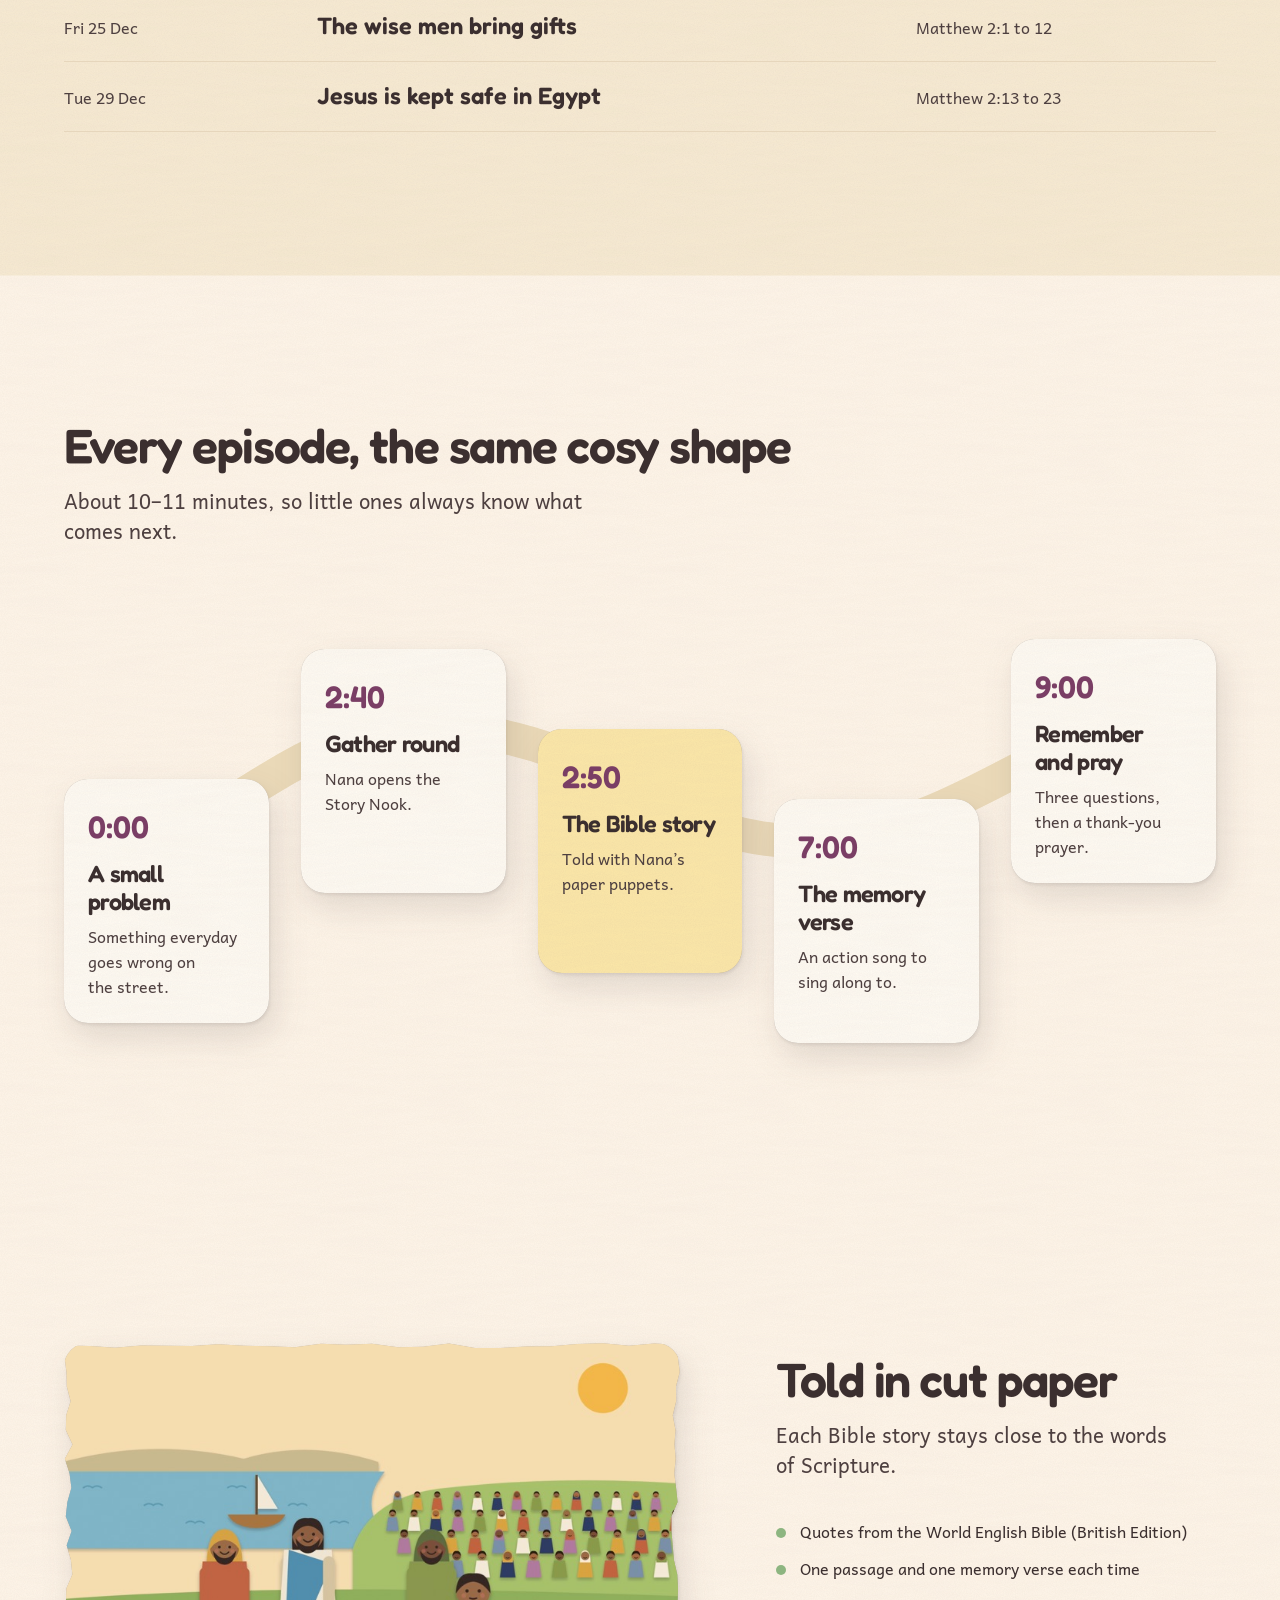
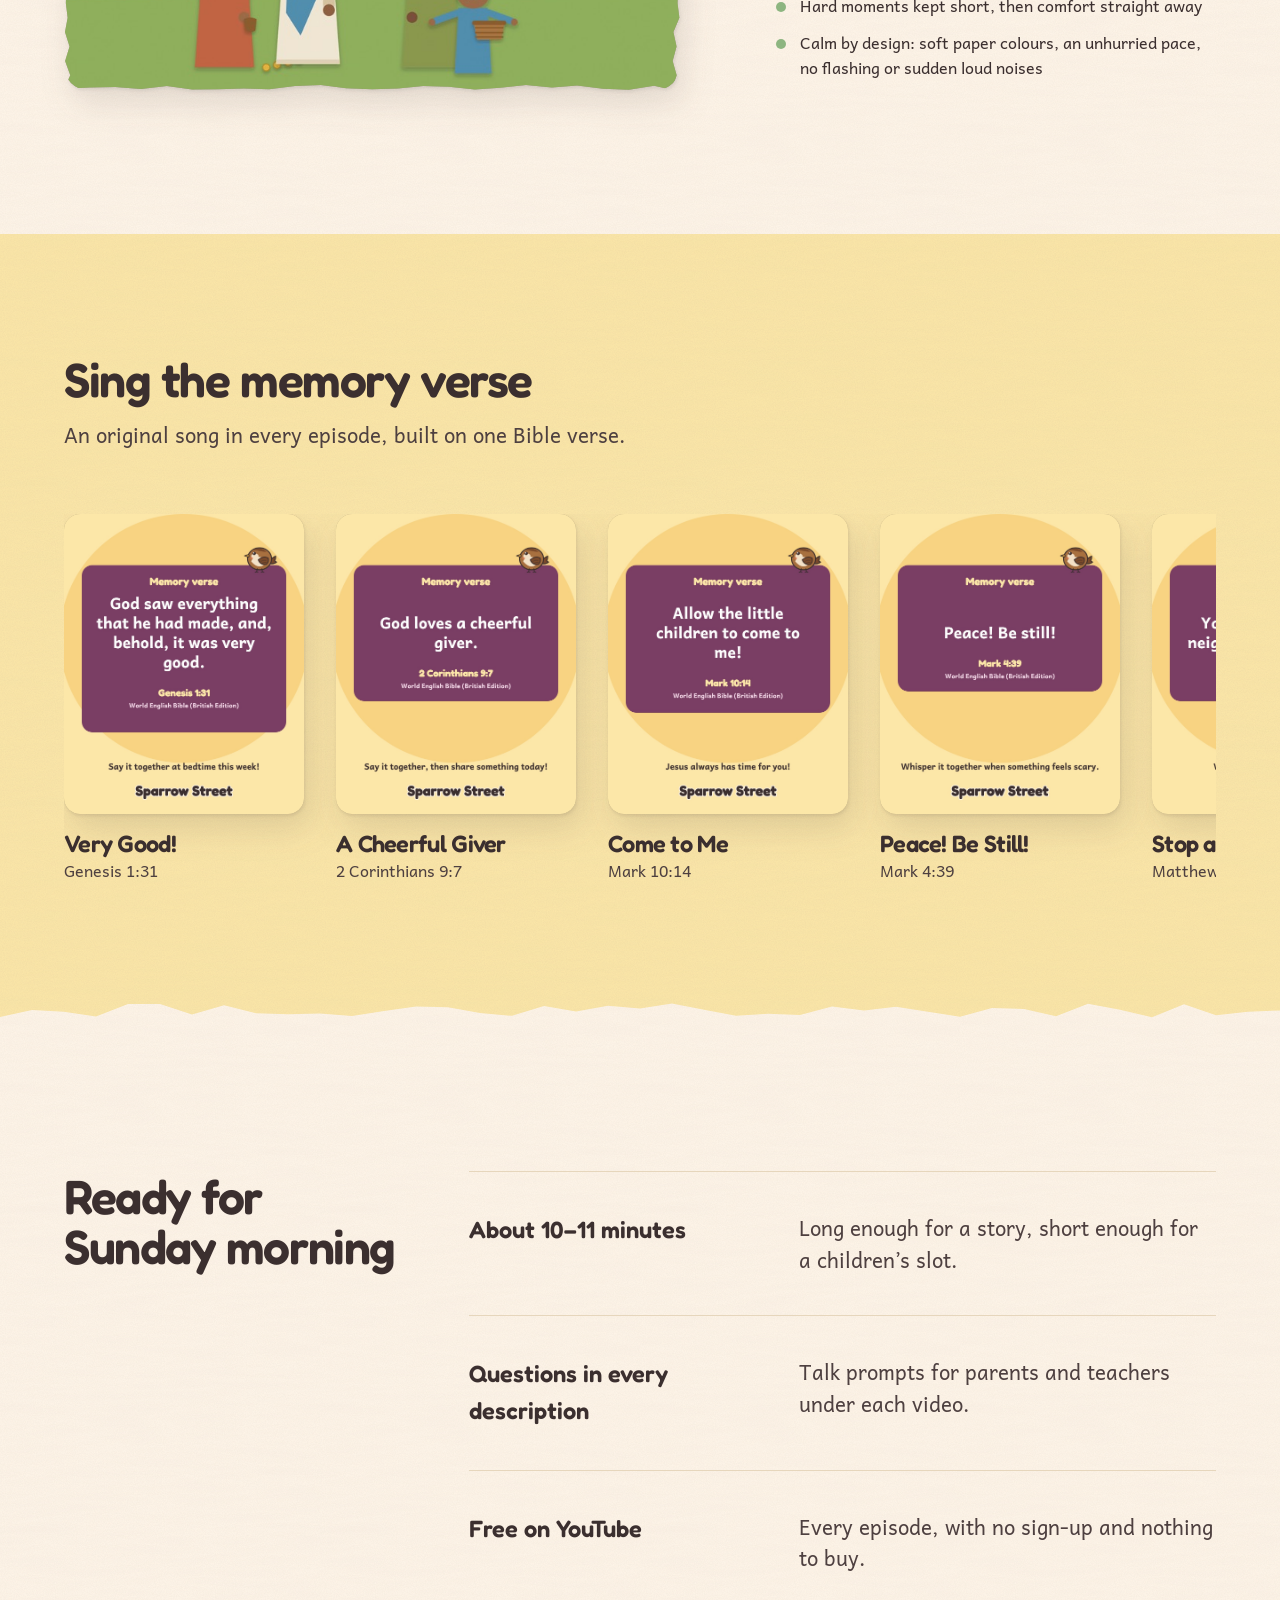
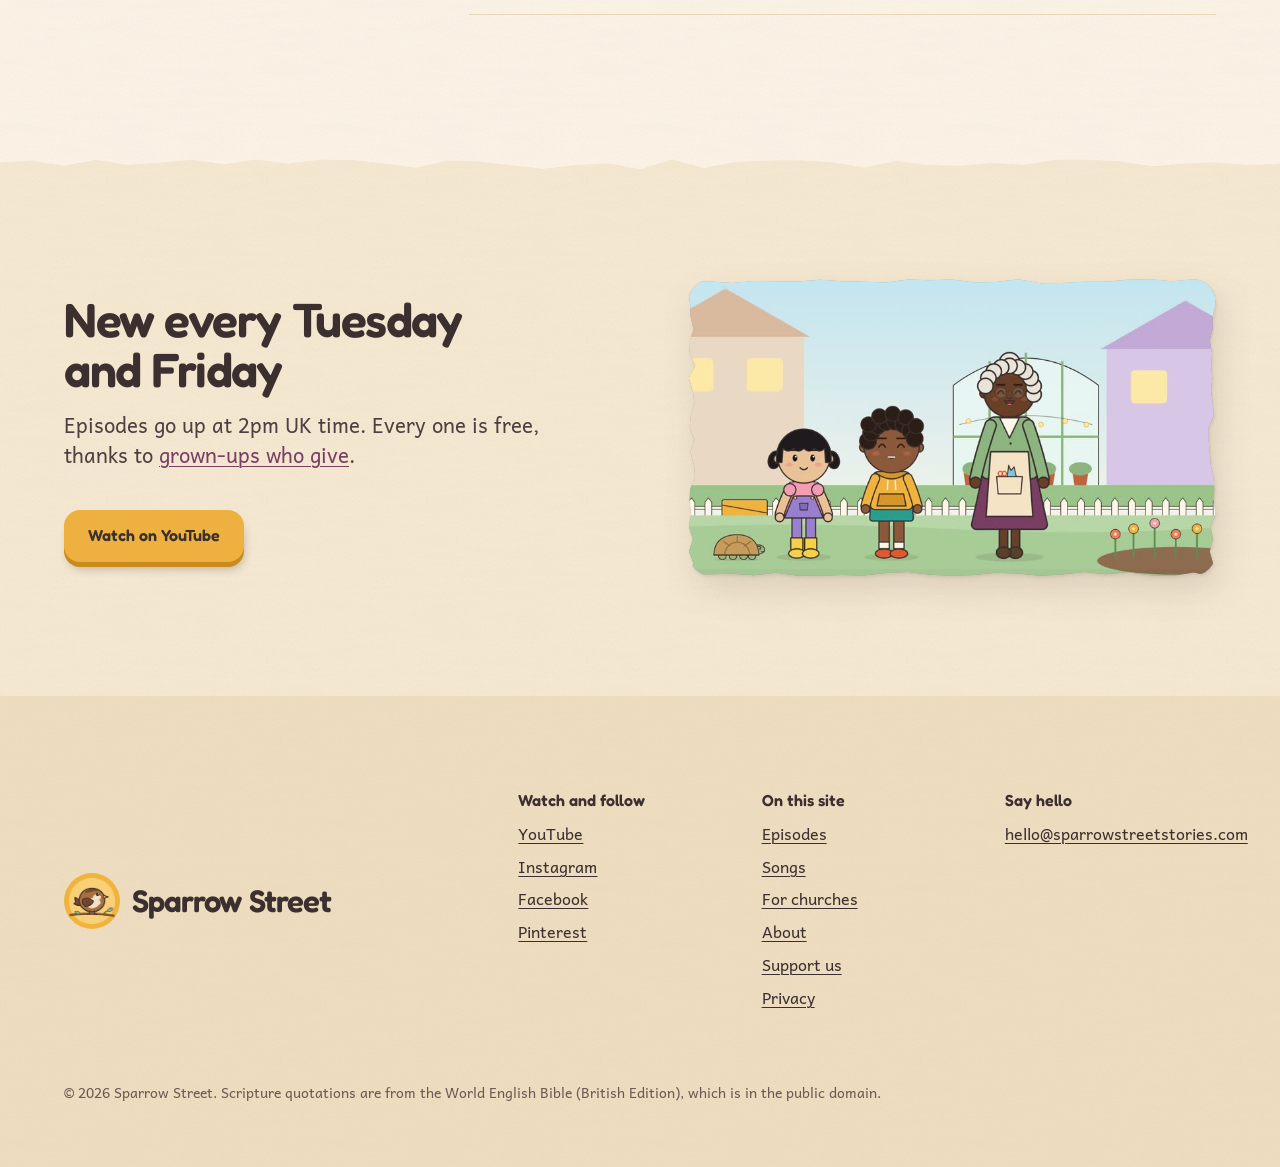
==== commit 76b5470f: "Add © 2026 Sparrow Street to every page footer Co-Authored-By: Claude Opus 5.5 <noreply@anthropic.co" ====
--- a/docs/index.html
+++ b/docs/index.html
@@ -256,7 +256,7 @@
       <h2 class="footer__head">Say hello</h2>
       <p><a href="mailto:hello@sparrowstreetstories.com">hello@sparrowstreetstories.com</a></p>
     </div>
-    <p class="footer__legal">Scripture quotations are from the World English Bible (British Edition), which is in the public domain.</p>
+    <p class="footer__legal">© 2026 Sparrow Street. Scripture quotations are from the World English Bible (British Edition), which is in the public domain.</p>
   </div>
 </footer>
 
